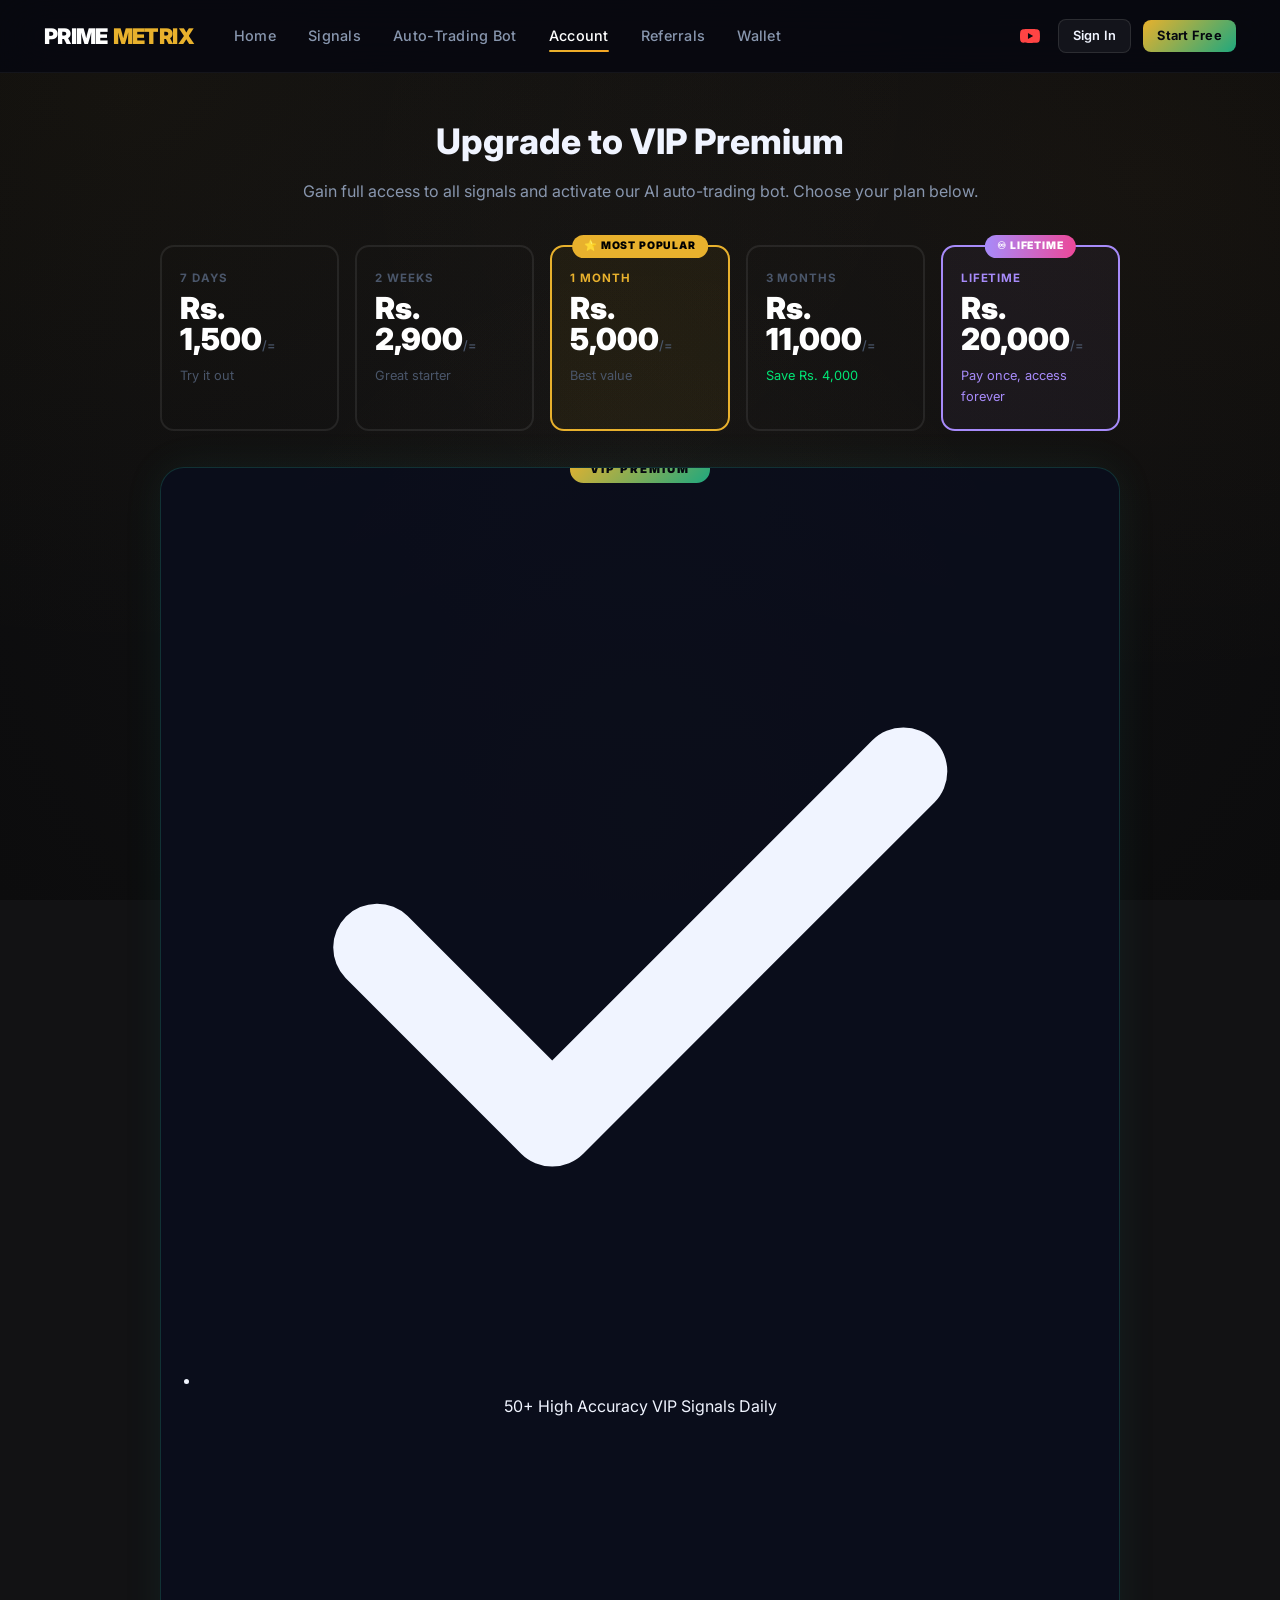
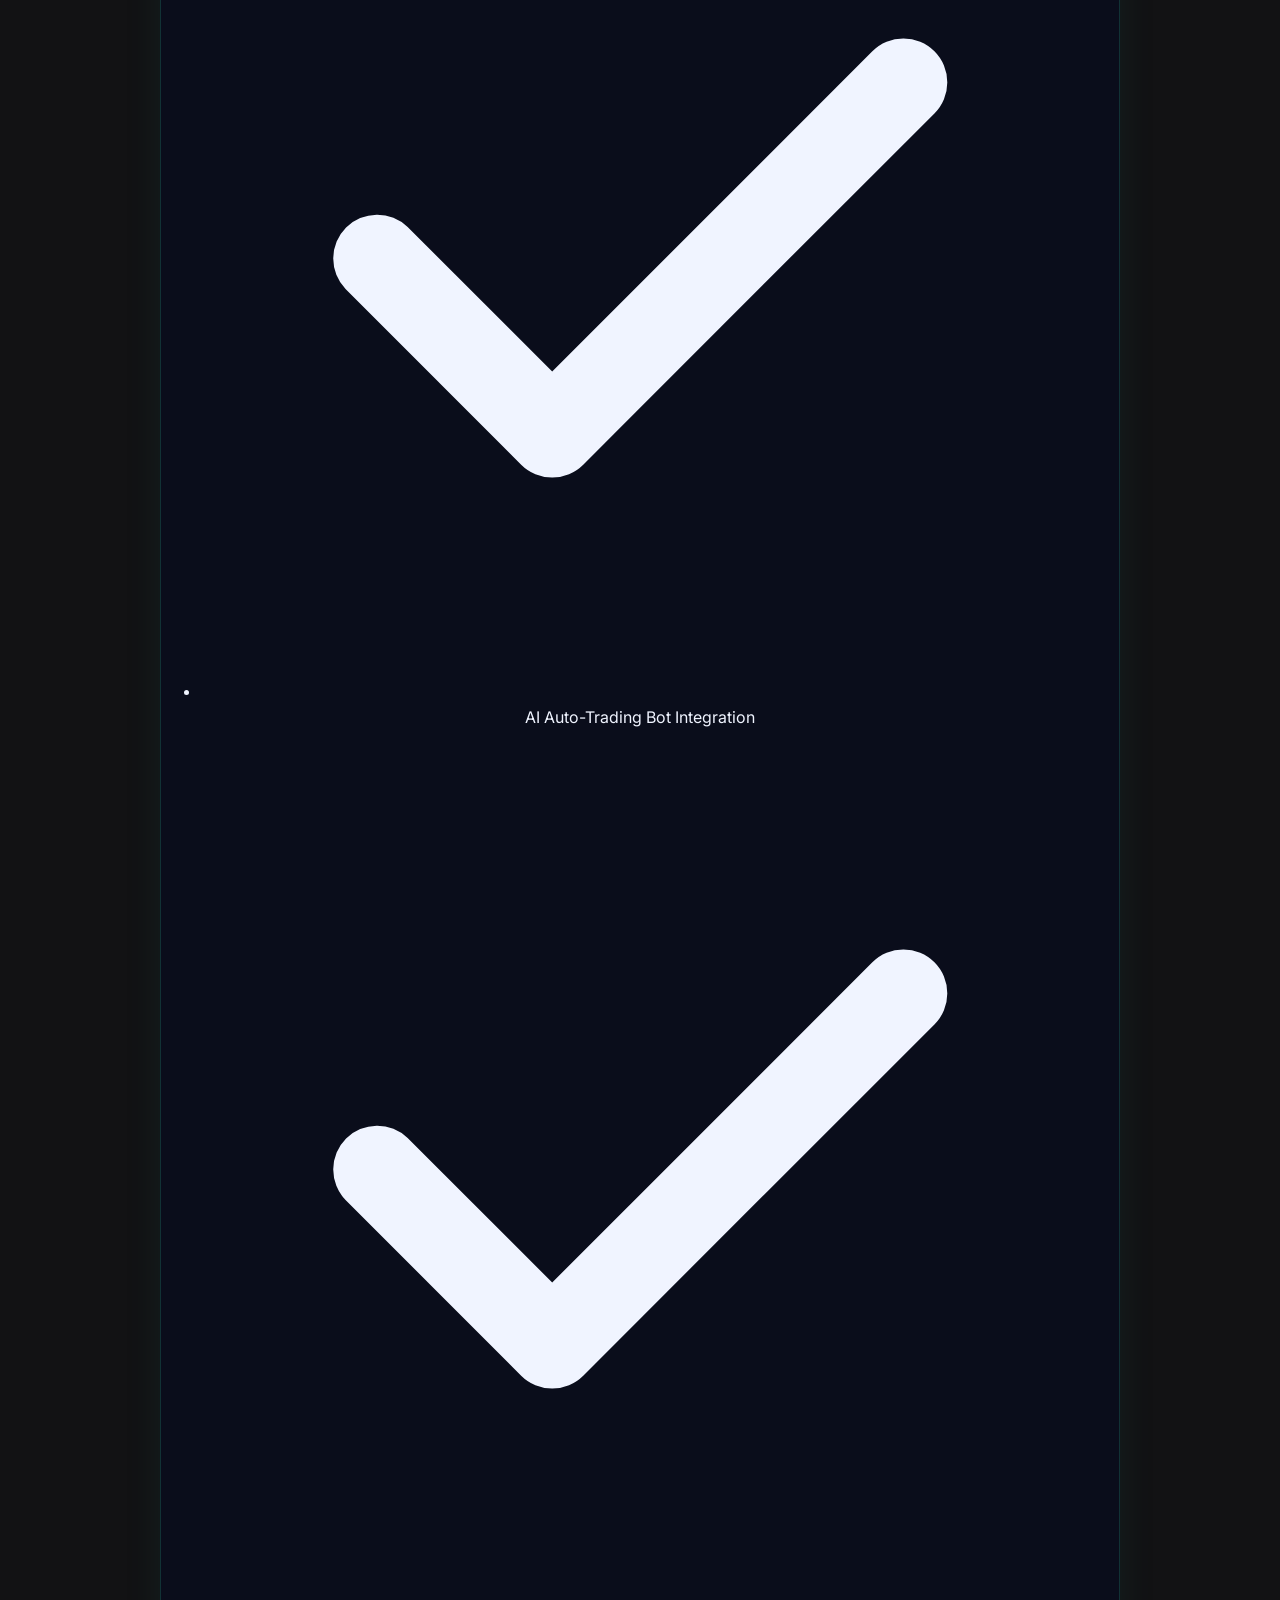
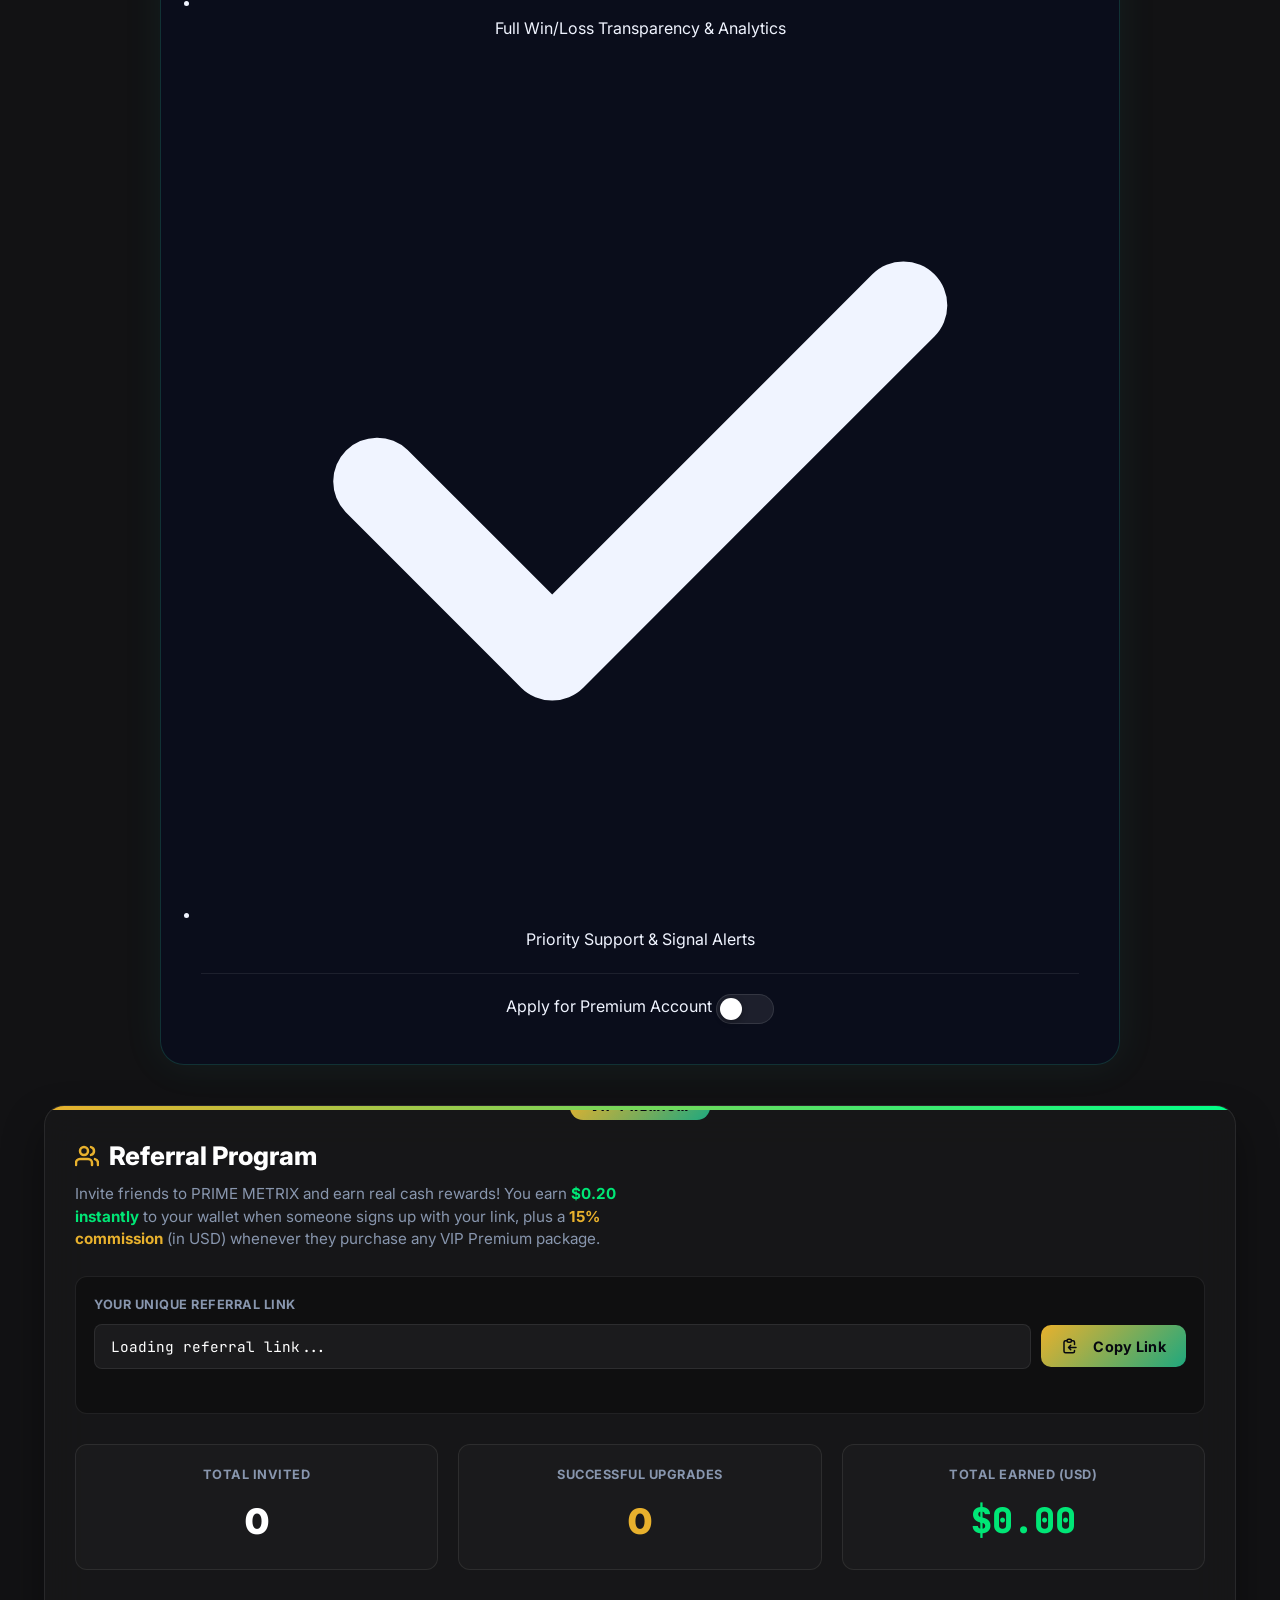
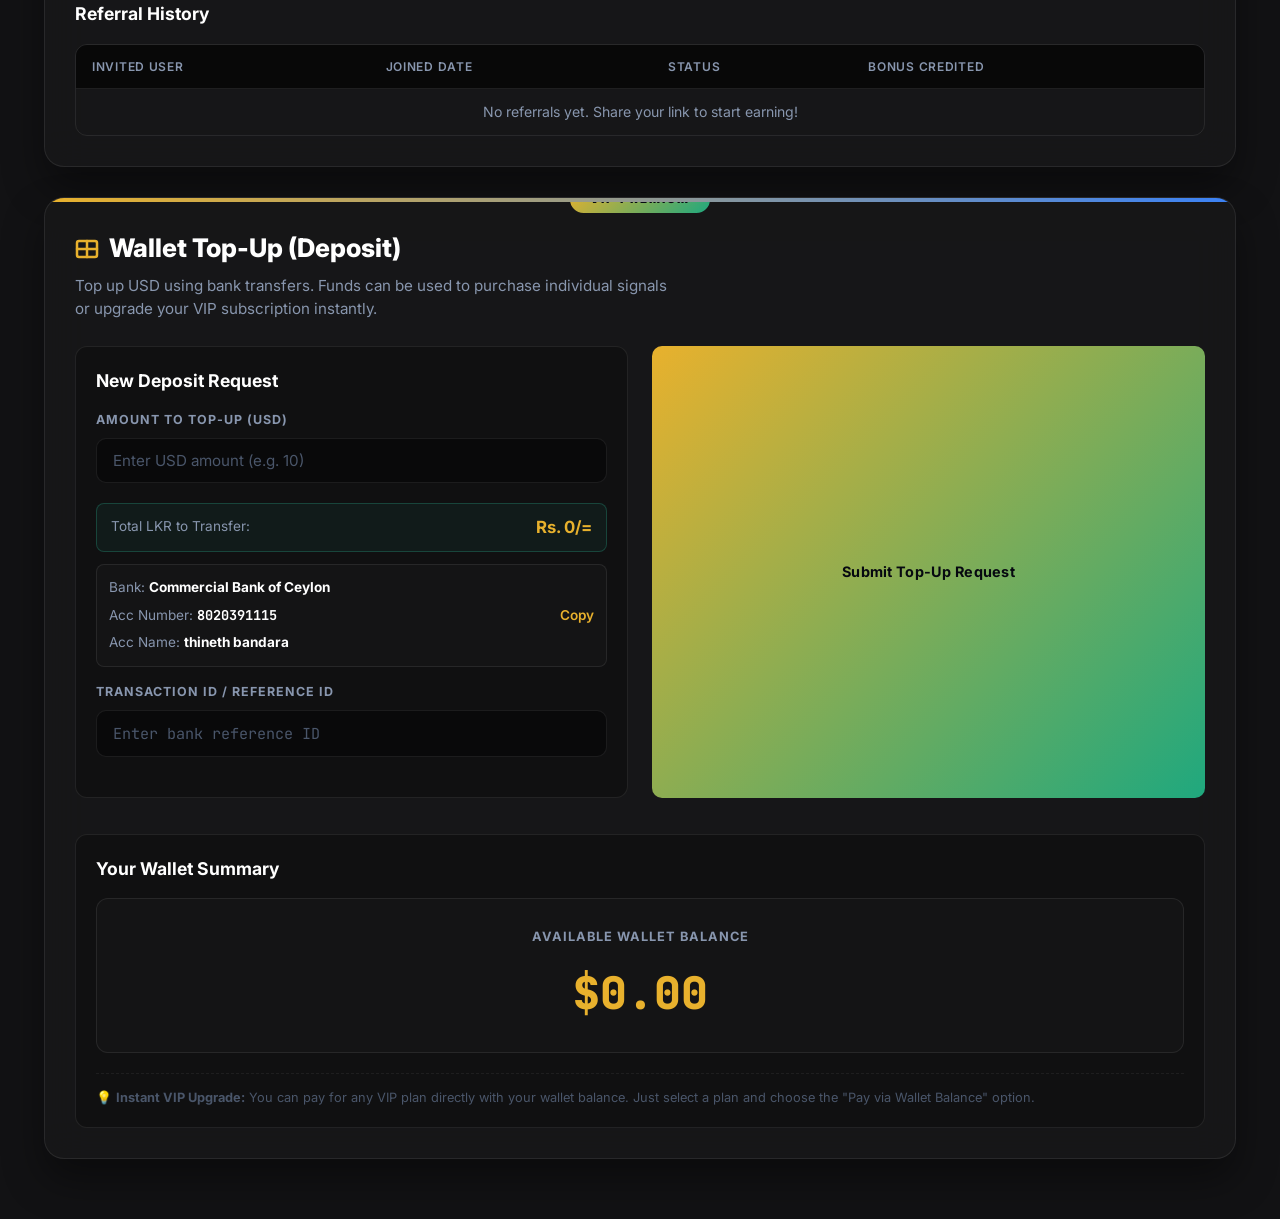
==== account.html @ 5677b953 "Rebrand to PRIME METRIX Trading, remove slip upload UI/logic, create missing script entrypoints, and" ====
<!DOCTYPE html>
<html lang="en">
<head>
  <meta charset="UTF-8" />
  <meta name="viewport" content="width=device-width, initial-scale=1.0" />
  <title>PRIME METRIX Trading | Account &amp; VIP Upgrade</title>
  <meta name="description" content="Upgrade to VIP Premium, manage your wallet, referrals, and subscription plan on PRIME METRIX Trading.">
  <link rel="icon" type="image/x-icon" href="favicon.ico">
  <link rel="stylesheet" href="css/style.css?v=5" />
  <script>
    document.addEventListener("contextmenu", (e) => e.preventDefault());
    document.addEventListener("keydown", (e) => {
      if (
        e.key === "F12" ||
        (e.ctrlKey && e.key.toLowerCase() === "u") ||
        (e.ctrlKey && e.shiftKey && ["i","c","j"].includes(e.key.toLowerCase())) ||
        (e.ctrlKey && e.key.toLowerCase() === "s")
      ) { e.preventDefault(); return false; }
    });
  </script>
</head>
<body>

  <!-- Global Loader -->
  <div id="global-loader" class="loader-overlay hidden">
    <div class="spinner"></div>
    <p>Loading...</p>
  </div>

  <!-- Slip Image Modal -->
  <div id="slip-modal" class="loader-overlay hidden" onclick="closeSlipModal()" style="cursor: zoom-out;">
    <img id="slip-modal-img" src="" alt="Payment Slip"
      style="max-width: 90vw; max-height: 85vh; border-radius: 12px; box-shadow: 0 0 40px rgba(0,0,0,0.8); object-fit: contain;" />
  </div>

  <!-- Header -->
  <header class="header">
    <div class="container nav-wrapper">
      <a href="home.html" class="logo">
        <span class="logo-txt-white">PRIME</span>
        <span class="logo-txt-primary">METRIX</span>
      </a>

      <button class="menu-toggle" id="mobile-menu-toggle" aria-label="Toggle Menu">
        <span class="hamburger-bar"></span>
        <span class="hamburger-bar"></span>
        <span class="hamburger-bar"></span>
      </button>

      <div class="nav-menu-container" id="nav-menu-container">
        <nav>
          <ul class="nav-links">
            <li><a href="home.html">Home</a></li>
            <li class="auth-link"><a href="signals.html">Signals</a></li>
            <li class="auth-link"><a href="bot.html">Auto-Trading Bot</a></li>
            <li class="auth-link"><a href="account.html" class="active">Account</a></li>
            <li class="auth-link"><a href="referrals.html">Referrals</a></li>
            <li class="auth-link"><a href="topup.html">Wallet</a></li>
            <li class="auth-link hidden" id="nav-admin-link"><a href="admin.html" class="text-yellow">Admin Panel</a></li>
          </ul>
        </nav>
        <div class="nav-actions">
          <a href="https://www.youtube.com/@PrimeMetrixTrading" target="_blank" rel="noopener" class="nav-yt-link" title="Watch PRIME METRIX Trading on YouTube">
            <svg width="20" height="20" fill="currentColor" viewBox="0 0 24 24"><path d="M23.498 6.163a3.003 3.003 0 0 0-2.11-2.11C19.517 3.545 12 3.545 12 3.545s-7.516 0-9.387.507a3.003 3.003 0 0 0-2.11 2.11C0 8.033 0 12 0 12s0 3.967.502 5.837a3.003 3.003 0 0 0 2.11 2.11c1.871.507 9.388.507 9.388.507s7.518 0 9.388-.507a3.003 3.003 0 0 0 2.11-2.11C24 15.967 24 12 24 12s0-3.967-.502-5.837zM9.545 15.568V8.432L15.818 12l-6.273 3.568z"/></svg>
          </a>
          <a href="auth.html" class="btn btn-secondary btn-sm guest-link" id="nav-login-btn">Sign In</a>
          <a href="auth.html" class="btn btn-primary btn-sm guest-link" id="nav-signup-btn">Start Free</a>
          <div id="nav-profile" class="profile-nav-box hidden">
            <span id="nav-wallet-balance" class="plan-badge" style="background:rgba(46,196,160,0.15);color:var(--color-primary);border:1px solid rgba(46,196,160,0.25);font-family:'JetBrains Mono',monospace;font-weight:700;text-transform:none;">$0.00</span>
            <span id="nav-premium-badge" class="plan-badge badge-free">Free Tier</span>
            <!-- Inbox Bell -->
            <button id="nav-inbox-btn" class="inbox-bell-btn" title="Messages &amp; Inbox" onclick="window.__openInbox && window.__openInbox()" style="position:relative;background:rgba(255,255,255,0.05);border:1px solid rgba(255,255,255,0.08);border-radius:10px;padding:6px 8px;cursor:pointer;display:flex;align-items:center;transition:background 0.2s;">
              <svg width="18" height="18" viewBox="0 0 24 24" fill="none" stroke="currentColor" stroke-width="2"><path d="M18 8A6 6 0 0 0 6 8c0 7-3 9-3 9h18s-3-2-3-9"/><path d="M13.73 21a2 2 0 0 1-3.46 0"/></svg>
              <span id="inbox-unread-badge" class="inbox-unread-badge hidden">0</span>
            </button>
            <span id="nav-profile-name" class="text-white font-medium">Username</span>
            <a href="#" class="btn btn-secondary btn-xs text-red" id="btn-logout">Logout</a>
          </div>
        </div>
      </div>
    </div>
  </header>

  <!-- Auth guard notice (shown if not logged in) -->
  <div id="auth-guard-notice" class="hidden" style="text-align:center;padding:80px 24px;">
    <div style="max-width:440px;margin:0 auto;background:rgba(255,255,255,0.02);border:1px solid var(--border-color);border-radius:20px;padding:40px 32px;">
      <svg width="52" height="52" viewBox="0 0 24 24" fill="none" stroke="var(--color-primary)" stroke-width="2" style="margin-bottom:20px;"><path d="M17 21v-2a4 4 0 0 0-4-4H5a4 4 0 0 0-4 4v2"/><circle cx="9" cy="7" r="4"/><path d="M23 21v-2a4 4 0 0 0-3-3.87"/><path d="M16 3.13a4 4 0 0 1 0 7.75"/></svg>
      <h2 style="font-size:1.8rem;font-weight:800;margin-bottom:12px;">Sign In to Access Account</h2>
      <p class="text-gray" style="margin-bottom:28px;">Create an account or sign in to manage your subscription and wallet.</p>
      <div style="display:flex;gap:12px;justify-content:center;flex-wrap:wrap;">
        <a href="auth.html" class="btn btn-primary">Sign In / Sign Up</a>
        <a href="home.html" class="btn btn-secondary">Back to Home</a>
      </div>
    </div>
  </div>

  <!-- Account Content -->
  <section id="page-account" style="padding: 40px 0 60px;">
    <div class="container">
      <!-- 1. Normal Upgrade view -->
      <div id="account-normal-panel" class="pricing-wrapper text-center">

        <!-- Expired notice banner (hidden by default) -->
        <div id="expired-notice-banner" class="hidden"
          style="background: rgba(255,51,102,0.08); border: 1px solid rgba(255,51,102,0.35); border-radius: 12px; padding: 16px 22px; margin-bottom: 28px; text-align: center;">
          <div style="font-size:1.2rem; font-weight:800; color:#ff3366; margin-bottom:6px;">⚠️ Your VIP Membership Has Expired</div>
          <p style="color:var(--text-secondary); font-size:0.9rem; margin:0;">Your access has been downgraded. Renew your plan below to restore VIP Premium signals and Auto-Trading Bot access.</p>
        </div>

        <h2 style="font-size: 2.2rem; font-weight: 800; margin-bottom: 10px;">Upgrade to VIP Premium</h2>
        <p class="text-gray" style="margin-bottom: 40px;">Gain full access to all signals and activate our AI auto-trading bot. Choose your plan below.</p>

        <!-- 5 Pricing Plan Cards -->
        <div id="plan-grid"
          style="display: grid; grid-template-columns: repeat(auto-fit, minmax(170px, 1fr)); gap: 16px; margin-bottom: 36px; text-align: left;">

          <!-- 7 Days -->
          <div class="plan-card" data-plan="7 Days" data-price="1,500" onclick="selectPlan(this)"
            style="border:2px solid var(--border-color); border-radius:14px; padding:22px 18px; cursor:pointer; transition:all .25s; position:relative;">
            <div style="font-size:0.72rem; font-weight:700; color:var(--text-muted); text-transform:uppercase; letter-spacing:.08em; margin-bottom:6px;">7 Days</div>
            <div style="font-size:1.9rem; font-weight:900; color:#fff; line-height:1;">Rs. 1,500<span style="font-size:0.8rem; font-weight:500; color:var(--text-muted);">/=</span></div>
            <div style="margin-top:12px; font-size:0.8rem; color:var(--text-muted);">Try it out</div>
          </div>

          <!-- 2 Weeks -->
          <div class="plan-card" data-plan="2 Weeks" data-price="2,900" onclick="selectPlan(this)"
            style="border:2px solid var(--border-color); border-radius:14px; padding:22px 18px; cursor:pointer; transition:all .25s; position:relative;">
            <div style="font-size:0.72rem; font-weight:700; color:var(--text-muted); text-transform:uppercase; letter-spacing:.08em; margin-bottom:6px;">2 Weeks</div>
            <div style="font-size:1.9rem; font-weight:900; color:#fff; line-height:1;">Rs. 2,900<span style="font-size:0.8rem; font-weight:500; color:var(--text-muted);">/=</span></div>
            <div style="margin-top:12px; font-size:0.8rem; color:var(--text-muted);">Great starter</div>
          </div>

          <!-- 1 Month (Most Popular) -->
          <div class="plan-card plan-popular" data-plan="1 Month" data-price="5,000" onclick="selectPlan(this)"
            style="border:2px solid var(--color-primary); border-radius:14px; padding:22px 18px; cursor:pointer; transition:all .25s; position:relative; background: rgba(255,198,0,0.05);">
            <div style="position:absolute; top:-12px; left:50%; transform:translateX(-50%); background:var(--color-primary); color:#000; font-size:0.65rem; font-weight:900; padding:3px 12px; border-radius:20px; letter-spacing:.08em; white-space:nowrap;">⭐ MOST POPULAR</div>
            <div style="font-size:0.72rem; font-weight:700; color:var(--color-primary); text-transform:uppercase; letter-spacing:.08em; margin-bottom:6px;">1 Month</div>
            <div style="font-size:1.9rem; font-weight:900; color:#fff; line-height:1;">Rs. 5,000<span style="font-size:0.8rem; font-weight:500; color:var(--text-muted);">/=</span></div>
            <div style="margin-top:12px; font-size:0.8rem; color:var(--text-muted);">Best value</div>
          </div>

          <!-- 3 Months -->
          <div class="plan-card" data-plan="3 Months" data-price="11,000" onclick="selectPlan(this)"
            style="border:2px solid var(--border-color); border-radius:14px; padding:22px 18px; cursor:pointer; transition:all .25s; position:relative;">
            <div style="font-size:0.72rem; font-weight:700; color:var(--text-muted); text-transform:uppercase; letter-spacing:.08em; margin-bottom:6px;">3 Months</div>
            <div style="font-size:1.9rem; font-weight:900; color:#fff; line-height:1;">Rs. 11,000<span style="font-size:0.8rem; font-weight:500; color:var(--text-muted);">/=</span></div>
            <div style="margin-top:12px; font-size:0.8rem; color:var(--color-buy);">Save Rs. 4,000</div>
          </div>

          <!-- Lifetime -->
          <div class="plan-card plan-lifetime" data-plan="Lifetime" data-price="20,000" onclick="selectPlan(this)"
            style="border:2px solid #a78bfa; border-radius:14px; padding:22px 18px; cursor:pointer; transition:all .25s; position:relative; background: rgba(167,139,250,0.05);">
            <div style="position:absolute; top:-12px; left:50%; transform:translateX(-50%); background:linear-gradient(90deg,#a78bfa,#ec4899); color:#fff; font-size:0.65rem; font-weight:900; padding:3px 12px; border-radius:20px; letter-spacing:.08em; white-space:nowrap;">♾ LIFETIME</div>
            <div style="font-size:0.72rem; font-weight:700; color:#a78bfa; text-transform:uppercase; letter-spacing:.08em; margin-bottom:6px;">Lifetime</div>
            <div style="font-size:1.9rem; font-weight:900; color:#fff; line-height:1;">Rs. 20,000<span style="font-size:0.8rem; font-weight:500; color:var(--text-muted);">/=</span></div>
            <div style="margin-top:12px; font-size:0.8rem; color:#a78bfa;">Pay once, access forever</div>
          </div>
        </div>

        <!-- Feature list -->
        <div class="pricing-card" style="margin-bottom:0;">
          <ul class="pricing-features" style="margin-bottom:20px;">
            <li>
              <svg fill="currentColor" viewBox="0 0 20 20"><path fill-rule="evenodd" d="M16.707 5.293a1 1 0 010 1.414l-8 8a1 1 0 01-1.414 0l-4-4a1 1 0 011.414-1.414L8 12.586l7.293-7.293a1 1 0 011.414 0z" clip-rule="evenodd"></path></svg>
              <span>50+ High Accuracy VIP Signals Daily</span>
            </li>
            <li>
              <svg fill="currentColor" viewBox="0 0 20 20"><path fill-rule="evenodd" d="M16.707 5.293a1 1 0 010 1.414l-8 8a1 1 0 01-1.414 0l-4-4a1 1 0 011.414-1.414L8 12.586l7.293-7.293a1 1 0 011.414 0z" clip-rule="evenodd"></path></svg>
              <span>AI Auto-Trading Bot Integration</span>
            </li>
            <li>
              <svg fill="currentColor" viewBox="0 0 20 20"><path fill-rule="evenodd" d="M16.707 5.293a1 1 0 010 1.414l-8 8a1 1 0 01-1.414 0l-4-4a1 1 0 011.414-1.414L8 12.586l7.293-7.293a1 1 0 011.414 0z" clip-rule="evenodd"></path></svg>
              <span>Full Win/Loss Transparency &amp; Analytics</span>
            </li>
            <li>
              <svg fill="currentColor" viewBox="0 0 20 20"><path fill-rule="evenodd" d="M16.707 5.293a1 1 0 010 1.414l-8 8a1 1 0 01-1.414 0l-4-4a1 1 0 011.414-1.414L8 12.586l7.293-7.293a1 1 0 011.414 0z" clip-rule="evenodd"></path></svg>
              <span>Priority Support &amp; Signal Alerts</span>
            </li>
          </ul>

          <div class="switch-group" style="border-top: 1px solid var(--border-color); padding-top: 20px;">
            <label for="premium-opt-in">Apply for Premium Account</label>
            <label class="switch">
              <input type="checkbox" id="premium-opt-in">
              <span class="slider"></span>
            </label>
          </div>

          <!-- Payment Instructions -->
          <div id="payment-instructions-panel" class="payment-box hidden">
            <!-- Selected plan amount display -->
            <div id="selected-plan-display"
              style="background: rgba(255,198,0,0.08); border: 1px solid rgba(255,198,0,0.3); border-radius: 10px; padding: 12px 16px; margin: 14px 0; display: flex; justify-content: space-between; align-items: center;">
              <span class="text-gray" style="font-size:0.85rem;">Selected Plan</span>
              <span id="selected-plan-label" style="color: var(--color-primary); font-weight: 800; font-size: 1.05rem;">— Select a plan above —</span>
            </div>

            <!-- Payment Method Toggle -->
            <div class="form-group" style="margin-bottom: 20px;">
              <label style="font-size: 0.75rem; color: var(--text-secondary); font-weight: 700; text-transform: uppercase;">Payment Method</label>
              <div style="display: flex; gap: 10px; margin-top: 6px;">
                <button type="button" id="pay-method-bank" class="btn btn-secondary btn-sm" style="flex: 1; border-color: var(--color-primary); background: rgba(46, 196, 160, 0.08);" onclick="window.setPayMethod('bank')">Bank Transfer</button>
                <button type="button" id="pay-method-wallet" class="btn btn-secondary btn-sm" style="flex: 1;" onclick="window.setPayMethod('wallet')">Pay with Wallet Balance</button>
              </div>
            </div>

            <!-- Bank Transfer View -->
            <div id="checkout-bank-view">
              <h4 class="text-white">Commercial Bank Payment Details</h4>
              <p class="text-gray" style="font-size: 0.85rem; margin-top: 5px; line-height: 1.4; margin-bottom: 12px;">
                Transfer the exact amount for your selected plan to the account below, then upload your receipt slip.
              </p>
              <div style="background: rgba(255,255,255,0.02); border: 1px solid var(--border-color); border-radius: 8px; padding: 15px; margin: 15px 0; text-align: left; font-size: 0.9rem;">
                <div style="margin-bottom: 8px;"><span class="text-gray">Bank Name:</span> <strong class="text-white">Commercial Bank of Ceylon</strong></div>
                <div style="margin-bottom: 8px; display: flex; justify-content: space-between; align-items: center;">
                  <div><span class="text-gray">Account Number:</span> <strong class="text-white font-mono">8020391115</strong></div>
                  <svg width="14" height="14" fill="none" stroke="currentColor" stroke-width="2" viewBox="0 0 24 24"
                    onclick="navigator.clipboard.writeText('8020391115'); this.style.color='#00ff88'; setTimeout(()=>this.style.color='',1500);"
                    style="cursor:pointer; color:var(--color-primary); transition:color .3s;" title="Copy account number">
                    <path stroke-linecap="round" stroke-linejoin="round" d="M8 5H6a2 2 0 00-2 2v12a2 2 0 002 2h10a2 2 0 002-2v-1M8 5a2 2 0 002 2h2a2 2 0 002-2M8 5a2 2 0 012-2h2a2 2 0 012 2m0 0h2a2 2 0 012 2v3m2 4H10m0 0l3-3m-3 3l3 3"></path>
                  </svg>
                </div>
                <div><span class="text-gray">Account Name:</span> <strong class="text-white">thineth bandara</strong></div>
              </div>
            </div>

            <!-- Wallet checkout view -->
            <div id="checkout-wallet-view" class="hidden" style="background: rgba(255,255,255,0.02); border: 1px solid var(--border-color); border-radius: 8px; padding: 18px; margin: 15px 0; font-size: 0.95rem;">
              <div style="display: flex; justify-content: space-between; margin-bottom: 10px;">
                <span class="text-gray">Plan Price (USD):</span>
                <strong id="wallet-plan-price-usd" class="text-white font-mono">$0.00</strong>
              </div>
              <div style="display: flex; justify-content: space-between; padding-top: 10px; border-top: 1px dashed rgba(255,255,255,0.06);">
                <span class="text-gray">Your Wallet Balance:</span>
                <strong id="wallet-user-balance-usd" class="text-white font-mono">$0.00</strong>
              </div>
            </div>

            <form id="premium-payment-form" style="margin-top: 15px;">
              <input type="hidden" id="payment-plan" value="">
              <input type="hidden" id="payment-method-field" value="bank">

              <div id="checkout-bank-form-fields">
                <div class="form-group">
                  <label for="payment-txid">Reference ID / TxID</label>
                  <input type="text" id="payment-txid" class="form-control font-mono" placeholder="Enter transfer reference ID">
                </div>
              </div>

              <button type="submit" id="btn-submit-upgrade" class="btn btn-primary" style="width: 100%;">Submit Verification Request</button>

              <div id="payment-msg" class="status-message text-center mt-4"></div>
            </form>
          </div>
        </div>
      </div>

      <!-- 2. Pending Activation screen -->
      <div id="account-pending-panel" class="text-center hidden" style="max-width: 500px; margin: 50px auto;">
        <svg fill="currentColor" width="60" height="60" viewBox="0 0 20 20" class="text-yellow" style="margin-bottom: 20px;">
          <path fill-rule="evenodd" d="M18 10a8 8 0 11-16 0 8 8 0 0116 0zm-7 4a1 1 0 11-2 0 1 1 0 012 0zm-1-9a1 1 0 00-1 1v4a1 1 0 102 0V6a1 1 0 00-1-1z" clip-rule="evenodd"></path>
        </svg>
        <h2 style="font-size: 2.2rem; font-weight: 800; margin-bottom: 10px;">Request Under Review</h2>
        <p class="text-gray" style="line-height: 1.6;">Our administrators are currently verifying your payment details. Once verified, your status will update automatically and you will unlock VIP Premium signals.</p>
        <div style="margin-top: 30px; display: inline-block; padding: 10px 20px; background: rgba(255,255,255,0.02); border-radius: 8px; border: 1px solid var(--border-color);">
          <span class="text-yellow font-bold">Verification Status: PENDING APPROVAL</span>
        </div>
      </div>

      <!-- 3. VIP Premium Activated screen -->
      <div id="account-vip-panel" class="text-center hidden" style="max-width: 520px; margin: 50px auto;">
        <div style="width: 70px; height: 70px; border-radius: 50%; background: rgba(0, 255, 136, 0.1); border: 2px solid var(--color-buy); display: flex; justify-content: center; align-items: center; margin: 0 auto 20px auto; box-shadow: var(--glow-green);">
          <svg fill="currentColor" width="40" height="40" viewBox="0 0 20 20" class="text-green">
            <path fill-rule="evenodd" d="M6.267 3.455a.75.75 0 00-.708.523L4.547 7H1.75a.75.75 0 00-.75.75v.068c0 .244.11.474.305.629l2.25 1.8a.75.75 0 00.266.839l-.825 3.3a.75.75 0 001.19.865L7 12.872l2.814 2.391a.75.75 0 001.19-.865l-.825-3.3a.75.75 0 00.266-.839l2.25-1.8a.75.75 0 00.305-.629V7.75a.75.75 0 00-.75-.75h-2.797l-1.012-3.022a.75.75 0 00-.708-.523z" clip-rule="evenodd"></path>
          </svg>
        </div>
        <h2 style="font-size: 2.2rem; font-weight: 800; margin-bottom: 10px;">VIP Premium Active</h2>
        <p class="text-gray" style="line-height: 1.6; margin-bottom: 20px;">You have full VIP Premium access! Explore detailed daily signals and set up your automated execution bot.</p>
        <div id="vip-expiry-info" style="margin-bottom: 24px;"></div>
        <div style="display: flex; gap: 15px; justify-content: center;">
          <a href="signals.html" class="btn btn-primary">View VIP Signals</a>
          <a href="bot.html" class="btn btn-secondary">Open Trading Bot</a>
        </div>
      </div>

      <!-- Referral System Panel -->
      <div id="referral-system-panel" class="pricing-card" style="margin-top: 40px; text-align: left; background: var(--bg-card); border: 1px solid var(--border-color); border-radius: 20px; padding: 30px; backdrop-filter: blur(20px); position: relative; overflow: hidden; box-shadow: 0 20px 40px rgba(0,0,0,0.4);">
        <div style="position: absolute; top: 0; left: 0; width: 100%; height: 4px; background: linear-gradient(90deg, var(--color-primary), #00ff88);"></div>
        <div style="display: flex; justify-content: space-between; align-items: flex-start; flex-wrap: wrap; gap: 20px; margin-bottom: 25px;">
          <div>
            <h3 style="font-size: 1.6rem; font-weight: 800; color: #fff; margin-bottom: 6px; display: flex; align-items: center; gap: 10px;">
              <svg width="24" height="24" viewBox="0 0 24 24" fill="none" stroke="currentColor" stroke-width="2.5" stroke-linecap="round" stroke-linejoin="round" style="color: var(--color-primary);">
                <path d="M17 21v-2a4 4 0 0 0-4-4H5a4 4 0 0 0-4 4v2"></path>
                <circle cx="9" cy="7" r="4"></circle>
                <path d="M23 21v-2a4 4 0 0 0-3-3.87"></path>
                <path d="M16 3.13a4 4 0 0 1 0 7.75"></path>
              </svg>
              Referral Program
            </h3>
            <p class="text-gray" style="font-size: 0.95rem; line-height: 1.5; max-width: 600px;">
              Invite friends to PRIME METRIX and earn real cash rewards! You earn <span style="color: var(--color-buy); font-weight: 700;">$0.20 instantly</span> to your wallet when someone signs up with your link, plus a <span style="color: var(--color-primary); font-weight: 700;">15% commission</span> (in USD) whenever they purchase any VIP Premium package.
            </p>
          </div>
        </div>

        <!-- Referral Link Area -->
        <div style="background: rgba(0,0,0,0.3); border: 1px solid var(--border-color); border-radius: 12px; padding: 18px; margin-bottom: 30px;">
          <label style="display: block; font-size: 0.8rem; font-weight: 700; text-transform: uppercase; color: var(--text-secondary); margin-bottom: 8px; letter-spacing: 0.5px;">Your Unique Referral Link</label>
          <div style="display: flex; gap: 10px; align-items: center;">
            <input type="text" id="referral-link-input" readonly value="Loading referral link..."
              style="flex: 1; background: var(--bg-input); border: 1px solid var(--border-color); padding: 12px 16px; border-radius: 8px; color: #fff; font-family: 'JetBrains Mono', monospace; font-size: 0.9rem;" onclick="this.select()">
            <button id="btn-copy-ref" class="btn btn-primary" style="padding: 12px 20px; font-weight: 700; white-space: nowrap;">
              <svg width="18" height="18" fill="none" stroke="currentColor" stroke-width="2" viewBox="0 0 24 24" style="margin-right: 6px;">
                <path stroke-linecap="round" stroke-linejoin="round" d="M8 5H6a2 2 0 00-2 2v12a2 2 0 002 2h10a2 2 0 002-2v-1M8 5a2 2 0 002 2h2a2 2 0 002-2M8 5a2 2 0 012-2h2a2 2 0 012 2m0 0h2a2 2 0 012 2v3m2 4H10m0 0l3-3m-3 3l3 3"></path>
              </svg>
              Copy Link
            </button>
          </div>
          <div id="copy-ref-msg" class="text-green" style="font-size: 0.85rem; margin-top: 8px; font-weight: 600; min-height: 18px;"></div>
        </div>

        <!-- Referral Stats Grid -->
        <div style="display: grid; grid-template-columns: repeat(auto-fit, minmax(180px, 1fr)); gap: 20px; margin-bottom: 30px;">
          <div style="background: rgba(255,255,255,0.02); border: 1px solid var(--border-color); border-radius: 12px; padding: 20px; text-align: center;">
            <div style="font-size: 0.8rem; color: var(--text-secondary); text-transform: uppercase; letter-spacing: 0.5px; font-weight: 700;">Total Invited</div>
            <div id="ref-count-total" style="font-size: 2.2rem; font-weight: 900; color: #fff; margin-top: 8px;">0</div>
          </div>
          <div style="background: rgba(255,255,255,0.02); border: 1px solid var(--border-color); border-radius: 12px; padding: 20px; text-align: center;">
            <div style="font-size: 0.8rem; color: var(--text-secondary); text-transform: uppercase; letter-spacing: 0.5px; font-weight: 700;">Successful Upgrades</div>
            <div id="ref-count-successful" style="font-size: 2.2rem; font-weight: 900; color: var(--color-primary); margin-top: 8px;">0</div>
          </div>
          <div style="background: rgba(255,255,255,0.02); border: 1px solid var(--border-color); border-radius: 12px; padding: 20px; text-align: center;">
            <div style="font-size: 0.8rem; color: var(--text-secondary); text-transform: uppercase; letter-spacing: 0.5px; font-weight: 700;">Total Earned (USD)</div>
            <div id="ref-total-earned" style="font-size: 2.2rem; font-weight: 900; color: var(--color-buy); margin-top: 8px; font-family: 'JetBrains Mono', monospace;">$0.00</div>
          </div>
        </div>

        <!-- Referral History Table -->
        <div>
          <h4 style="font-size: 1.1rem; font-weight: 700; color: #fff; margin-bottom: 15px;">Referral History</h4>
          <div class="table-wrapper" style="border-radius: 12px; border: 1px solid var(--border-color); max-height: 250px; overflow-y: auto;">
            <table class="trade-table" style="width: 100%; border-collapse: collapse; text-align: left;">
              <thead style="background: rgba(0,0,0,0.4); font-size: 0.8rem; text-transform: uppercase; letter-spacing: 0.5px;">
                <tr>
                  <th class="py-3 px-4 text-gray" style="font-weight: 600;">Invited User</th>
                  <th class="py-3 px-4 text-gray" style="font-weight: 600;">Joined Date</th>
                  <th class="py-3 px-4 text-gray" style="font-weight: 600;">Status</th>
                  <th class="py-3 px-4 text-gray" style="font-weight: 600;">Bonus Credited</th>
                </tr>
              </thead>
              <tbody id="referral-history-list" style="font-size: 0.9rem;">
                <tr>
                  <td colspan="4" class="text-center py-4 text-gray">No referrals yet. Share your link to start earning!</td>
                </tr>
              </tbody>
            </table>
          </div>
        </div>
      </div>

      <!-- Wallet Top-Up Panel -->
      <div id="wallet-topup-panel" class="pricing-card" style="margin-top: 30px; text-align: left; background: var(--bg-card); border: 1px solid var(--border-color); border-radius: 20px; padding: 30px; backdrop-filter: blur(20px); position: relative; overflow: hidden; box-shadow: 0 20px 40px rgba(0,0,0,0.4);">
        <div style="position: absolute; top: 0; left: 0; width: 100%; height: 4px; background: linear-gradient(90deg, var(--color-primary), var(--color-blue));"></div>
        <div style="display: flex; justify-content: space-between; align-items: flex-start; flex-wrap: wrap; gap: 20px; margin-bottom: 25px;">
          <div>
            <h3 style="font-size: 1.6rem; font-weight: 800; color: #fff; margin-bottom: 6px; display: flex; align-items: center; gap: 10px;">
              <svg width="24" height="24" viewBox="0 0 24 24" fill="none" stroke="currentColor" stroke-width="2.5" stroke-linecap="round" stroke-linejoin="round" style="color: var(--color-primary);">
                <rect x="2" y="4" width="20" height="16" rx="2" ry="2"></rect>
                <line x1="12" y1="4" x2="12" y2="20"></line>
                <line x1="2" y1="12" x2="22" y2="12"></line>
              </svg>
              Wallet Top-Up (Deposit)
            </h3>
            <p class="text-gray" style="font-size: 0.95rem; line-height: 1.5; max-width: 600px;">Top up USD using bank transfers. Funds can be used to purchase individual signals or upgrade your VIP subscription instantly.</p>
          </div>
        </div>

        <div style="display: grid; grid-template-columns: 1fr 1fr; gap: 24px;">
          <!-- Top-Up Request Form -->
          <div style="background: rgba(0,0,0,0.25); border: 1px solid var(--border-color); border-radius: 12px; padding: 20px;">
            <h4 style="font-size: 1.1rem; font-weight: 700; color: #fff; margin-bottom: 15px;">New Deposit Request</h4>
            <form id="wallet-deposit-form">
              <div class="form-group">
                <label for="deposit-amount-usd">Amount to Top-Up (USD)</label>
                <input type="number" id="deposit-amount-usd" class="form-control" placeholder="Enter USD amount (e.g. 10)" min="1" step="0.5" required>
              </div>
              <div id="deposit-conversion-display" style="background: rgba(46,196,160,0.06); border: 1px solid rgba(46,196,160,0.25); border-radius: 8px; padding: 10px 14px; margin: 12px 0; font-size: 0.85rem; display: flex; justify-content: space-between; align-items: center;">
                <span class="text-gray">Total LKR to Transfer:</span>
                <strong id="deposit-amount-lkr" style="color: var(--color-primary); font-size: 1.05rem;">Rs. 0/=</strong>
              </div>
              <div style="background: rgba(255,255,255,0.02); border: 1px solid var(--border-color); border-radius: 8px; padding: 12px; font-size: 0.85rem; margin-bottom: 15px;">
                <div style="margin-bottom: 6px;"><span class="text-gray">Bank:</span> <strong class="text-white">Commercial Bank of Ceylon</strong></div>
                <div style="margin-bottom: 6px; display: flex; justify-content: space-between; align-items: center;">
                  <div><span class="text-gray">Acc Number:</span> <strong class="text-white font-mono">8020391115</strong></div>
                  <span style="color:var(--color-primary); cursor:pointer; font-weight:600;" onclick="navigator.clipboard.writeText('8020391115'); alert('Copied Acc Number!');">Copy</span>
                </div>
                <div><span class="text-gray">Acc Name:</span> <strong class="text-white">thineth bandara</strong></div>
              </div>
              <div class="form-group">
                <label for="deposit-txid">Transaction ID / Reference ID</label>
                <input type="text" id="deposit-txid" class="form-control font-mono" placeholder="Enter bank reference ID" required>
              </div>
              </div>
              <button type="submit" id="btn-submit-deposit" class="btn btn-primary" style="width: 100%;">Submit Top-Up Request</button>
              <div id="deposit-msg" class="status-message text-center mt-3"></div>
            </form>
          </div>

          <!-- Wallet Balance & Status -->
          <div style="background: rgba(0,0,0,0.25); border: 1px solid var(--border-color); border-radius: 12px; padding: 20px; display: flex; flex-direction: column; justify-content: space-between;">
            <div>
              <h4 style="font-size: 1.1rem; font-weight: 700; color: #fff; margin-bottom: 15px;">Your Wallet Summary</h4>
              <div style="background: rgba(255,255,255,0.02); border: 1px solid var(--border-color); border-radius: 12px; padding: 24px; text-align: center; margin-bottom: 20px;">
                <span style="font-size: 0.8rem; color: var(--text-secondary); text-transform: uppercase; letter-spacing: 1px; font-weight: 700;">Available Wallet Balance</span>
                <div id="wallet-balance-display" style="font-size: 2.8rem; font-weight: 900; color: var(--color-primary); margin-top: 8px; font-family: 'JetBrains Mono', monospace;">$0.00</div>
              </div>
              <div id="active-topup-notice" class="hidden" style="background: rgba(245,166,35,0.08); border: 1px solid rgba(245,166,35,0.3); border-radius: 10px; padding: 14px; font-size: 0.85rem;">
                <div style="font-weight:700; color: var(--color-gold); margin-bottom:4px;">⏳ Top-up Request Under Review</div>
                <p class="text-gray" style="margin: 0; line-height: 1.4;">You have a pending top-up request for <strong id="pending-topup-amount-text" class="text-white">$0.00</strong>. Our admin is verifying the details.</p>
              </div>
            </div>
            <div style="font-size: 0.8rem; color: var(--text-muted); line-height: 1.4; border-top: 1px dashed rgba(255,255,255,0.06); padding-top: 15px;">
              💡 <strong>Instant VIP Upgrade:</strong> You can pay for any VIP plan directly with your wallet balance. Just select a plan and choose the "Pay via Wallet Balance" option.
            </div>
          </div>
        </div>
      </div>
    </div>

    <!-- USER INBOX PANEL -->
    <div id="user-inbox-panel" class="hidden" style="margin-top:40px;">
      <div class="container">
        <div style="position:relative;background:rgba(255,255,255,0.02);border:1px solid rgba(255,255,255,0.06);border-radius:20px;padding:28px;overflow:hidden;">
          <div style="position:absolute;top:0;left:0;right:0;height:3px;background:linear-gradient(90deg,var(--color-primary),#3b82f6);border-radius:20px 20px 0 0;"></div>
          <div style="display:flex;justify-content:space-between;align-items:center;flex-wrap:wrap;gap:12px;margin-bottom:22px;">
            <h3 style="font-size:1.1rem;font-weight:800;color:#fff;margin:0;display:flex;align-items:center;gap:8px;">
              <svg width="20" height="20" viewBox="0 0 24 24" fill="none" stroke="currentColor" stroke-width="2"><path d="M18 8A6 6 0 0 0 6 8c0 7-3 9-3 9h18s-3-2-3-9"/><path d="M13.73 21a2 2 0 0 1-3.46 0"/></svg>
              Messages &amp; Gifts Inbox
              <span id="inbox-unread-count-label" class="inbox-unread-badge" style="position:static;transform:none;">0</span>
            </h3>
            <button onclick="document.getElementById('user-inbox-panel').classList.add('hidden')" class="btn btn-secondary btn-xs">Close ✕</button>
          </div>
          <div id="inbox-messages-list" style="display:flex;flex-direction:column;gap:14px;max-height:500px;overflow-y:auto;padding-right:4px;">
            <div class="text-center text-gray py-4">Loading messages...</div>
          </div>
        </div>
      </div>
    </div>
  </section>

  <script type="module" src="js/account-page.js"></script>
</body>
</html>
---- css/style.css ----
/* ═══════════════════════════════════════════════════════════
   PREMIUM THINZ BANDA DESIGN SYSTEM v5.0
   Import Modern Google Fonts
═══════════════════════════════════════════════════════════ */
@import url('https://fonts.googleapis.com/css2?family=Inter:wght@300;400;500;600;700;800;900&family=JetBrains+Mono:wght@400;600;700&family=Outfit:wght@300;400;500;600;700;800;900&display=swap');

/* Design Tokens & CSS Variables */
:root {
  --bg-main: #121214;
  --bg-card: rgba(24, 24, 26, 0.75);
  --bg-card-hover: rgba(30, 30, 33, 0.88);
  --bg-input: #1b1b1d;
  --border-color: rgba(255, 255, 255, 0.08);
  --border-focus: rgba(232, 177, 45, 0.5);
  
  --color-primary: #e8b12d;
  --color-primary-hover: #d29e20;
  --color-primary-glow: rgba(232, 177, 45, 0.25);
  --color-gold: #f5a623;
  --color-gold-glow: rgba(245, 166, 35, 0.25);
  --color-buy: #00e676;
  --color-sell: #ff3366;
  --color-purple: #9b59f5;
  --color-blue: #3b82f6;
  
  --text-primary: #f0f4ff;
  --text-secondary: #8896ae;
  --text-muted: #4a566a;
  
  --glow-gold: 0 0 20px rgba(232, 177, 45, 0.35);
  --glow-teal: 0 0 20px rgba(232, 177, 45, 0.35);
  --glow-green: 0 0 20px rgba(0, 230, 118, 0.35);
  --glow-red: 0 0 20px rgba(255, 51, 102, 0.35);
  --glow-purple: 0 0 20px rgba(155, 89, 245, 0.3);
  
  --transition-fast: 0.2s ease;
  --transition-normal: 0.35s cubic-bezier(0.4, 0, 0.2, 1);
  --transition-bounce: 0.4s cubic-bezier(0.34, 1.56, 0.64, 1);

  --gradient-primary: linear-gradient(135deg, #e8b12d, #f5a623);
  --gradient-gold: linear-gradient(135deg, #f5a623, #f6d365);
  --gradient-hero: linear-gradient(135deg, #e8b12d 0%, #f5a623 50%, #ffc600 100%);
  --gradient-buy: linear-gradient(135deg, #00e676, #00c853);
  --gradient-sell: linear-gradient(135deg, #ff3366, #ff1744);
}

/* Global Reset */
*, *::before, *::after {
  margin: 0;
  padding: 0;
  box-sizing: border-box;
}

html {
  scroll-behavior: smooth;
}

body {
  background-color: var(--bg-main);
  color: var(--text-primary);
  font-family: 'Inter', 'Outfit', sans-serif;
  overflow-x: hidden;
  line-height: 1.6;
  background-image: 
    radial-gradient(ellipse at 10% 10%, rgba(232, 177, 45, 0.04) 0%, transparent 50%),
    radial-gradient(ellipse at 90% 20%, rgba(245, 166, 35, 0.04) 0%, transparent 50%),
    radial-gradient(ellipse at 50% 90%, rgba(232, 177, 45, 0.03) 0%, transparent 50%),
    radial-gradient(circle at 50% 50%, #121214 0%, #0c0c0d 100%);
  background-attachment: fixed;
}

a {
  color: inherit;
  text-decoration: none;
}

button, input, select, textarea {
  font-family: inherit;
}

/* Custom Scrollbar */
::-webkit-scrollbar { width: 6px; height: 6px; }
::-webkit-scrollbar-track { background: var(--bg-main); }
::-webkit-scrollbar-thumb { background: rgba(232, 177, 45, 0.3); border-radius: 3px; }
::-webkit-scrollbar-thumb:hover { background: var(--color-primary); }

/* ═══════════════════════════════════════════════════════════
   UTILITY CLASSES
═══════════════════════════════════════════════════════════ */
.container { max-width: 1240px; margin: 0 auto; padding: 0 24px; }
.hidden { display: none !important; }
.text-center { text-align: center; }
.text-left { text-align: left; }
.text-right { text-align: right; }
.text-white { color: #ffffff; }
.text-gray { color: var(--text-secondary); }
.text-yellow { color: var(--color-primary); }
.text-gold { color: var(--color-gold); }
.text-green { color: var(--color-buy); }
.text-red { color: var(--color-sell); }
.text-blue { color: var(--color-blue); }
.text-purple { color: var(--color-purple); }
.font-medium { font-weight: 500; }
.font-bold { font-weight: 700; }
.font-black { font-weight: 900; }
.font-mono { font-family: 'JetBrains Mono', monospace; }
.mt-1 { margin-top: 4px; }
.mt-3 { margin-top: 12px; }
.mt-4 { margin-top: 16px; }
.mb-4 { margin-bottom: 16px; }
.py-3 { padding-top: 12px; padding-bottom: 12px; }
.py-4 { padding-top: 16px; padding-bottom: 16px; }
.px-4 { padding-left: 16px; padding-right: 16px; }
.flex { display: flex; }
.gap-2 { gap: 8px; }
.gap-3 { gap: 12px; }
.gap-4 { gap: 16px; }
.ml-1 { margin-left: 4px; }
.items-center { align-items: center; }
.justify-between { justify-content: space-between; }
.tracking-wide { letter-spacing: 0.05em; }
.text-sm { font-size: 0.875rem; }

/* ═══════════════════════════════════════════════════════════
   GLASS MORPHISM UTILITY
═══════════════════════════════════════════════════════════ */
.glass {
  background: rgba(12, 16, 32, 0.6);
  backdrop-filter: blur(20px);
  -webkit-backdrop-filter: blur(20px);
  border: 1px solid rgba(255, 255, 255, 0.08);
}

.glass-light {
  background: rgba(255, 255, 255, 0.03);
  backdrop-filter: blur(12px);
  border: 1px solid rgba(255, 255, 255, 0.06);
}

/* ═══════════════════════════════════════════════════════════
   LOADER OVERLAY
═══════════════════════════════════════════════════════════ */
.loader-overlay {
  position: fixed;
  inset: 0;
  background: rgba(6, 8, 16, 0.9);
  backdrop-filter: blur(12px);
  z-index: 9999;
  display: flex;
  justify-content: center;
  align-items: center;
  flex-direction: column;
  gap: 20px;
}

.spinner {
  width: 52px;
  height: 52px;
  border: 3px solid rgba(46, 196, 160, 0.1);
  border-radius: 50%;
  border-top-color: var(--color-primary);
  animation: spin 0.8s linear infinite;
  box-shadow: var(--glow-teal);
}

@keyframes spin { to { transform: rotate(360deg); } }

.loader-overlay p {
  color: var(--color-primary);
  font-weight: 600;
  letter-spacing: 2px;
  font-size: 0.85rem;
  text-transform: uppercase;
  animation: blink 1.5s ease-in-out infinite;
}

@keyframes blink {
  0%, 100% { opacity: 1; }
  50% { opacity: 0.5; }
}

/* ═══════════════════════════════════════════════════════════
   LIVE TICKER BAR
═══════════════════════════════════════════════════════════ */
.ticker-bar {
  background: rgba(0, 0, 0, 0.7);
  border-bottom: 1px solid rgba(46, 196, 160, 0.12);
  overflow: hidden;
  height: 38px;
  display: flex;
  align-items: center;
  position: relative;
}

.ticker-bar::before, .ticker-bar::after {
  content: '';
  position: absolute;
  top: 0; bottom: 0;
  width: 100px;
  z-index: 2;
  pointer-events: none;
}

.ticker-bar::before { left: 0; background: linear-gradient(to right, #060810, transparent); }
.ticker-bar::after { right: 0; background: linear-gradient(to left, #060810, transparent); }

.ticker-track {
  display: flex;
  gap: 0;
  animation: ticker-scroll 60s linear infinite;
  white-space: nowrap;
}

.ticker-track:hover { animation-play-state: paused; }

@keyframes ticker-scroll {
  0% { transform: translateX(0); }
  100% { transform: translateX(-50%); }
}

.ticker-item {
  display: inline-flex;
  align-items: center;
  gap: 6px;
  padding: 0 22px;
  font-size: 0.78rem;
  font-family: 'JetBrains Mono', monospace;
  font-weight: 600;
  border-right: 1px solid rgba(255,255,255,0.04);
  color: var(--text-secondary);
  cursor: default;
  transition: color 0.2s;
}

.ticker-item:hover { color: #fff; }
.ticker-item .t-pair { color: var(--text-primary); font-weight: 700; }
.ticker-item .t-up { color: var(--color-buy); }
.ticker-item .t-down { color: var(--color-sell); }

.ticker-live-dot {
  width: 7px; height: 7px;
  border-radius: 50%;
  display: inline-block;
  animation: pulse 1.5s infinite;
  background: var(--color-buy);
}

.ticker-label {
  font-size: 0.7rem;
  font-weight: 800;
  letter-spacing: 1.5px;
  color: var(--color-primary);
  padding: 0 18px;
  text-transform: uppercase;
  white-space: nowrap;
  flex-shrink: 0;
  display: flex;
  align-items: center;
  gap: 6px;
}

/* ═══════════════════════════════════════════════════════════
   NAVIGATION / HEADER
═══════════════════════════════════════════════════════════ */
.header {
  border-bottom: 1px solid rgba(255, 255, 255, 0.05);
  backdrop-filter: blur(24px);
  -webkit-backdrop-filter: blur(24px);
  background: rgba(6, 8, 16, 0.85);
  position: sticky;
  top: 0;
  z-index: 100;
  transition: background 0.3s;
}

.nav-wrapper {
  display: flex;
  justify-content: space-between;
  align-items: center;
  height: 72px;
}

/* Responsive Logo Styles */
.logo {
  display: flex !important;
  align-items: center !important;
  gap: 0 !important;
  text-decoration: none !important;
}

.logo .logo-txt-white {
  font-size: 1.35rem;
  font-weight: 900;
  letter-spacing: -0.03em;
  color: #fff;
  font-family: 'Inter', sans-serif;
  text-transform: uppercase;
  transition: font-size var(--transition-fast);
}

.logo .logo-txt-primary {
  font-size: 1.35rem;
  font-weight: 900;
  letter-spacing: -0.03em;
  color: var(--color-primary);
  font-family: 'Inter', sans-serif;
  margin-left: 5px;
  transition: font-size var(--transition-fast);
}

.logo .logo-z {
  color: var(--color-primary);
}

/* Responsiveness for logo */
@media (max-width: 480px) {
  .logo .logo-txt-white,
  .logo .logo-txt-primary {
    font-size: 1.15rem;
  }
}

@media (max-width: 360px) {
  .logo .logo-txt-white,
  .logo .logo-txt-primary {
    font-size: 1rem;
  }
}

.nav-links {
  display: flex;
  gap: 32px;
  list-style: none;
}

.nav-links a {
  font-weight: 500;
  font-size: 0.9rem;
  color: var(--text-secondary);
  transition: color var(--transition-fast);
  position: relative;
  padding: 8px 0;
  letter-spacing: 0.02em;
}

.nav-links a:hover, .nav-links a.active { color: #fff; }

.nav-links a::after {
  content: '';
  position: absolute;
  bottom: 0; left: 0;
  width: 0; height: 2px;
  background: var(--gradient-primary);
  transition: width var(--transition-fast);
  border-radius: 2px;
}

.nav-links a:hover::after, .nav-links a.active::after { width: 100%; }

.nav-actions {
  display: flex;
  align-items: center;
  gap: 12px;
}

.profile-nav-box {
  display: flex;
  align-items: center;
  gap: 10px;
  background: rgba(255, 255, 255, 0.04);
  padding: 6px 14px;
  border-radius: 50px;
  border: 1px solid rgba(255, 255, 255, 0.07);
}

.plan-badge {
  font-size: 0.7rem;
  font-weight: 700;
  padding: 3px 10px;
  border-radius: 20px;
  text-transform: uppercase;
  letter-spacing: 0.5px;
}

.badge-free { background: rgba(255,255,255,0.07); color: var(--text-secondary); }
.badge-pending { background: rgba(245, 166, 35, 0.15); color: var(--color-gold); border: 1px solid rgba(245,166,35,0.3); }
.badge-vip { background: rgba(46, 196, 160, 0.15); color: var(--color-primary); border: 1px solid rgba(46,196,160,0.35); box-shadow: 0 0 10px rgba(46,196,160,0.2); }
.badge-expired { background: rgba(255, 51, 102, 0.12); color: var(--color-sell); border: 1px solid rgba(255,51,102,0.25); }

.nav-yt-link {
  color: #ff4444;
  display: flex;
  align-items: center;
  padding: 6px;
  border-radius: 8px;
  transition: all var(--transition-fast);
}

.nav-yt-link:hover {
  transform: scale(1.15);
  filter: drop-shadow(0 0 8px rgba(255, 68, 68, 0.7));
}

/* ═══════════════════════════════════════════════════════════
   BUTTONS - PREMIUM DESIGN
═══════════════════════════════════════════════════════════ */
.btn {
  display: inline-flex;
  align-items: center;
  justify-content: center;
  font-weight: 600;
  padding: 10px 22px;
  border-radius: 10px;
  cursor: pointer;
  transition: all var(--transition-normal);
  border: none;
  font-size: 0.9rem;
  gap: 8px;
  letter-spacing: 0.02em;
  position: relative;
  overflow: hidden;
}

.btn::after {
  content: '';
  position: absolute;
  inset: 0;
  background: rgba(255, 255, 255, 0);
  transition: background 0.2s;
}

.btn:hover::after { background: rgba(255, 255, 255, 0.06); }

.btn-primary {
  background: linear-gradient(135deg, var(--color-primary), #1fa87e);
  color: #060810;
  font-weight: 700;
  box-shadow: 0 0 0 0 rgba(46, 196, 160, 0.3);
  transition: all var(--transition-normal);
}

.btn-primary:hover {
  transform: translateY(-2px);
  box-shadow: 0 8px 25px rgba(46, 196, 160, 0.45), 0 0 0 1px rgba(46,196,160,0.3);
}

.btn-secondary {
  background: rgba(255, 255, 255, 0.05);
  color: var(--text-primary);
  border: 1px solid rgba(255, 255, 255, 0.1);
}

.btn-secondary:hover {
  background: rgba(255, 255, 255, 0.09);
  border-color: rgba(255, 255, 255, 0.18);
  transform: translateY(-2px);
}

.btn-danger { background: linear-gradient(135deg, var(--color-sell), #cc0044); color: #fff; }
.btn-danger:hover { transform: translateY(-2px); box-shadow: 0 8px 20px rgba(255,51,102,0.35); }

.btn-sm { padding: 6px 14px; font-size: 0.8rem; border-radius: 8px; }
.btn-xs { padding: 4px 10px; font-size: 0.75rem; border-radius: 6px; }

.btn:disabled { opacity: 0.4; cursor: not-allowed; transform: none !important; }

.btn-pulse {
  animation: btnPulse 2.5s infinite;
}

@keyframes btnPulse {
  0%, 100% { box-shadow: 0 0 0 0 rgba(46, 196, 160, 0.4); }
  50% { box-shadow: 0 0 0 12px rgba(46, 196, 160, 0), 0 8px 25px rgba(46, 196, 160, 0.4); }
}

/* TradingView Button */
.btn-tradingview {
  background: linear-gradient(135deg, #1a1d2e, #222640);
  color: #2962ff;
  border: 1px solid rgba(41, 98, 255, 0.3);
  font-size: 0.75rem;
  padding: 5px 12px;
  border-radius: 6px;
  font-weight: 700;
  display: inline-flex;
  align-items: center;
  gap: 5px;
  transition: all var(--transition-fast);
  text-decoration: none;
  letter-spacing: 0.5px;
}

.btn-tradingview:hover {
  background: linear-gradient(135deg, #1e2240, #263070);
  border-color: rgba(41, 98, 255, 0.6);
  box-shadow: 0 0 12px rgba(41, 98, 255, 0.25);
  transform: translateY(-1px);
  color: #5c8aff;
}

.btn-tradingview svg { flex-shrink: 0; }

/* ═══════════════════════════════════════════════════════════
   SECTIONS BASE
═══════════════════════════════════════════════════════════ */
section {
  padding: 70px 0;
  animation: fadeIn 0.5s ease-out;
}

@keyframes fadeIn {
  from { opacity: 0; transform: translateY(12px); }
  to { opacity: 1; transform: translateY(0); }
}

/* ═══════════════════════════════════════════════════════════
   HOME / HERO SECTION
═══════════════════════════════════════════════════════════ */
.hero-wrapper {
  display: grid;
  grid-template-columns: 1fr 1fr;
  gap: 60px;
  align-items: center;
  min-height: calc(100vh - 150px);
  padding: 60px 0;
}

.hero-title {
  font-size: 3.8rem;
  font-weight: 900;
  line-height: 1.1;
  margin-bottom: 22px;
  letter-spacing: -0.03em;
  background: linear-gradient(180deg, #ffffff 0%, rgba(255,255,255,0.85) 100%);
  -webkit-background-clip: text;
  -webkit-text-fill-color: transparent;
}

.hero-title span {
  background: var(--gradient-hero);
  -webkit-background-clip: text;
  -webkit-text-fill-color: transparent;
  filter: drop-shadow(0 0 30px rgba(46, 196, 160, 0.3));
}

.hero-subtitle {
  color: var(--text-secondary);
  font-size: 1.15rem;
  line-height: 1.7;
  margin-bottom: 36px;
  max-width: 500px;
  font-weight: 400;
}

.hero-cta {
  display: flex;
  gap: 14px;
  flex-wrap: wrap;
}

.hero-illustration {
  position: relative;
  display: flex;
  justify-content: center;
}

.hero-glow-card {
  background: rgba(12, 16, 32, 0.8);
  backdrop-filter: blur(24px);
  border: 1px solid rgba(46, 196, 160, 0.15);
  border-radius: 24px;
  padding: 32px;
  width: 100%;
  max-width: 460px;
  box-shadow: 0 30px 60px rgba(0,0,0,0.5), inset 0 1px 0 rgba(255,255,255,0.05);
  position: relative;
  z-index: 10;
}

.hero-glow-card::before {
  content: '';
  position: absolute;
  inset: -1px;
  border-radius: 24px;
  background: linear-gradient(135deg, rgba(46,196,160,0.3), transparent 40%, rgba(59,130,246,0.2));
  z-index: -1;
}

/* ═══════════════════════════════════════════════════════════
   STATS SECTION
═══════════════════════════════════════════════════════════ */
.stats-section {
  padding: 60px 0;
  border-top: 1px solid rgba(255,255,255,0.04);
  border-bottom: 1px solid rgba(255,255,255,0.04);
  background: linear-gradient(180deg, rgba(0,0,0,0.3), rgba(46,196,160,0.02), rgba(0,0,0,0.3));
  margin-top: 0;
}

.stats-grid {
  display: grid;
  grid-template-columns: repeat(4, 1fr);
  gap: 30px;
  text-align: center;
}

.stat-item {
  position: relative;
  padding: 24px 20px;
  border-radius: 16px;
  background: rgba(255,255,255,0.02);
  border: 1px solid rgba(255,255,255,0.05);
  transition: var(--transition-normal);
}

.stat-item:hover {
  background: rgba(46,196,160,0.04);
  border-color: rgba(46,196,160,0.15);
  transform: translateY(-3px);
}

.stat-number {
  font-size: 3rem;
  font-weight: 900;
  font-family: 'JetBrains Mono', monospace;
  background: var(--gradient-hero);
  -webkit-background-clip: text;
  -webkit-text-fill-color: transparent;
  display: block;
  line-height: 1.1;
}

.stat-label {
  color: var(--text-secondary);
  font-size: 0.85rem;
  font-weight: 500;
  margin-top: 8px;
  display: block;
  letter-spacing: 0.03em;
}

/* ═══════════════════════════════════════════════════════════
   FEATURE CARDS
═══════════════════════════════════════════════════════════ */
.feature-grid {
  display: grid;
  grid-template-columns: repeat(3, 1fr);
  gap: 24px;
  margin-top: 80px;
}

.feature-card {
  background: rgba(12, 16, 32, 0.6);
  border: 1px solid rgba(255, 255, 255, 0.06);
  border-radius: 20px;
  padding: 32px;
  transition: var(--transition-normal);
  position: relative;
  overflow: hidden;
}

.feature-card::before {
  content: '';
  position: absolute;
  top: 0; left: 0; right: 0;
  height: 1px;
  background: linear-gradient(90deg, transparent, rgba(46,196,160,0.4), transparent);
  opacity: 0;
  transition: opacity 0.3s;
}

.feature-card:hover {
  background: rgba(16, 22, 44, 0.85);
  border-color: rgba(46, 196, 160, 0.2);
  transform: translateY(-6px);
  box-shadow: 0 20px 40px rgba(0,0,0,0.4), 0 0 30px rgba(46,196,160,0.08);
}

.feature-card:hover::before { opacity: 1; }

.feature-icon {
  width: 52px;
  height: 52px;
  background: linear-gradient(135deg, rgba(46,196,160,0.15), rgba(59,130,246,0.1));
  border-radius: 14px;
  display: flex;
  justify-content: center;
  align-items: center;
  color: var(--color-primary);
  margin-bottom: 22px;
  border: 1px solid rgba(46,196,160,0.2);
}

.feature-card h3 { font-size: 1.2rem; font-weight: 700; margin-bottom: 12px; color: var(--text-primary); }
.feature-card p { color: var(--text-secondary); font-size: 0.9rem; line-height: 1.7; }

/* ═══════════════════════════════════════════════════════════
   TRUST BADGES
═══════════════════════════════════════════════════════════ */
.trust-row {
  display: flex;
  justify-content: center;
  align-items: center;
  gap: 28px;
  flex-wrap: wrap;
  padding: 32px 0;
  border-top: 1px solid rgba(255,255,255,0.04);
  margin-top: 70px;
}

.trust-badge {
  display: flex;
  align-items: center;
  gap: 8px;
  color: var(--text-secondary);
  font-size: 0.82rem;
  font-weight: 600;
  padding: 8px 16px;
  border-radius: 50px;
  background: rgba(255,255,255,0.03);
  border: 1px solid rgba(255,255,255,0.05);
  transition: all var(--transition-fast);
}

.trust-badge:hover { color: var(--text-primary); border-color: rgba(46,196,160,0.25); background: rgba(46,196,160,0.05); }
.trust-badge svg { color: var(--color-primary); flex-shrink: 0; }

/* ═══════════════════════════════════════════════════════════
   AUTH SECTION
═══════════════════════════════════════════════════════════ */
.auth-wrapper {
  display: flex;
  justify-content: center;
  align-items: center;
  min-height: calc(100vh - 200px);
}

.auth-container {
  width: 100%;
  max-width: 920px;
  display: grid;
  grid-template-columns: 1.2fr 1fr;
  background: rgba(10, 13, 28, 0.8);
  border: 1px solid rgba(255,255,255,0.07);
  border-radius: 28px;
  overflow: hidden;
  box-shadow: 0 40px 80px rgba(0,0,0,0.6);
  backdrop-filter: blur(20px);
  position: relative;
}

.auth-container::before {
  content: '';
  position: absolute;
  inset: 0;
  border-radius: 28px;
  background: linear-gradient(135deg, rgba(46,196,160,0.08), transparent 50%, rgba(59,130,246,0.05));
  pointer-events: none;
}

.auth-info {
  background: linear-gradient(135deg, rgba(12, 18, 40, 0.9) 0%, rgba(6, 8, 16, 0.95) 100%);
  padding: 50px 40px;
  display: flex;
  flex-direction: column;
  justify-content: center;
  border-right: 1px solid rgba(255,255,255,0.06);
  position: relative;
  overflow: hidden;
}

.auth-info::before {
  content: '';
  position: absolute;
  top: -100px; left: -100px;
  width: 300px; height: 300px;
  background: radial-gradient(circle, rgba(46,196,160,0.08), transparent);
  border-radius: 50%;
}

.auth-info h2 { font-size: 1.9rem; margin-bottom: 14px; font-weight: 800; letter-spacing: -0.02em; }
.auth-info p { color: var(--text-secondary); font-size: 0.95rem; margin-bottom: 28px; line-height: 1.7; }

.auth-benefit { display: flex; align-items: center; gap: 14px; margin-bottom: 18px; }

.auth-benefit-icon {
  width: 36px; height: 36px;
  background: rgba(0, 230, 118, 0.1);
  border: 1px solid rgba(0,230,118,0.2);
  border-radius: 50%;
  color: var(--color-buy);
  display: flex;
  justify-content: center;
  align-items: center;
  flex-shrink: 0;
}

.auth-benefit span { font-size: 0.9rem; color: var(--text-secondary); }

.auth-tabs-panel { padding: 50px 40px; }

.auth-tab-buttons {
  display: flex;
  background: rgba(0,0,0,0.3);
  border-radius: 10px;
  padding: 4px;
  margin-bottom: 32px;
  border: 1px solid rgba(255,255,255,0.06);
}

.auth-tab-btn {
  flex: 1;
  background: transparent;
  border: none;
  color: var(--text-secondary);
  padding: 10px;
  font-weight: 600;
  font-size: 0.9rem;
  cursor: pointer;
  border-radius: 8px;
  transition: all var(--transition-fast);
}

.auth-tab-btn.active {
  background: linear-gradient(135deg, var(--color-primary), #1fa87e);
  color: #060810;
  box-shadow: 0 4px 12px rgba(46,196,160,0.3);
}

/* ═══════════════════════════════════════════════════════════
   FORM CONTROLS
═══════════════════════════════════════════════════════════ */
.form-group { margin-bottom: 20px; text-align: left; }

.form-group label {
  display: block;
  font-size: 0.78rem;
  font-weight: 700;
  text-transform: uppercase;
  color: var(--text-secondary);
  margin-bottom: 8px;
  letter-spacing: 0.08em;
}

.form-control {
  width: 100%;
  background: rgba(0, 0, 0, 0.4);
  border: 1px solid rgba(255,255,255,0.08);
  border-radius: 10px;
  padding: 12px 16px;
  color: var(--text-primary);
  font-size: 0.95rem;
  transition: all var(--transition-fast);
}

.form-control:focus {
  outline: none;
  border-color: var(--color-primary);
  background: rgba(46, 196, 160, 0.04);
  box-shadow: 0 0 0 3px rgba(46,196,160,0.12), 0 0 15px rgba(46,196,160,0.1);
}

.form-control::placeholder { color: var(--text-muted); }

.error-message { font-size: 0.85rem; font-weight: 500; margin-top: 10px; color: var(--color-sell); }

.btn-google-login {
  display: flex;
  align-items: center;
  justify-content: center;
  gap: 10px;
  background: rgba(255,255,255,0.04);
  border: 1px solid rgba(255,255,255,0.1);
  color: var(--text-primary);
  padding: 12px;
  border-radius: 10px;
  cursor: pointer;
  font-weight: 600;
  font-size: 0.9rem;
  width: 100%;
  transition: all var(--transition-fast);
}

.btn-google-login:hover {
  background: rgba(255,255,255,0.08);
  border-color: rgba(255,255,255,0.18);
}

/* ═══════════════════════════════════════════════════════════
   DASHBOARD HEADER
═══════════════════════════════════════════════════════════ */
.dashboard-header {
  display: flex;
  justify-content: space-between;
  align-items: center;
  margin-bottom: 40px;
  gap: 20px;
}

.dashboard-title h2 {
  font-size: 2.2rem;
  font-weight: 900;
  letter-spacing: -0.03em;
  background: linear-gradient(135deg, #fff, rgba(255,255,255,0.8));
  -webkit-background-clip: text;
  -webkit-text-fill-color: transparent;
}

.dashboard-title p { color: var(--text-secondary); font-size: 0.9rem; margin-top: 4px; }

/* ═══════════════════════════════════════════════════════════
   SIGNALS SECTION
═══════════════════════════════════════════════════════════ */
.signals-grid {
  display: grid;
  grid-template-columns: repeat(auto-fill, minmax(360px, 1fr));
  gap: 22px;
}

/* Signal Cards - Premium Design */
.signal-card {
  background: rgba(10, 14, 28, 0.8);
  border: 1px solid rgba(255, 255, 255, 0.07);
  border-radius: 18px;
  padding: 0;
  position: relative;
  overflow: hidden;
  transition: all var(--transition-normal);
  animation: cardAppear 0.4s ease-out both;
}

@keyframes cardAppear {
  from { opacity: 0; transform: scale(0.96) translateY(12px); }
  to { opacity: 1; transform: scale(1) translateY(0); }
}

.signal-card:hover {
  transform: translateY(-6px);
  border-color: rgba(255,255,255,0.12);
  box-shadow: 0 24px 50px rgba(0,0,0,0.5);
}

.signal-card-inner {
  padding: 22px;
}

/* Colored top bar for BUY/SELL */
.signal-card-top-bar {
  height: 4px;
  width: 100%;
  border-radius: 18px 18px 0 0;
}

.card-buy .signal-card-top-bar { background: linear-gradient(90deg, var(--color-buy), #00c853); }
.card-buy { border-color: rgba(0, 230, 118, 0.15); }
.card-buy:hover { box-shadow: 0 24px 50px rgba(0,0,0,0.5), 0 0 30px rgba(0,230,118,0.1); }

.card-sell .signal-card-top-bar { background: linear-gradient(90deg, var(--color-sell), #cc0044); }
.card-sell { border-color: rgba(255, 51, 102, 0.15); }
.card-sell:hover { box-shadow: 0 24px 50px rgba(0,0,0,0.5), 0 0 30px rgba(255,51,102,0.1); }

.card-neutral .signal-card-top-bar { background: linear-gradient(90deg, rgba(255,255,255,0.2), rgba(255,255,255,0.05)); }

.signal-header {
  display: flex;
  justify-content: space-between;
  align-items: flex-start;
  margin-bottom: 18px;
}

.signal-pair {
  font-size: 1.45rem;
  font-weight: 800;
  letter-spacing: -0.02em;
  color: var(--text-primary);
  display: inline-block;
}

.signal-pair-sub {
  display: flex;
  align-items: center;
  gap: 8px;
  margin-top: 4px;
  flex-wrap: wrap;
}

.signal-direction {
  font-size: 0.72rem;
  font-weight: 800;
  padding: 3px 10px;
  border-radius: 6px;
  text-transform: uppercase;
  letter-spacing: 0.08em;
}

.badge-buy { background: rgba(0,230,118,0.15); color: var(--color-buy); border: 1px solid rgba(0,230,118,0.3); }
.badge-sell { background: rgba(255,51,102,0.15); color: var(--color-sell); border: 1px solid rgba(255,51,102,0.3); }
.badge-neutral { background: rgba(255,255,255,0.08); color: var(--text-secondary); }

.signal-timeframe {
  font-size: 0.72rem;
  font-weight: 700;
  background: rgba(255,255,255,0.06);
  padding: 3px 8px;
  border-radius: 6px;
  color: var(--text-muted);
  letter-spacing: 0.05em;
}

.signal-status-badge {
  font-size: 0.72rem;
  font-weight: 800;
  padding: 4px 12px;
  border-radius: 20px;
  text-transform: uppercase;
  letter-spacing: 0.08em;
  white-space: nowrap;
}

.status-win { background: rgba(0,230,118,0.2); color: var(--color-buy); border: 1px solid rgba(0,230,118,0.35); }
.status-loss { background: rgba(255,51,102,0.2); color: var(--color-sell); border: 1px solid rgba(255,51,102,0.35); }
.status-pending { background: rgba(255,255,255,0.06); color: var(--text-secondary); border: 1px solid rgba(255,255,255,0.08); }
.status-neutral { background: rgba(255,255,255,0.04); color: var(--text-muted); }

.signal-body {
  display: grid;
  grid-template-columns: 1fr 1fr;
  gap: 10px;
  margin-bottom: 12px;
}

.signal-detail {
  background: rgba(255,255,255,0.03);
  border: 1px solid rgba(255,255,255,0.05);
  padding: 12px 14px;
  border-radius: 10px;
  transition: var(--transition-fast);
}

.signal-detail:hover { border-color: rgba(46,196,160,0.2); background: rgba(46,196,160,0.03); }

.signal-detail span {
  display: block;
  font-size: 0.68rem;
  color: var(--text-muted);
  text-transform: uppercase;
  letter-spacing: 0.08em;
  font-weight: 700;
  margin-bottom: 5px;
}

.signal-detail strong {
  font-size: 1.05rem;
  font-weight: 700;
  font-family: 'JetBrains Mono', monospace;
  color: var(--text-primary);
}

.signal-targets {
  grid-column: span 2;
  background: rgba(255,255,255,0.02);
  border: 1px solid rgba(255,255,255,0.04);
  padding: 14px;
  border-radius: 10px;
}

.signal-targets span {
  display: block;
  font-size: 0.68rem;
  color: var(--text-muted);
  text-transform: uppercase;
  letter-spacing: 0.08em;
  font-weight: 700;
  margin-bottom: 8px;
}

.signal-targets ul {
  list-style: none;
  display: flex;
  flex-direction: column;
  gap: 5px;
  font-family: 'JetBrains Mono', monospace;
  font-size: 0.88rem;
}

.signal-targets ul li {
  display: flex;
  align-items: center;
  gap: 6px;
  color: var(--text-secondary);
}

.signal-targets ul li::before {
  content: '';
  display: inline-block;
  width: 6px;
  height: 6px;
  border-radius: 50%;
  background: var(--color-buy);
  flex-shrink: 0;
}

/* Signal Analysis */
.signal-analysis {
  margin-top: 12px;
  background: rgba(255,255,255,0.02);
  border: 1px dashed rgba(46,196,160,0.12);
  border-radius: 8px;
  padding: 11px 14px;
}

.signal-analysis .analysis-title {
  font-size: 0.67rem;
  font-weight: 800;
  color: var(--color-primary);
  letter-spacing: 1.5px;
  margin-bottom: 5px;
  text-transform: uppercase;
}

.signal-analysis .analysis-text {
  font-size: 0.78rem;
  color: var(--text-secondary);
  line-height: 1.5;
  font-style: italic;
}

/* Signal Meta Badges */
.signal-meta-row {
  display: flex;
  gap: 7px;
  flex-wrap: wrap;
  margin-top: 14px;
  align-items: center;
}

.meta-badge {
  padding: 4px 10px;
  border-radius: 20px;
  font-size: 0.7rem;
  font-weight: 700;
  border: 1px solid transparent;
  letter-spacing: 0.03em;
}

.meta-badge.leverage-badge { background: rgba(245,166,35,0.1); border-color: rgba(245,166,35,0.25); color: var(--color-gold); }
.meta-badge.rrr-badge { background: rgba(99,102,241,0.1); border-color: rgba(99,102,241,0.25); color: #a5b4fc; }
.meta-badge.rsi-badge { background: rgba(6,182,212,0.1); border-color: rgba(6,182,212,0.25); color: #67e8f9; }
.meta-badge.confluence-badge { background: rgba(236,72,153,0.1); border-color: rgba(236,72,153,0.25); color: #fbcfe8; }
.meta-badge.accuracy-badge { background: rgba(16,185,129,0.1); border-color: rgba(16,185,129,0.25); color: #6ee7b7; }
.meta-badge.free-badge { background: rgba(255,255,255,0.05); border-color: rgba(255,255,255,0.08); color: var(--text-secondary); }
.meta-badge.vip-badge { background: rgba(46,196,160,0.12); border-color: rgba(46,196,160,0.3); color: var(--color-primary); }

/* Signal Footer with TradingView */
.signal-card-footer {
  display: flex;
  align-items: center;
  justify-content: space-between;
  padding: 12px 22px 16px;
  border-top: 1px solid rgba(255,255,255,0.04);
  gap: 10px;
  flex-wrap: wrap;
}

.signal-timestamp {
  font-size: 0.72rem;
  color: var(--text-muted);
  font-weight: 500;
  font-family: 'JetBrains Mono', monospace;
}

/* Locked Cards */
.locked-card { border-color: rgba(245,166,35,0.12) !important; }
.locked-card .blurred { filter: blur(7px); opacity: 0.2; pointer-events: none; user-select: none; }

.lock-overlay {
  position: absolute;
  inset: 0;
  background: rgba(6, 8, 16, 0.78);
  backdrop-filter: blur(6px);
  display: flex;
  flex-direction: column;
  justify-content: center;
  align-items: center;
  z-index: 5;
  padding: 24px;
  text-align: center;
  border-radius: 18px;
}

.lock-icon { width: 40px; height: 40px; color: var(--color-gold); margin-bottom: 12px; filter: drop-shadow(var(--glow-gold)); }
.lock-title { font-size: 1.1rem; font-weight: 800; color: #fff; margin-bottom: 6px; }
.lock-desc { color: var(--text-secondary); font-size: 0.78rem; max-width: 240px; margin-bottom: 16px; line-height: 1.5; }

/* Filter & Search Bar */
.filter-search-bar input::placeholder { color: var(--text-muted); }
.filter-search-bar select {
  appearance: none;
  background-image: url("data:image/svg+xml;charset=utf-8,%3Csvg xmlns='http://www.w3.org/2000/svg' viewBox='0 0 24 24' fill='none' stroke='%236b7a8d' stroke-width='2'%3E%3Cpolyline points='6 9 12 15 18 9'/%3E%3C/svg%3E");
  background-repeat: no-repeat;
  background-position: right 12px center;
  background-size: 14px;
  padding-right: 36px !important;
}
.filter-search-bar select:focus, .filter-search-bar input:focus {
  border-color: var(--color-primary) !important;
  box-shadow: 0 0 0 3px rgba(46,196,160,0.12) !important;
  outline: none;
}

/* Scanner Progress */
.scanner-progress-bar { animation: fadeIn 0.3s ease-out; }
@keyframes scannerPulse {
  0% { transform: scale(0.95); opacity: 0.6; }
  50% { transform: scale(1.15); opacity: 1; }
  100% { transform: scale(0.95); opacity: 0.6; }
}

/* Pagination */
.pagination-btn {
  background: rgba(255,255,255,0.04);
  border: 1px solid rgba(255,255,255,0.08);
  color: var(--text-primary);
  padding: 9px 18px;
  font-size: 0.85rem;
  font-weight: 600;
  border-radius: 8px;
  cursor: pointer;
  transition: all var(--transition-fast);
  display: inline-flex;
  align-items: center;
  gap: 6px;
}
.pagination-btn:hover:not(:disabled) {
  background: rgba(46,196,160,0.1);
  border-color: rgba(46,196,160,0.3);
  color: var(--color-primary);
  transform: translateY(-1px);
}
.pagination-btn:disabled { opacity: 0.3; cursor: not-allowed; }
.pagination-info { font-size: 0.9rem; color: var(--text-secondary); font-weight: 500; }

/* ═══════════════════════════════════════════════════════════
   BOT SECTION - PREMIUM REDESIGN
═══════════════════════════════════════════════════════════ */
.bot-metrics {
  display: grid;
  grid-template-columns: repeat(4, 1fr);
  gap: 18px;
  margin-bottom: 30px;
}

.metric-card {
  background: rgba(10, 14, 28, 0.8);
  border: 1px solid rgba(255,255,255,0.06);
  padding: 22px 20px;
  border-radius: 16px;
  display: flex;
  flex-direction: column;
  position: relative;
  overflow: hidden;
  transition: var(--transition-normal);
}

.metric-card::before {
  content: '';
  position: absolute;
  top: 0; left: 0; right: 0;
  height: 2px;
}

.metric-card.wins::before { background: var(--gradient-buy); }
.metric-card.losses::before { background: var(--gradient-sell); }
.metric-card.winrate::before { background: var(--gradient-primary); }
.metric-card.pnl::before { background: var(--gradient-gold); }

.metric-card:hover { border-color: rgba(255,255,255,0.12); transform: translateY(-3px); }

.metric-card .metric-label {
  color: var(--text-muted);
  text-transform: uppercase;
  letter-spacing: 1px;
  font-size: 0.72rem;
  font-weight: 800;
  margin-bottom: 10px;
}

.metric-value {
  font-size: 2.4rem;
  font-weight: 900;
  font-family: 'JetBrains Mono', monospace;
  line-height: 1;
}

.metric-card .metric-sub {
  font-size: 0.72rem;
  color: var(--text-muted);
  margin-top: 6px;
  font-weight: 500;
}

.bot-panel-layout {
  display: grid;
  grid-template-columns: 1.7fr 1fr;
  gap: 24px;
  align-items: start;
}

.bot-card {
  background: rgba(10, 14, 28, 0.8);
  border: 1px solid rgba(255,255,255,0.06);
  border-radius: 20px;
  padding: 28px;
  margin-bottom: 24px;
  backdrop-filter: blur(10px);
}

.bot-card h3 {
  font-size: 1.2rem;
  font-weight: 800;
  margin-bottom: 20px;
  display: flex;
  align-items: center;
  gap: 10px;
}

/* Terminal Log */
.terminal-log {
  background: #040609;
  border: 1px solid rgba(0, 230, 118, 0.08);
  border-radius: 12px;
  font-family: 'JetBrains Mono', monospace;
  font-size: 0.82rem;
  color: #6ee7b7;
  padding: 16px;
  overflow-y: auto;
  line-height: 1.7;
  box-shadow: inset 0 0 30px rgba(0,0,0,0.6);
}

.terminal-log .log-success { color: #00e676; }
.terminal-log .log-error { color: #ff3366; }
.terminal-log .log-info { color: #67e8f9; }
.terminal-log .log-warn { color: #fbbf24; }
.terminal-log .log-system { color: #9b59f5; }

/* Bot Status Toggle */
.switch-control-box {
  display: flex;
  align-items: center;
  gap: 14px;
  background: rgba(0,0,0,0.35);
  padding: 10px 18px;
  border-radius: 50px;
  border: 1px solid rgba(255,255,255,0.06);
}

.bot-status-container { display: flex; align-items: center; gap: 10px; }

.status-dot { width: 11px; height: 11px; border-radius: 50%; }
.dot-active { background: var(--color-buy); box-shadow: var(--glow-green); animation: pulse 1.8s infinite; }
.dot-inactive { background: var(--color-sell); box-shadow: var(--glow-red); }

@keyframes pulse {
  0% { transform: scale(0.9); opacity: 0.7; }
  50% { transform: scale(1.2); opacity: 1; }
  100% { transform: scale(0.9); opacity: 0.7; }
}

/* Switch Toggle */
.switch { position: relative; display: inline-block; width: 58px; height: 30px; }
.switch input { opacity: 0; width: 0; height: 0; }

.slider {
  position: absolute;
  cursor: pointer;
  inset: 0;
  background: rgba(255,255,255,0.08);
  border: 1px solid rgba(255,255,255,0.1);
  transition: 0.35s;
  border-radius: 30px;
}

.slider:before {
  position: absolute;
  content: "";
  height: 22px; width: 22px;
  left: 3px; bottom: 3px;
  background: #fff;
  transition: 0.35s;
  border-radius: 50%;
  box-shadow: 0 2px 6px rgba(0,0,0,0.3);
}

input:checked + .slider { background: rgba(0,230,118,0.3); border-color: rgba(0,230,118,0.5); box-shadow: 0 0 12px rgba(0,230,118,0.25); }
input:checked + .slider:before { transform: translateX(28px); background: var(--color-buy); }

/* Trade History Table */
.table-wrapper { overflow-x: auto; width: 100%; border-radius: 12px; }

.trade-table { width: 100%; border-collapse: collapse; text-align: left; }
.trade-table th {
  padding: 12px 16px;
  border-bottom: 1px solid rgba(255,255,255,0.05);
  color: var(--text-muted);
  font-size: 0.72rem;
  font-weight: 800;
  text-transform: uppercase;
  letter-spacing: 0.08em;
  white-space: nowrap;
  background: rgba(0,0,0,0.3);
}
.trade-table td {
  padding: 13px 16px;
  border-bottom: 1px solid rgba(255,255,255,0.03);
  font-size: 0.88rem;
  white-space: nowrap;
}
.trade-table tr:last-child td { border-bottom: none; }
.trade-table tr:hover td { background: rgba(255,255,255,0.02); }

/* Win/Loss accuracy indicator in bot */
.accuracy-ring {
  display: flex;
  flex-direction: column;
  align-items: center;
  justify-content: center;
  padding: 10px;
}

/* ═══════════════════════════════════════════════════════════
   ACCOUNT / PRICING SECTION
═══════════════════════════════════════════════════════════ */
.pricing-wrapper { max-width: 960px; margin: 0 auto; }

.pricing-card {
  background: rgba(10, 14, 28, 0.9);
  border: 1px solid rgba(46,196,160,0.2);
  border-radius: 24px;
  padding: 40px;
  position: relative;
  overflow: hidden;
  box-shadow: 0 0 40px rgba(46,196,160,0.08);
}

.pricing-card::before {
  content: 'VIP PREMIUM';
  position: absolute;
  top: -12px;
  left: 50%;
  transform: translateX(-50%);
  background: linear-gradient(135deg, var(--color-primary), #1fa87e);
  color: #060810;
  padding: 4px 20px;
  font-weight: 900;
  font-size: 0.72rem;
  border-radius: 20px;
  letter-spacing: 2px;
}

.plan-card {
  transition: all var(--transition-normal);
  cursor: pointer;
}

.plan-card:hover {
  transform: translateY(-4px);
  box-shadow: 0 12px 30px rgba(0,0,0,0.3);
}

.payment-box {
  background: rgba(0, 0, 0, 0.3);
  border: 1px solid rgba(255,255,255,0.07);
  border-radius: 16px;
  padding: 26px;
  margin-top: 25px;
  animation: slideDown 0.3s ease-out;
}

@keyframes slideDown {
  from { opacity: 0; transform: translateY(-10px); }
  to { opacity: 1; transform: translateY(0); }
}

/* ═══════════════════════════════════════════════════════════
   ADMIN SECTION
═══════════════════════════════════════════════════════════ */
.admin-grid {
  display: grid;
  grid-template-columns: 1fr 1fr;
  gap: 24px;
  margin-bottom: 24px;
}

.admin-card {
  background: rgba(10, 14, 28, 0.8);
  border: 1px solid rgba(255,255,255,0.06);
  border-radius: 20px;
  padding: 28px;
  min-height: 250px;
}

.admin-card h3 {
  font-size: 1.15rem;
  font-weight: 800;
  margin-bottom: 22px;
  padding-bottom: 14px;
  border-bottom: 1px solid rgba(255,255,255,0.05);
  color: var(--text-primary);
}

.payment-request-card {
  background: rgba(255,255,255,0.02);
  border: 1px solid rgba(255,255,255,0.06);
  border-radius: 12px;
  padding: 16px 20px;
  display: flex;
  justify-content: space-between;
  align-items: center;
  margin-bottom: 14px;
  transition: var(--transition-fast);
}

.payment-request-card:hover { border-color: rgba(46,196,160,0.2); background: rgba(46,196,160,0.03); }

.empty-state {
  color: var(--text-secondary);
  font-size: 0.9rem;
  text-align: center;
  padding: 40px 20px;
}

/* ═══════════════════════════════════════════════════════════
   FOOTER - PREMIUM DESIGN
═══════════════════════════════════════════════════════════ */
.site-footer {
  background: rgba(0, 0, 0, 0.6);
  border-top: 1px solid rgba(255,255,255,0.05);
  padding: 60px 0 32px;
  position: relative;
  overflow: hidden;
}

.site-footer::before {
  content: '';
  position: absolute;
  top: 0; left: 0; right: 0;
  height: 1px;
  background: linear-gradient(90deg, transparent, rgba(46,196,160,0.5), transparent);
}

.footer-grid {
  display: grid;
  grid-template-columns: 2fr 1fr 1fr;
  gap: 60px;
  margin-bottom: 50px;
}

.footer-brand p { color: var(--text-secondary); font-size: 0.88rem; line-height: 1.8; margin-top: 14px; max-width: 300px; }
.footer-heading { font-size: 0.72rem; font-weight: 800; text-transform: uppercase; letter-spacing: 2px; color: var(--text-muted); margin-bottom: 18px; }

.footer-links { list-style: none; display: flex; flex-direction: column; gap: 10px; }
.footer-links a { color: var(--text-secondary); font-size: 0.88rem; transition: all var(--transition-fast); display: inline-flex; align-items: center; gap: 6px; }
.footer-links a:hover { color: var(--color-primary); padding-left: 6px; }

.footer-disclaimer {
  color: var(--text-muted);
  font-size: 0.75rem;
  text-align: center;
  line-height: 1.6;
  max-width: 700px;
  margin: 0 auto 24px;
  padding: 20px;
  border: 1px solid rgba(255,255,255,0.04);
  border-radius: 12px;
  background: rgba(255,255,255,0.01);
}

.footer-bottom {
  display: flex;
  justify-content: space-between;
  align-items: center;
  padding-top: 20px;
  border-top: 1px solid rgba(255,255,255,0.04);
  color: var(--text-muted);
  font-size: 0.78rem;
  flex-wrap: wrap;
  gap: 12px;
}

/* ═══════════════════════════════════════════════════════════
   HAMBURGER MOBILE MENU
═══════════════════════════════════════════════════════════ */
.menu-toggle {
  display: none;
  flex-direction: column;
  justify-content: space-between;
  width: 26px;
  height: 18px;
  background: transparent;
  border: none;
  cursor: pointer;
  padding: 0;
  z-index: 1001;
}

.hamburger-bar {
  width: 100%; height: 2px;
  background-color: var(--text-primary);
  border-radius: 2px;
  transition: all var(--transition-normal);
}

.menu-toggle.active .hamburger-bar:nth-child(1) { transform: translateY(8px) rotate(45deg); background: var(--color-primary); }
.menu-toggle.active .hamburger-bar:nth-child(2) { opacity: 0; transform: scaleX(0); }
.menu-toggle.active .hamburger-bar:nth-child(3) { transform: translateY(-8px) rotate(-45deg); background: var(--color-primary); }

.nav-menu-container {
  display: flex;
  align-items: center;
  justify-content: space-between;
  flex: 1;
  margin-left: 40px;
}

/* ═══════════════════════════════════════════════════════════
   LIVE BADGES & MISC
═══════════════════════════════════════════════════════════ */
.live-badge {
  display: inline-flex;
  align-items: center;
  gap: 5px;
  background: rgba(0,230,118,0.1);
  border: 1px solid rgba(0,230,118,0.3);
  color: var(--color-buy);
  font-size: 0.68rem;
  font-weight: 800;
  padding: 2px 8px;
  border-radius: 20px;
  text-transform: uppercase;
  letter-spacing: 1px;
}

.live-badge::before {
  content: '';
  width: 5px; height: 5px;
  border-radius: 50%;
  background: var(--color-buy);
  animation: pulse 1.5s infinite;
}

/* Status message */
.status-message { font-size: 0.85rem; font-weight: 600; margin-top: 10px; }

/* Loading spinner (inline) */
.loading-spinner {
  width: 36px; height: 36px;
  border: 3px solid rgba(46,196,160,0.15);
  border-top-color: var(--color-primary);
  border-radius: 50%;
  animation: spin 0.8s linear infinite;
  margin: 0 auto;
}

/* Scroll reveal animations */
.reveal { opacity: 0; transform: translateY(24px); transition: opacity 0.6s ease, transform 0.6s ease; }
.reveal.visible { opacity: 1; transform: translateY(0); }
.reveal-left { opacity: 0; transform: translateX(-24px); transition: opacity 0.6s ease, transform 0.6s ease; }
.reveal-left.visible { opacity: 1; transform: translateX(0); }
.reveal-right { opacity: 0; transform: translateX(24px); transition: opacity 0.6s ease, transform 0.6s ease; }
.reveal-right.visible { opacity: 1; transform: translateX(0); }

/* ═══════════════════════════════════════════════════════════
   RESPONSIVE STYLES
═══════════════════════════════════════════════════════════ */
@media (max-width: 900px) {
  .menu-toggle { display: flex; }
  .nav-menu-container {
    position: fixed;
    top: 72px; right: -100%;
    width: 100%; max-width: 320px;
    height: calc(100vh - 72px);
    background: rgba(6, 8, 16, 0.98);
    backdrop-filter: blur(24px);
    border-left: 1px solid rgba(46,196,160,0.1);
    padding: 40px 24px;
    display: flex;
    flex-direction: column;
    justify-content: flex-start;
    align-items: stretch;
    gap: 30px;
    transition: right var(--transition-normal);
    z-index: 1000;
    overflow-y: auto;
    margin-left: 0;
    box-shadow: -15px 0 40px rgba(0,0,0,0.6);
  }
  .nav-menu-container.active { right: 0; }
  .nav-links { flex-direction: column; gap: 20px; width: 100%; }
  .nav-links li { width: 100%; }
  .nav-links a { display: block; font-size: 1.05rem; padding: 12px 0; border-bottom: 1px solid rgba(255,255,255,0.04); }
  .nav-links a::after { display: none; }
  .nav-actions { flex-direction: column; align-items: stretch; gap: 14px; width: 100%; border-top: 1px solid rgba(255,255,255,0.06); padding-top: 24px; }
  .nav-actions .btn { width: 100%; padding: 13px; font-size: 1rem; }
  .profile-nav-box { flex-direction: column; align-items: center; gap: 12px; padding: 18px; border-radius: 14px; background: rgba(255,255,255,0.02); width: 100%; }
  .profile-nav-box #btn-logout { width: 100%; text-align: center; }
}

@media (max-width: 1024px) {
  .hero-wrapper { grid-template-columns: 1fr; text-align: center; gap: 40px; padding: 50px 0; min-height: unset; }
  .hero-subtitle { margin: 0 auto 30px auto; }
  .hero-cta { justify-content: center; }
  .feature-grid { grid-template-columns: 1fr; }
  .auth-container { grid-template-columns: 1fr; }
  .auth-info { border-right: none; border-bottom: 1px solid rgba(255,255,255,0.06); }
  .bot-panel-layout { grid-template-columns: 1fr; }
  .admin-grid { grid-template-columns: 1fr; }
  .bot-metrics { grid-template-columns: repeat(2, 1fr); }
}

@media (max-width: 768px) {
  section { padding: 50px 0; }
  .hero-title { font-size: 2.6rem; }
  .hero-subtitle { font-size: 1rem; }
  .stats-grid { grid-template-columns: repeat(2, 1fr); gap: 16px; }
  .footer-grid { grid-template-columns: 1fr; gap: 32px; }
  .footer-bottom { justify-content: center; text-align: center; }
  .trust-row { gap: 14px; }
  .dashboard-header { flex-direction: column; align-items: flex-start; gap: 12px; }
  .signals-grid { grid-template-columns: 1fr; }
  .bot-metrics { grid-template-columns: 1fr 1fr; }
}

@media (max-width: 576px) {
  .hero-title { font-size: 2rem; }
  .auth-info, .auth-tabs-panel { padding: 28px 20px; }
  .auth-container { border-radius: 20px; }
  #plan-grid { grid-template-columns: 1fr !important; }
  .bot-metrics { grid-template-columns: 1fr; }
  .stats-grid { grid-template-columns: 1fr; }
  .signal-body { grid-template-columns: 1fr; }
  .signal-targets { grid-column: span 1; }
}

/* ═══════════════════════════════════════════════════════════
   ADDITIONAL PREMIUM EFFECTS
═══════════════════════════════════════════════════════════ */

/* Glow accent backgrounds */
.section-glow-bg {
  position: relative;
}
.section-glow-bg::before {
  content: '';
  position: absolute;
  top: 50%;
  left: 50%;
  transform: translate(-50%, -50%);
  width: 600px;
  height: 600px;
  background: radial-gradient(circle, rgba(46,196,160,0.04), transparent 70%);
  pointer-events: none;
  border-radius: 50%;
}

/* Premium pricing highlight */
.premium-highlight {
  position: relative;
}
.premium-highlight::after {
  content: '';
  position: absolute;
  inset: -2px;
  border-radius: inherit;
  background: var(--gradient-primary);
  z-index: -1;
  opacity: 0.15;
  filter: blur(8px);
}

/* Animated border */
.animated-border {
  position: relative;
}
.animated-border::before {
  content: '';
  position: absolute;
  inset: -1px;
  border-radius: inherit;
  background: conic-gradient(from 180deg, var(--color-primary), #3b82f6, #9b59f5, var(--color-primary));
  z-index: -1;
  opacity: 0;
  transition: opacity 0.3s;
  animation: rotateBorder 3s linear infinite;
}
.animated-border:hover::before { opacity: 0.5; }

@keyframes rotateBorder {
  from { transform: rotate(0deg); }
  to { transform: rotate(360deg); }
}

/* Data pill labels */
.data-pill {
  display: inline-flex;
  align-items: center;
  gap: 6px;
  background: rgba(255,255,255,0.04);
  border: 1px solid rgba(255,255,255,0.08);
  border-radius: 50px;
  padding: 5px 14px;
  font-size: 0.78rem;
  font-weight: 600;
  color: var(--text-secondary);
}

/* Signal card load animation delay */
.signal-card:nth-child(1) { animation-delay: 0s; }
.signal-card:nth-child(2) { animation-delay: 0.06s; }
.signal-card:nth-child(3) { animation-delay: 0.12s; }
.signal-card:nth-child(4) { animation-delay: 0.18s; }
.signal-card:nth-child(5) { animation-delay: 0.24s; }
.signal-card:nth-child(6) { animation-delay: 0.3s; }

/* Bot accuracy badge */
.accuracy-ring-container {
  display: flex;
  align-items: center;
  gap: 16px;
  padding: 16px;
  background: rgba(0,230,118,0.04);
  border: 1px solid rgba(0,230,118,0.12);
  border-radius: 14px;
}

/* Referral System styles */
.referral-link-box {
  background: rgba(0,0,0,0.3);
  border: 1px solid rgba(255,255,255,0.07);
  border-radius: 12px;
  padding: 18px;
  margin-bottom: 28px;
}

/* Custom Number Formatters */
.pnl-positive { color: var(--color-buy) !important; }
.pnl-negative { color: var(--color-sell) !important; }

/* ═══════════════════════════════════════════════════════════
   CARD CLASSES - NEUTRAL
═══════════════════════════════════════════════════════════ */
.card-neutral { border-color: rgba(255,255,255,0.06) !important; }
.card-neutral:hover { box-shadow: 0 24px 50px rgba(0,0,0,0.5) !important; }
.badge-neutral { background: rgba(255,255,255,0.07); color: var(--text-secondary); border: 1px solid rgba(255,255,255,0.1); }
.status-neutral { background: rgba(255,255,255,0.04); color: var(--text-muted); border: 1px solid rgba(255,255,255,0.06); }

/* ═══════════════════════════════════════════════════════════
   REFERRALS PAGE
═══════════════════════════════════════════════════════════ */
.ref-hero-grid {
  display: grid;
  grid-template-columns: 1fr 340px;
  gap: 40px;
  align-items: center;
}
.ref-earn-card {
  position: relative;
  background: rgba(255,255,255,0.02);
  border: 1px solid rgba(255,255,255,0.06);
  border-radius: 20px;
  padding: 28px;
  backdrop-filter: blur(10px);
}
.ref-earn-row {
  display: flex;
  justify-content: space-between;
  align-items: center;
  padding: 8px 0;
  font-size: 0.88rem;
  border-bottom: 1px solid rgba(255,255,255,0.04);
}
.ref-earn-row:last-child { border-bottom: none; }
.ref-step-badge {
  display: inline-flex;
  align-items: center;
  gap: 8px;
  background: rgba(255,255,255,0.03);
  border: 1px solid rgba(255,255,255,0.07);
  border-radius: 30px;
  padding: 6px 14px;
  font-size: 0.82rem;
  font-weight: 600;
  color: var(--text-secondary);
}
.ref-step-num {
  width: 22px;
  height: 22px;
  border-radius: 50%;
  background: rgba(46,196,160,0.15);
  border: 1px solid rgba(46,196,160,0.3);
  color: var(--color-primary);
  display: flex;
  align-items: center;
  justify-content: center;
  font-size: 0.75rem;
  font-weight: 800;
  flex-shrink: 0;
}
.ref-main-grid {
  display: grid;
  grid-template-columns: 1fr 380px;
  gap: 32px;
  align-items: start;
}
.ref-card {
  position: relative;
  background: rgba(255,255,255,0.02);
  border: 1px solid rgba(255,255,255,0.05);
  border-radius: 18px;
  padding: 24px;
  overflow: hidden;
  transition: box-shadow 0.2s;
}
.ref-card:hover { box-shadow: 0 16px 40px rgba(0,0,0,0.4); }
.ref-card-title {
  font-size: 1rem;
  font-weight: 800;
  color: #fff;
  margin-bottom: 18px;
  display: flex;
  align-items: center;
  gap: 8px;
  letter-spacing: -0.01em;
}
.ref-stats-grid {
  display: grid;
  grid-template-columns: repeat(3, 1fr);
  gap: 14px;
}
.ref-stat-card {
  background: rgba(255,255,255,0.02);
  border: 1px solid rgba(255,255,255,0.05);
  border-radius: 14px;
  padding: 18px 14px;
  display: flex;
  flex-direction: column;
  align-items: center;
  text-align: center;
  gap: 6px;
  transition: transform 0.2s, box-shadow 0.2s;
}
.ref-stat-card:hover { transform: translateY(-2px); box-shadow: 0 10px 24px rgba(0,0,0,0.3); }
.ref-stat-icon {
  width: 42px;
  height: 42px;
  border-radius: 10px;
  border: 1px solid rgba(255,255,255,0.08);
  display: flex;
  align-items: center;
  justify-content: center;
  margin-bottom: 4px;
  color: var(--text-secondary);
}
.ref-stat-value {
  font-size: 2rem;
  font-weight: 900;
  color: #fff;
  font-family: 'JetBrains Mono', monospace;
  line-height: 1;
}
.ref-stat-label {
  font-size: 0.75rem;
  font-weight: 600;
  text-transform: uppercase;
  letter-spacing: 0.06em;
  color: var(--text-muted);
}
.ref-how-step {
  display: flex;
  align-items: flex-start;
  gap: 14px;
}
.ref-how-num {
  width: 34px;
  height: 34px;
  border-radius: 50%;
  background: rgba(255,255,255,0.05);
  border: 1px solid rgba(255,255,255,0.1);
  color: var(--text-secondary);
  font-weight: 800;
  font-size: 0.88rem;
  display: flex;
  align-items: center;
  justify-content: center;
  flex-shrink: 0;
  margin-top: 2px;
}
.ref-commission-row {
  display: flex;
  justify-content: space-between;
  align-items: center;
  background: rgba(255,255,255,0.02);
  border: 1px solid rgba(255,255,255,0.05);
  border-radius: 10px;
  padding: 12px 16px;
}

/* ═══════════════════════════════════════════════════════════
   TOP-UP / WALLET PAGE
═══════════════════════════════════════════════════════════ */
.topup-balance-hero {
  background: rgba(255,255,255,0.02);
  border: 1px solid rgba(46,196,160,0.15);
  border-radius: 20px;
  padding: 32px 40px;
  text-align: center;
  margin-top: 24px;
  backdrop-filter: blur(10px);
  position: relative;
  overflow: hidden;
}
.topup-balance-hero::before {
  content: '';
  position: absolute;
  inset: 0;
  background: radial-gradient(ellipse at center, rgba(46,196,160,0.05) 0%, transparent 70%);
  pointer-events: none;
}
.topup-grid {
  display: grid;
  grid-template-columns: 1fr 380px;
  gap: 32px;
  align-items: start;
}
.topup-card {
  position: relative;
  background: rgba(255,255,255,0.02);
  border: 1px solid rgba(255,255,255,0.05);
  border-radius: 18px;
  padding: 24px;
  overflow: hidden;
  transition: box-shadow 0.2s;
}
.topup-card:hover { box-shadow: 0 16px 40px rgba(0,0,0,0.4); }
.topup-card-title {
  font-size: 1rem;
  font-weight: 800;
  color: #fff;
  margin-bottom: 18px;
  display: flex;
  align-items: center;
  gap: 8px;
  letter-spacing: -0.01em;
}
.topup-bank-details {
  background: rgba(0,0,0,0.3);
  border: 1px solid rgba(255,255,255,0.06);
  border-radius: 12px;
  overflow: hidden;
}
.topup-bank-row {
  display: flex;
  justify-content: space-between;
  align-items: center;
  padding: 12px 16px;
  border-bottom: 1px solid rgba(255,255,255,0.04);
  gap: 12px;
  flex-wrap: wrap;
  font-size: 0.88rem;
}
.topup-bank-row:last-child { border-bottom: none; }
.topup-drop-zone {
  border: 2px dashed rgba(255,255,255,0.12);
  border-radius: 12px;
  padding: 28px 20px;
  text-align: center;
  cursor: pointer;
  transition: border-color 0.2s, background 0.2s;
  display: flex;
  flex-direction: column;
  align-items: center;
  user-select: none;
}
.topup-drop-zone:hover,
.topup-drop-zone.drag-over {
  border-color: var(--color-primary);
  background: rgba(46,196,160,0.04);
}
.topup-drop-zone.drag-over #drop-icon { color: var(--color-primary); }
.topup-balance-card {
  background: linear-gradient(135deg, rgba(46,196,160,0.06), rgba(0,255,136,0.03));
  border: 1px solid rgba(46,196,160,0.15);
  border-radius: 14px;
  padding: 20px 22px;
  text-align: center;
}
.font-mono { font-family: 'JetBrains Mono', monospace !important; }

/* ═══════════════════════════════════════════════════════════
   SITE FOOTER (shared)
═══════════════════════════════════════════════════════════ */
.site-footer {
  background: rgba(0,0,0,0.3);
  border-top: 1px solid rgba(255,255,255,0.04);
  padding: 24px 0;
  margin-top: auto;
}
.footer-bottom {
  display: flex;
  justify-content: space-between;
  align-items: center;
  flex-wrap: wrap;
  gap: 12px;
  font-size: 0.82rem;
  color: var(--text-muted);
}

/* ═══════════════════════════════════════════════════════════
   TABLE WRAPPER SCROLLABLE
═══════════════════════════════════════════════════════════ */
.table-wrapper {
  overflow-x: auto;
  -webkit-overflow-scrolling: touch;
}
.trade-table th,
.trade-table td {
  padding: 12px 16px;
  white-space: nowrap;
  font-size: 0.88rem;
  border-bottom: 1px solid rgba(255,255,255,0.04);
}
.trade-table thead th {
  background: rgba(0,0,0,0.35);
  color: var(--text-secondary);
  font-weight: 700;
  font-size: 0.75rem;
  text-transform: uppercase;
  letter-spacing: 0.06em;
}
.trade-table tbody tr:hover { background: rgba(255,255,255,0.02); }
.trade-table tbody tr:last-child td { border-bottom: none; }

/* ═══════════════════════════════════════════════════════════
   BADGE VARIANTS
═══════════════════════════════════════════════════════════ */
.badge-expired {
  background: rgba(239,68,68,0.1);
  color: var(--color-sell);
  border: 1px solid rgba(239,68,68,0.2);
  padding: 3px 10px;
  border-radius: 20px;
  font-size: 0.72rem;
  font-weight: 700;
  text-transform: uppercase;
  letter-spacing: 0.04em;
  display: inline-block;
}

/* ═══════════════════════════════════════════════════════════
   RESPONSIVE — TABLET (≤ 1024px)
═══════════════════════════════════════════════════════════ */
@media (max-width: 1024px) {
  /* Navigation: compress */
  .nav-links li a { font-size: 0.82rem; padding: 4px 8px; }
  .profile-nav-box { gap: 8px; }

  /* Referrals */
  .ref-hero-grid { grid-template-columns: 1fr; gap: 28px; }
  .ref-earn-card { max-width: 100%; }
  .ref-main-grid { grid-template-columns: 1fr; }
  .ref-stats-grid { grid-template-columns: repeat(3, 1fr); }

  /* Topup */
  .topup-grid { grid-template-columns: 1fr; }
  .topup-balance-hero { padding: 24px; }
}

/* ═══════════════════════════════════════════════════════════
   RESPONSIVE — MOBILE (≤ 768px)
═══════════════════════════════════════════════════════════ */
@media (max-width: 768px) {
  /* ── Global ── */
  body { font-size: 0.95rem; }
  .container { padding: 0 16px; }

  /* ── Navigation ── */
  .header { padding: 10px 0; }
  .nav-wrapper { position: relative; }
  .menu-toggle { display: flex; }
  .nav-menu-container {
    display: none;
    position: absolute;
    top: calc(100% + 8px);
    left: 0;
    right: 0;
    background: rgba(8, 12, 26, 0.98);
    border: 1px solid rgba(255,255,255,0.08);
    border-radius: 14px;
    padding: 16px;
    z-index: 200;
    backdrop-filter: blur(20px);
    box-shadow: 0 20px 60px rgba(0,0,0,0.7);
    flex-direction: column;
    gap: 16px;
  }
  .nav-menu-container.active { display: flex; }
  .nav-links { flex-direction: column; gap: 6px; }
  .nav-links li a {
    display: block;
    padding: 10px 14px;
    border-radius: 8px;
    font-size: 0.95rem;
  }
  .nav-links li a:hover,
  .nav-links li a.active {
    background: rgba(46,196,160,0.1);
    color: var(--color-primary);
  }
  .nav-actions {
    flex-wrap: wrap;
    justify-content: flex-start;
    gap: 8px;
    padding-top: 10px;
    border-top: 1px solid rgba(255,255,255,0.06);
  }
  .profile-nav-box {
    flex-direction: column;
    align-items: flex-start;
    gap: 8px;
  }

  /* ── Referrals Page ── */
  .ref-hero-grid { grid-template-columns: 1fr; gap: 20px; }
  .ref-main-grid { grid-template-columns: 1fr; gap: 20px; }
  .ref-stats-grid { grid-template-columns: repeat(3, 1fr); gap: 10px; }
  .ref-stat-card { padding: 14px 8px; }
  .ref-stat-value { font-size: 1.5rem; }
  .ref-card { padding: 18px; }
  .ref-hero-grid > div:first-child h1 { font-size: 2rem; }
  .ref-step-badge { font-size: 0.78rem; padding: 5px 10px; }

  /* Social share stack on mobile */
  #share-whatsapp, #share-telegram, #share-twitter { width: 100%; justify-content: center; }

  /* ── Top-Up / Wallet Page ── */
  .topup-grid { grid-template-columns: 1fr; gap: 20px; }
  .topup-balance-hero { padding: 20px 16px; }
  .topup-balance-hero #wallet-balance-display { font-size: 2.8rem; }
  .topup-bank-row { flex-direction: column; align-items: flex-start; gap: 4px; }
  .topup-drop-zone { padding: 20px 14px; }
  .topup-card { padding: 18px; }

  /* ── Signals Page ── */
  .filter-search-bar { gap: 10px; padding: 12px; }
  .filter-search-bar > div:first-child { min-width: 100%; }
  .filter-search-bar select { flex: 1; min-width: calc(50% - 5px); }
  .signals-grid { grid-template-columns: 1fr !important; }
  .signal-card { padding: 16px; }

  /* ── Auth page ── */
  .auth-container { grid-template-columns: 1fr !important; }
  .auth-info { display: none; }

  /* ── Account page ── */
  .plan-cards-grid { grid-template-columns: 1fr !important; }
  .dashboard-grid { grid-template-columns: 1fr !important; }

  /* ── Bot page ── */
  .bot-stats-grid { grid-template-columns: repeat(2, 1fr) !important; }

  /* ── Admin page ── */
  .admin-grid { grid-template-columns: 1fr !important; }

  /* ── Footer ── */
  .footer-bottom { flex-direction: column; text-align: center; gap: 8px; }

  /* ── Shared tables ── */
  .trade-table th, .trade-table td { font-size: 0.8rem; padding: 10px 10px; }

  /* ── Bot execution log ── */
  #bot-execution-log { font-size: 0.78rem; }

  /* ── Pagination ── */
  .pagination-container { gap: 10px; }
  .pagination-btn { font-size: 0.82rem; padding: 8px 14px; }
}

/* ═══════════════════════════════════════════════════════════
   RESPONSIVE — SMALL MOBILE (≤ 480px)
═══════════════════════════════════════════════════════════ */
@media (max-width: 480px) {
  /* Referrals stats: switch to 2-col grid */
  .ref-stats-grid { grid-template-columns: repeat(2, 1fr); }

  /* Referral link input stacks */
  #referral-link-input + #btn-copy-ref { width: 100%; }

  /* Topup grid items: full width */
  .topup-bank-details .topup-bank-row strong { font-size: 0.82rem; word-break: break-all; }

  /* Plan cards min-width */
  .plan-card { min-width: 100%; }

  /* Bot stats: all single column */
  .bot-stats-grid { grid-template-columns: 1fr !important; }

  /* Hero fonts */
  h1 { font-size: clamp(1.6rem, 8vw, 2.5rem) !important; }
  .ref-hero-grid > div:first-child h1 { font-size: 1.8rem; }

  /* Topup balance */
  .topup-balance-hero #wallet-balance-display { font-size: 2.2rem; }

  /* Tables scroll properly */
  .table-wrapper { border-radius: 0; border-left: none; border-right: none; }

  /* Buttons in flex rows stack */
  .topup-card .btn, .ref-card .btn { width: 100%; justify-content: center; }
}

/* ═══════════════════════════════════════════════════════════
   RESPONSIVE — EXTRA SMALL (≤ 360px)
═══════════════════════════════════════════════════════════ */
@media (max-width: 360px) {
  .ref-stats-grid { grid-template-columns: 1fr; }
  .ref-stat-value { font-size: 1.3rem; }
  .nav-actions .btn { font-size: 0.78rem; padding: 7px 12px; }
  .container { padding: 0 12px; }
}

/* ═══════════════════════════════════════════════════════════
   UTILITY — responsive helpers
═══════════════════════════════════════════════════════════ */
.hide-mobile  { }
.show-mobile  { display: none; }
@media (max-width: 768px) {
  .hide-mobile { display: none !important; }
  .show-mobile { display: block !important; }
}
.text-center { text-align: center; }
.py-3 { padding-top: 12px; padding-bottom: 12px; }
.py-4 { padding-top: 16px; padding-bottom: 16px; }
.px-4 { padding-left: 16px; padding-right: 16px; }
.mt-3 { margin-top: 12px; }
.mt-4 { margin-top: 16px; }
.gap-2 { gap: 8px; }
.flex { display: flex; }
.items-center { align-items: center; }
.justify-center { justify-content: center; }

/* ═══════════════════════════════════════════════════════════
   INBOX & MESSAGING SYSTEM
═══════════════════════════════════════════════════════════ */
.inbox-bell-btn:hover {
  background: rgba(255,255,255,0.08) !important;
  color: var(--color-primary);
}
.inbox-unread-badge {
  position: absolute;
  top: -5px;
  right: -5px;
  background: var(--color-sell);
  color: #fff;
  font-size: 0.65rem;
  font-weight: 800;
  min-width: 16px;
  height: 16px;
  border-radius: 8px;
  display: flex;
  align-items: center;
  justify-content: center;
  padding: 0 4px;
  border: 1px solid var(--bg-card);
}
.message-inbox-card:hover {
  transform: translateY(-1px);
  box-shadow: 0 8px 20px rgba(0,0,0,0.3);
}
#inbox-messages-list::-webkit-scrollbar {
  width: 6px;
}
#inbox-messages-list::-webkit-scrollbar-track {
  background: rgba(255,255,255,0.01);
}
#inbox-messages-list::-webkit-scrollbar-thumb {
  background: rgba(255,255,255,0.08);
  border-radius: 3px;
}
#inbox-messages-list::-webkit-scrollbar-thumb:hover {
  background: rgba(46,196,160,0.3);
}
#admin-sent-messages-log::-webkit-scrollbar {
  width: 6px;
}
#admin-sent-messages-log::-webkit-scrollbar-track {
  background: rgba(255,255,255,0.01);
}
#admin-sent-messages-log::-webkit-scrollbar-thumb {
  background: rgba(255,255,255,0.08);
  border-radius: 3px;
}
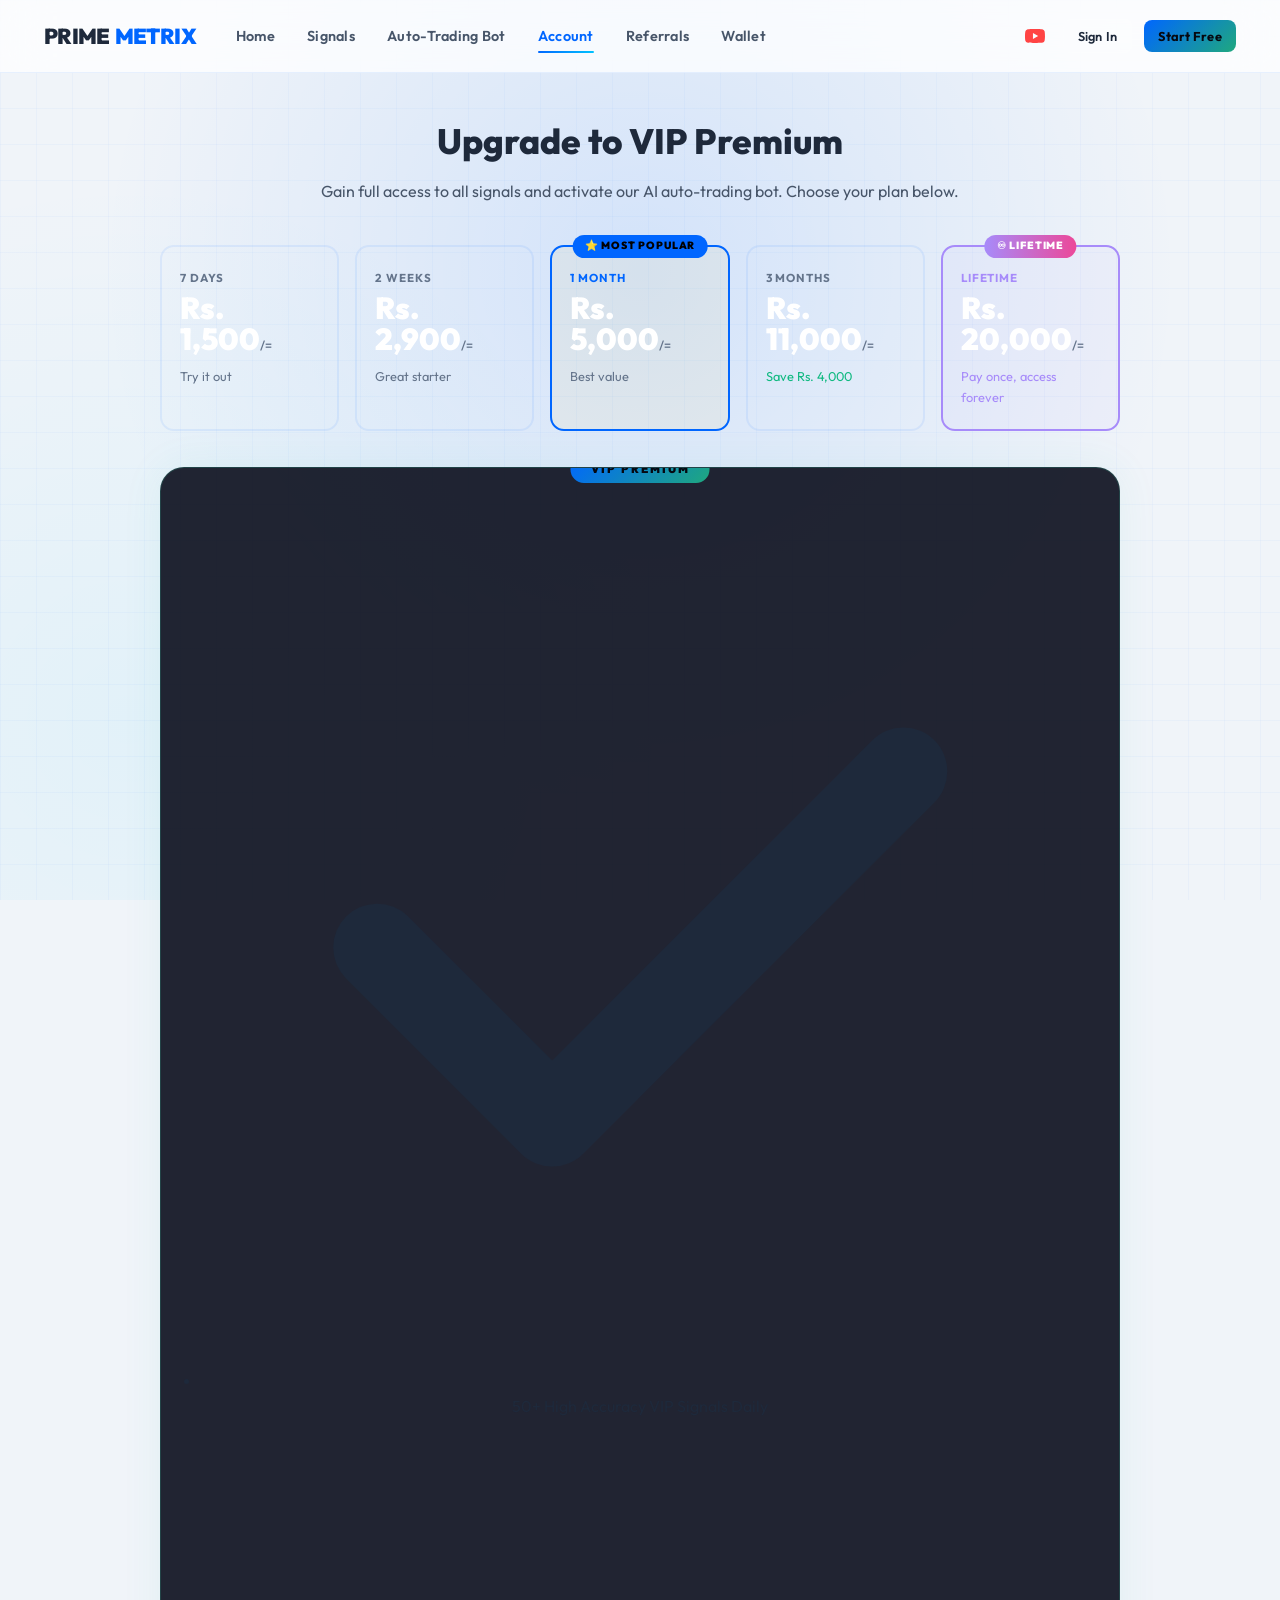
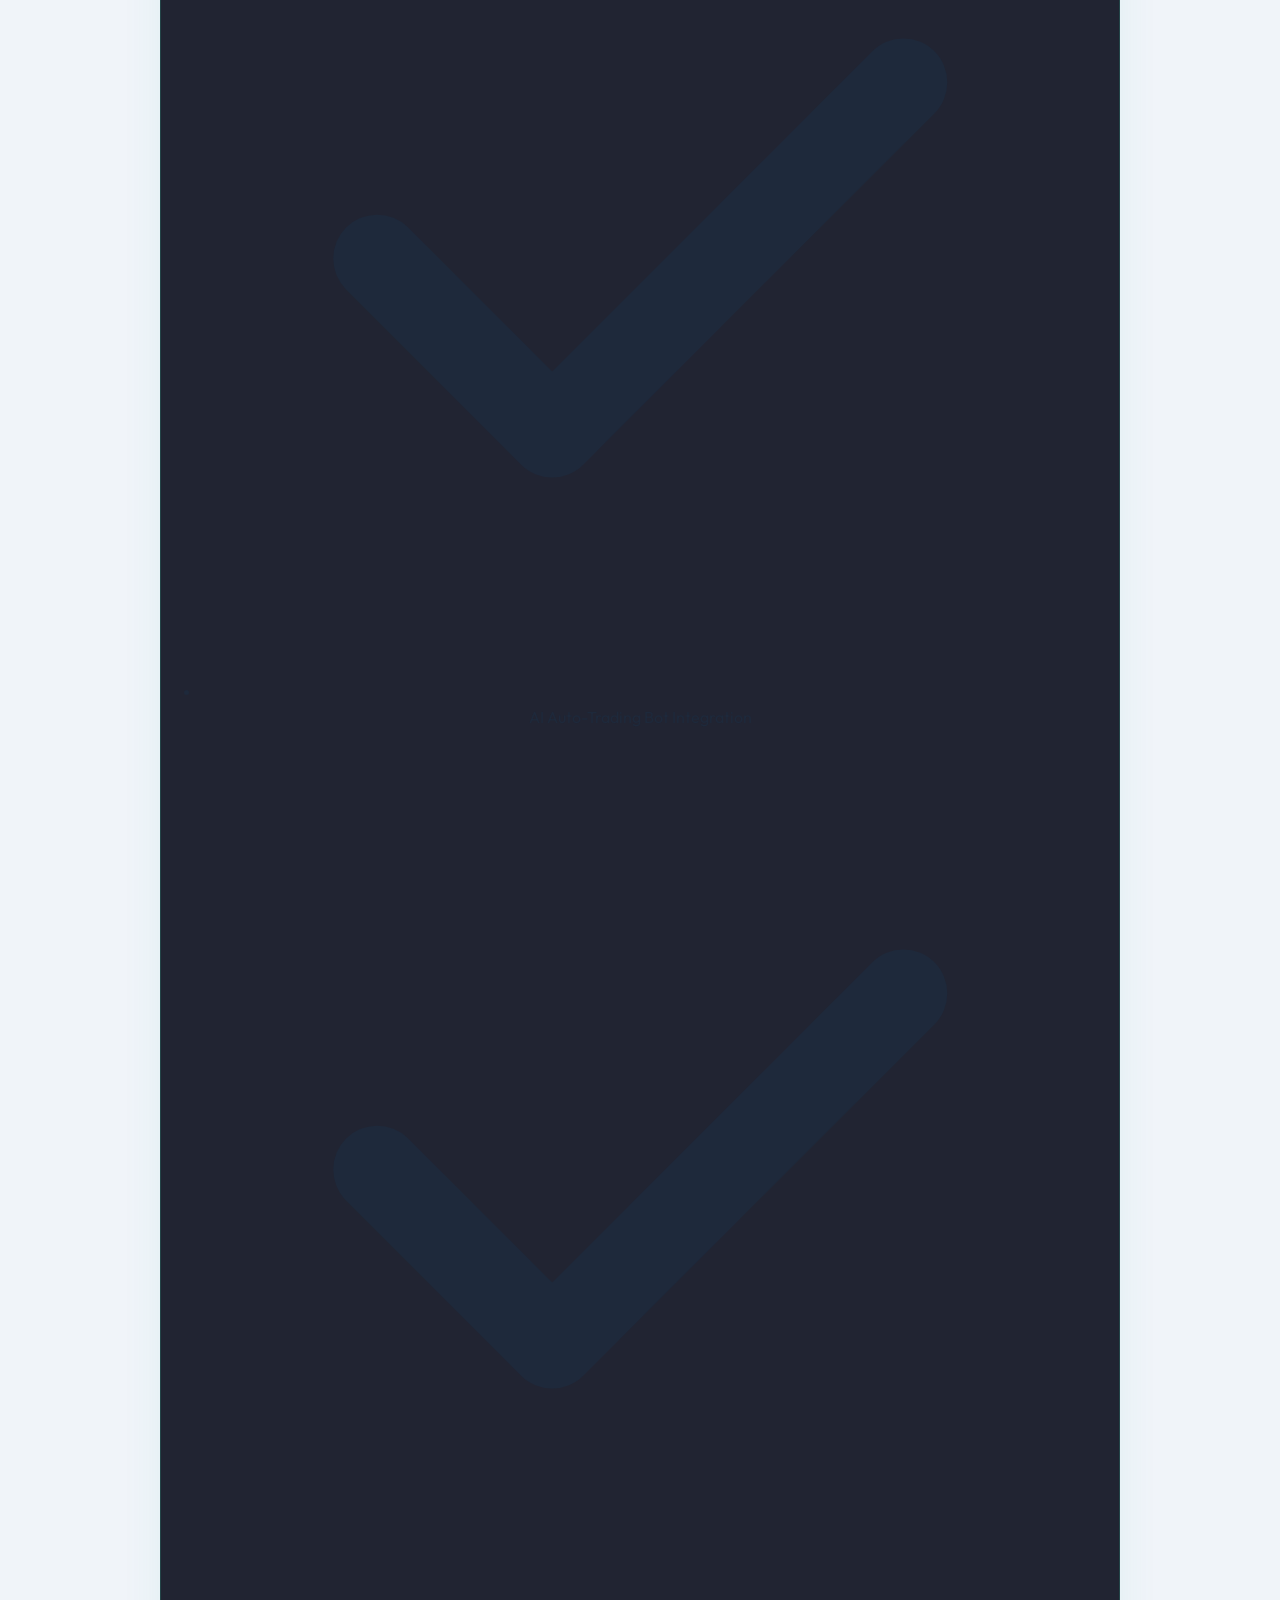
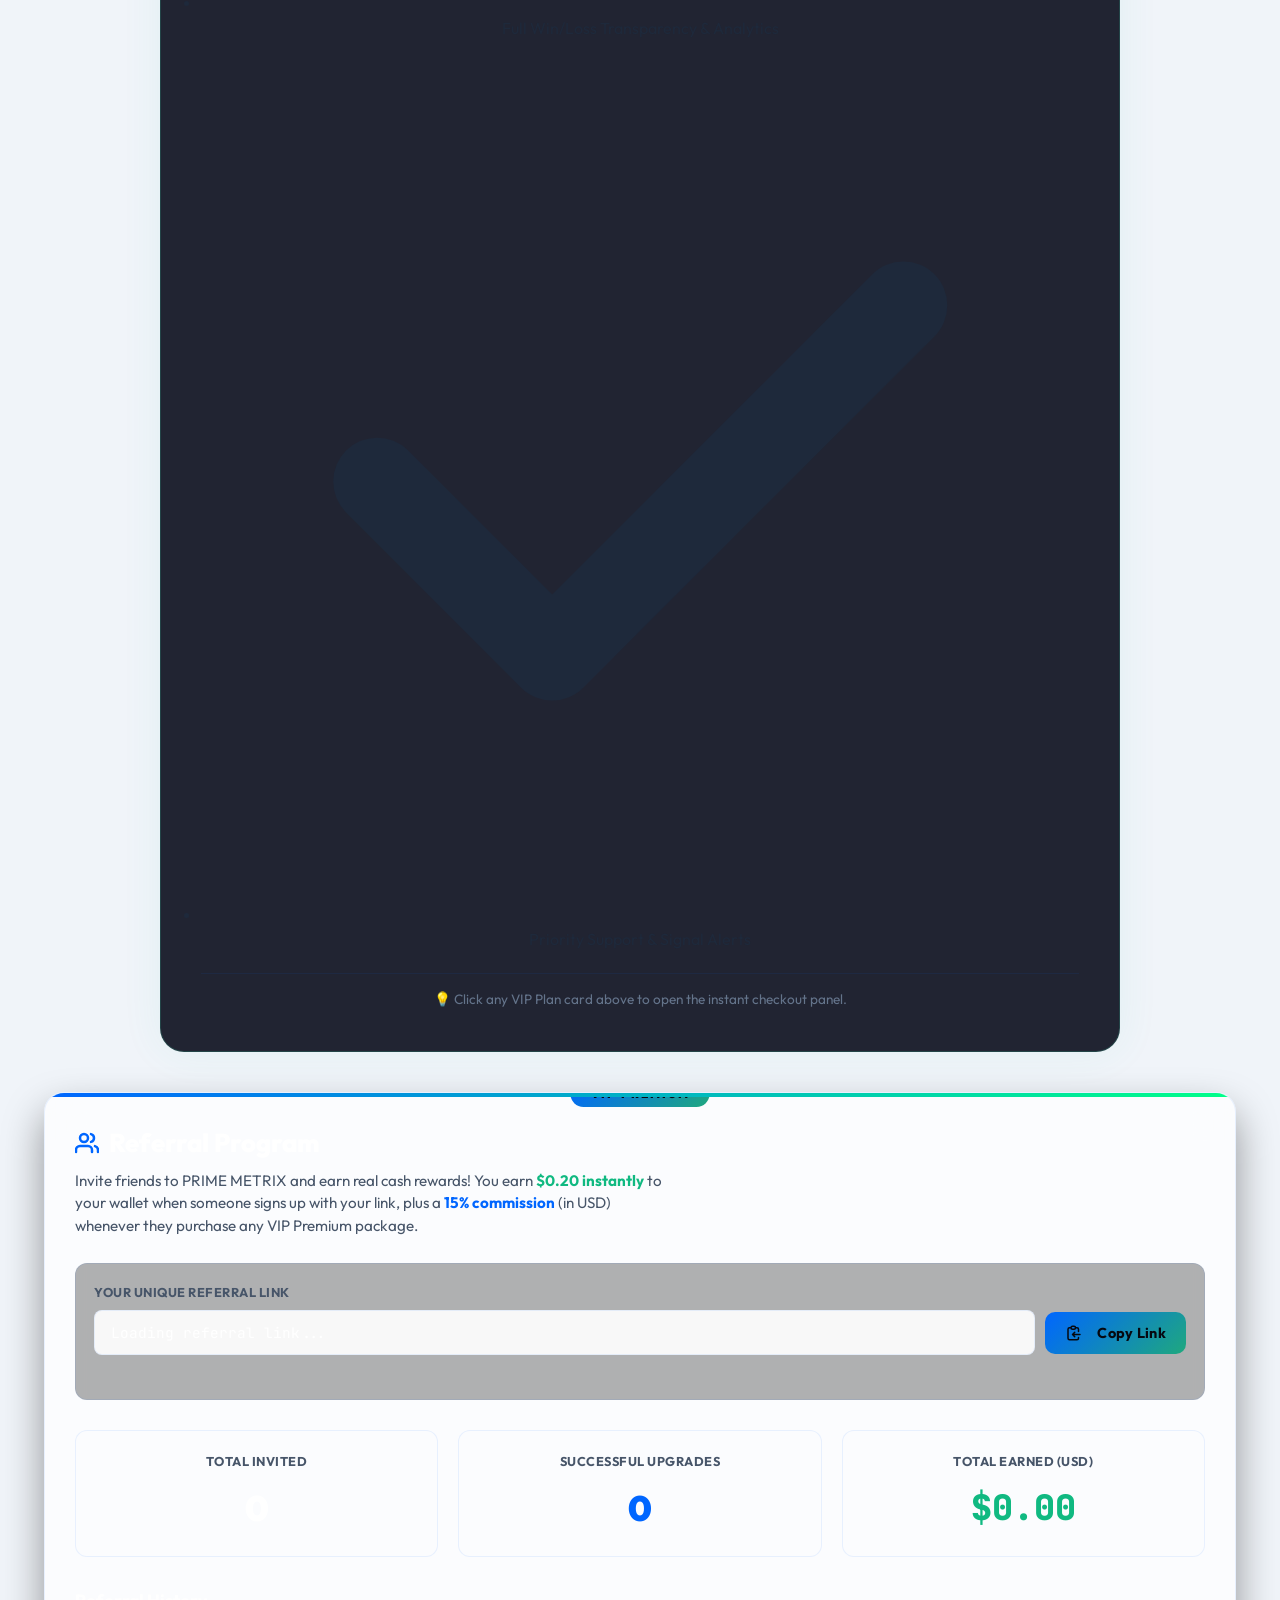
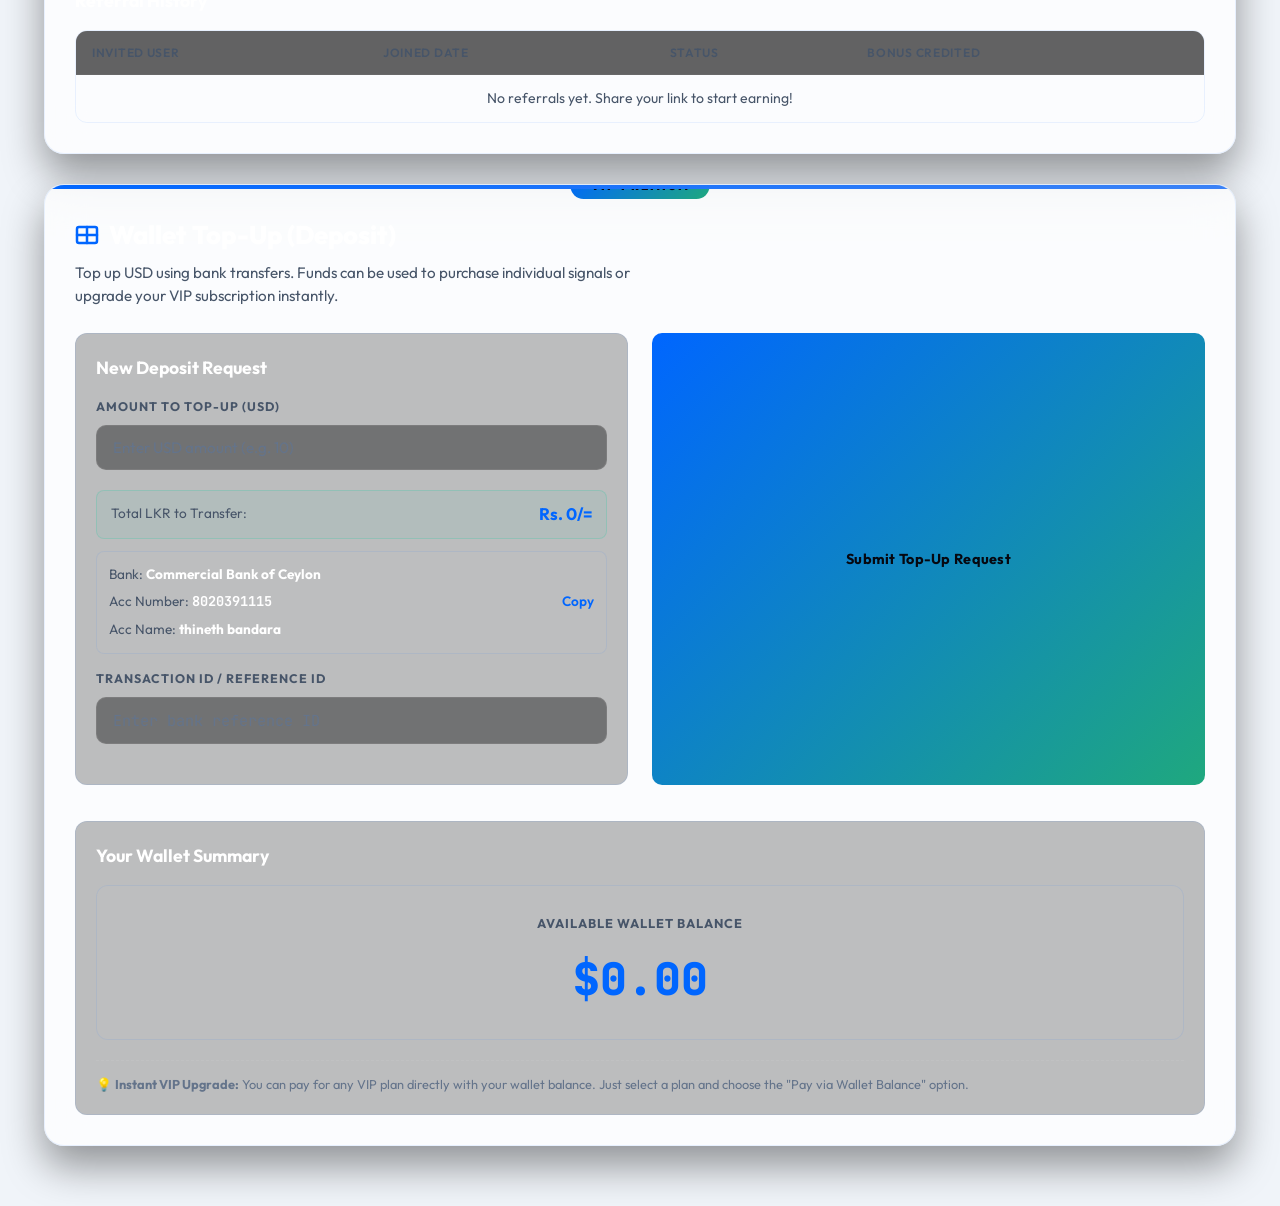
==== commit 6cb5ef1e: "feat: premium redesign - gaming hero, checkout modal, leaderboards - Overhauled hero section in inde" ====
--- a/account.html
+++ b/account.html
@@ -178,79 +178,9 @@
             </li>
           </ul>
 
-          <div class="switch-group" style="border-top: 1px solid var(--border-color); padding-top: 20px;">
-            <label for="premium-opt-in">Apply for Premium Account</label>
-            <label class="switch">
-              <input type="checkbox" id="premium-opt-in">
-              <span class="slider"></span>
-            </label>
-          </div>
-
-          <!-- Payment Instructions -->
-          <div id="payment-instructions-panel" class="payment-box hidden">
-            <!-- Selected plan amount display -->
-            <div id="selected-plan-display"
-              style="background: rgba(255,198,0,0.08); border: 1px solid rgba(255,198,0,0.3); border-radius: 10px; padding: 12px 16px; margin: 14px 0; display: flex; justify-content: space-between; align-items: center;">
-              <span class="text-gray" style="font-size:0.85rem;">Selected Plan</span>
-              <span id="selected-plan-label" style="color: var(--color-primary); font-weight: 800; font-size: 1.05rem;">— Select a plan above —</span>
-            </div>
-
-            <!-- Payment Method Toggle -->
-            <div class="form-group" style="margin-bottom: 20px;">
-              <label style="font-size: 0.75rem; color: var(--text-secondary); font-weight: 700; text-transform: uppercase;">Payment Method</label>
-              <div style="display: flex; gap: 10px; margin-top: 6px;">
-                <button type="button" id="pay-method-bank" class="btn btn-secondary btn-sm" style="flex: 1; border-color: var(--color-primary); background: rgba(46, 196, 160, 0.08);" onclick="window.setPayMethod('bank')">Bank Transfer</button>
-                <button type="button" id="pay-method-wallet" class="btn btn-secondary btn-sm" style="flex: 1;" onclick="window.setPayMethod('wallet')">Pay with Wallet Balance</button>
-              </div>
-            </div>
-
-            <!-- Bank Transfer View -->
-            <div id="checkout-bank-view">
-              <h4 class="text-white">Commercial Bank Payment Details</h4>
-              <p class="text-gray" style="font-size: 0.85rem; margin-top: 5px; line-height: 1.4; margin-bottom: 12px;">
-                Transfer the exact amount for your selected plan to the account below, then upload your receipt slip.
-              </p>
-              <div style="background: rgba(255,255,255,0.02); border: 1px solid var(--border-color); border-radius: 8px; padding: 15px; margin: 15px 0; text-align: left; font-size: 0.9rem;">
-                <div style="margin-bottom: 8px;"><span class="text-gray">Bank Name:</span> <strong class="text-white">Commercial Bank of Ceylon</strong></div>
-                <div style="margin-bottom: 8px; display: flex; justify-content: space-between; align-items: center;">
-                  <div><span class="text-gray">Account Number:</span> <strong class="text-white font-mono">8020391115</strong></div>
-                  <svg width="14" height="14" fill="none" stroke="currentColor" stroke-width="2" viewBox="0 0 24 24"
-                    onclick="navigator.clipboard.writeText('8020391115'); this.style.color='#00ff88'; setTimeout(()=>this.style.color='',1500);"
-                    style="cursor:pointer; color:var(--color-primary); transition:color .3s;" title="Copy account number">
-                    <path stroke-linecap="round" stroke-linejoin="round" d="M8 5H6a2 2 0 00-2 2v12a2 2 0 002 2h10a2 2 0 002-2v-1M8 5a2 2 0 002 2h2a2 2 0 002-2M8 5a2 2 0 012-2h2a2 2 0 012 2m0 0h2a2 2 0 012 2v3m2 4H10m0 0l3-3m-3 3l3 3"></path>
-                  </svg>
-                </div>
-                <div><span class="text-gray">Account Name:</span> <strong class="text-white">thineth bandara</strong></div>
-              </div>
-            </div>
-
-            <!-- Wallet checkout view -->
-            <div id="checkout-wallet-view" class="hidden" style="background: rgba(255,255,255,0.02); border: 1px solid var(--border-color); border-radius: 8px; padding: 18px; margin: 15px 0; font-size: 0.95rem;">
-              <div style="display: flex; justify-content: space-between; margin-bottom: 10px;">
-                <span class="text-gray">Plan Price (USD):</span>
-                <strong id="wallet-plan-price-usd" class="text-white font-mono">$0.00</strong>
-              </div>
-              <div style="display: flex; justify-content: space-between; padding-top: 10px; border-top: 1px dashed rgba(255,255,255,0.06);">
-                <span class="text-gray">Your Wallet Balance:</span>
-                <strong id="wallet-user-balance-usd" class="text-white font-mono">$0.00</strong>
-              </div>
-            </div>
-
-            <form id="premium-payment-form" style="margin-top: 15px;">
-              <input type="hidden" id="payment-plan" value="">
-              <input type="hidden" id="payment-method-field" value="bank">
-
-              <div id="checkout-bank-form-fields">
-                <div class="form-group">
-                  <label for="payment-txid">Reference ID / TxID</label>
-                  <input type="text" id="payment-txid" class="form-control font-mono" placeholder="Enter transfer reference ID">
-                </div>
-              </div>
-
-              <button type="submit" id="btn-submit-upgrade" class="btn btn-primary" style="width: 100%;">Submit Verification Request</button>
-
-              <div id="payment-msg" class="status-message text-center mt-4"></div>
-            </form>
+          <!-- Payment Checkout is triggered directly by clicking the plan cards above -->
+          <div style="font-size:0.85rem; color:var(--text-muted); margin-top:15px; border-top:1px solid var(--border-color); padding-top:15px;">
+            💡 Click any VIP Plan card above to open the instant checkout panel.
           </div>
         </div>
       </div>
@@ -446,7 +376,71 @@
         </div>
       </div>
     </div>
-  </section>
+  <!-- Checkout Modal Overlay -->
+  <div id="checkout-modal-overlay" class="checkout-modal-overlay hidden">
+    <div class="checkout-modal">
+      <div class="checkout-header">
+        <h3 id="checkout-modal-title">Checkout VIP Plan</h3>
+        <button class="btn-close-modal" onclick="window.closeCheckoutModal()">✕</button>
+      </div>
+      <div class="checkout-body">
+        <!-- Plan Summary -->
+        <div id="selected-plan-display"
+          style="background: rgba(0, 102, 255, 0.05); border: 1px solid rgba(0, 102, 255, 0.1); border-radius: 12px; padding: 14px 18px; margin-bottom: 20px; display: flex; justify-content: space-between; align-items: center;">
+          <span style="font-size:0.82rem; color:#64748b; font-weight: 700; text-transform: uppercase;">Selected Plan</span>
+          <span id="selected-plan-label" style="color: #0066ff; font-weight: 800; font-size: 1.05rem;">— Select a plan —</span>
+        </div>
+
+        <!-- Payment Method Tabs -->
+        <div class="checkout-tabs">
+          <button type="button" id="pay-method-bank" class="checkout-tab-btn active" onclick="window.setPayMethod('bank')">Bank Transfer</button>
+          <button type="button" id="pay-method-wallet" class="checkout-tab-btn" onclick="window.setPayMethod('wallet')">Pay with Wallet</button>
+        </div>
+
+        <form id="premium-payment-form">
+          <input type="hidden" id="payment-plan" value="">
+          <input type="hidden" id="payment-method-field" value="bank">
+
+          <!-- Bank Transfer View -->
+          <div id="checkout-bank-view">
+            <h4 style="font-size: 0.9rem; font-weight: 800; color: #0f172a; margin-bottom: 6px;">LKR Bank Details</h4>
+            <p class="text-gray" style="font-size: 0.8rem; line-height: 1.5; margin-bottom: 12px; color: #475569;">
+              Transfer the exact LKR amount for your selected plan to the account below, then input your Reference ID.
+            </p>
+            <div style="background: #f8fafc; border: 1px solid #e2e8f0; border-radius: 12px; padding: 14px; margin-bottom: 14px; font-size: 0.85rem; display: flex; flex-direction: column; gap: 6px;">
+              <div><span class="text-gray" style="font-weight:600;">Bank:</span> <strong style="color:#0f172a;">Commercial Bank of Ceylon</strong></div>
+              <div style="display: flex; justify-content: space-between; align-items: center;">
+                <div><span class="text-gray" style="font-weight:600;">Acc Number:</span> <strong class="font-mono" style="color:#0f172a;">8020391115</strong></div>
+                <button type="button" onclick="navigator.clipboard.writeText('8020391115');this.textContent='✓';setTimeout(()=>this.textContent='Copy',1500);" class="btn btn-secondary btn-xs" style="padding: 2px 8px; font-size: 0.7rem;">Copy</button>
+              </div>
+              <div><span class="text-gray" style="font-weight:600;">Acc Name:</span> <strong style="color:#0f172a;">thineth bandara</strong></div>
+            </div>
+
+            <div class="form-group" style="margin-bottom: 15px;">
+              <label for="payment-txid" style="font-size:0.8rem; font-weight:700; color:#475569; display:block; margin-bottom:4px;">Reference ID / TxID</label>
+              <input type="text" id="payment-txid" class="form-control font-mono" placeholder="Enter transfer reference ID" style="background:#fff; border: 1px solid #cbd5e1; color:#0f172a; padding: 12px;">
+            </div>
+          </div>
+
+          <!-- Wallet Checkout View -->
+          <div id="checkout-wallet-view" class="hidden" style="background: #f8fafc; border: 1px solid #e2e8f0; border-radius: 12px; padding: 16px; margin-bottom: 14px; font-size: 0.88rem;">
+            <div style="display: flex; justify-content: space-between; margin-bottom: 8px;">
+              <span class="text-gray" style="font-weight:600;">Plan Price (USD):</span>
+              <strong id="wallet-plan-price-usd" style="color:#0f172a; font-family:'JetBrains Mono',monospace;">$0.00</strong>
+            </div>
+            <div style="display: flex; justify-content: space-between; padding-top: 8px; border-top: 1px dashed #e2e8f0;">
+              <span class="text-gray" style="font-weight:600;">Your Wallet Balance:</span>
+              <strong id="wallet-user-balance-usd" style="color:#0f172a; font-family:'JetBrains Mono',monospace;">$0.00</strong>
+            </div>
+          </div>
+
+          <button type="submit" id="btn-submit-upgrade" class="btn btn-primary" style="width: 100%; border-radius: 12px; padding: 12px; font-weight: 800; font-size: 0.9rem;">Submit Verification Request</button>
+
+          <div id="payment-msg" class="status-message text-center mt-3" style="font-size: 0.85rem;"></div>
+        </form>
+      </div>
+    </div>
+  </div>
 
   <script type="module" src="js/account-page.js"></script>
 </body>
--- a/css/style.css
+++ b/css/style.css
@@ -6,42 +6,42 @@
 
 /* Design Tokens & CSS Variables */
 :root {
-  --bg-main: #121214;
-  --bg-card: rgba(24, 24, 26, 0.75);
-  --bg-card-hover: rgba(30, 30, 33, 0.88);
-  --bg-input: #1b1b1d;
-  --border-color: rgba(255, 255, 255, 0.08);
-  --border-focus: rgba(232, 177, 45, 0.5);
+  --bg-main: #f0f4f9;
+  --bg-card: rgba(255, 255, 255, 0.72);
+  --bg-card-hover: rgba(255, 255, 255, 0.85);
+  --bg-input: rgba(255, 255, 255, 0.9);
+  --border-color: rgba(0, 102, 255, 0.08);
+  --border-focus: rgba(0, 102, 255, 0.4);
   
-  --color-primary: #e8b12d;
-  --color-primary-hover: #d29e20;
-  --color-primary-glow: rgba(232, 177, 45, 0.25);
-  --color-gold: #f5a623;
-  --color-gold-glow: rgba(245, 166, 35, 0.25);
-  --color-buy: #00e676;
-  --color-sell: #ff3366;
-  --color-purple: #9b59f5;
+  --color-primary: #0066ff;
+  --color-primary-hover: #0052cc;
+  --color-primary-glow: rgba(0, 102, 255, 0.15);
+  --color-gold: #ffa800;
+  --color-gold-glow: rgba(255, 168, 0, 0.2);
+  --color-buy: #10b981;
+  --color-sell: #ef4444;
+  --color-purple: #8b5cf6;
   --color-blue: #3b82f6;
   
-  --text-primary: #f0f4ff;
-  --text-secondary: #8896ae;
-  --text-muted: #4a566a;
+  --text-primary: #1e293b;
+  --text-secondary: #475569;
+  --text-muted: #64748b;
   
-  --glow-gold: 0 0 20px rgba(232, 177, 45, 0.35);
-  --glow-teal: 0 0 20px rgba(232, 177, 45, 0.35);
-  --glow-green: 0 0 20px rgba(0, 230, 118, 0.35);
-  --glow-red: 0 0 20px rgba(255, 51, 102, 0.35);
-  --glow-purple: 0 0 20px rgba(155, 89, 245, 0.3);
+  --glow-gold: 0 0 20px rgba(255, 168, 0, 0.25);
+  --glow-teal: 0 0 20px rgba(0, 102, 255, 0.2);
+  --glow-green: 0 0 20px rgba(16, 185, 129, 0.2);
+  --glow-red: 0 0 20px rgba(239, 68, 68, 0.2);
+  --glow-purple: 0 0 20px rgba(139, 92, 246, 0.25);
   
   --transition-fast: 0.2s ease;
   --transition-normal: 0.35s cubic-bezier(0.4, 0, 0.2, 1);
   --transition-bounce: 0.4s cubic-bezier(0.34, 1.56, 0.64, 1);
 
-  --gradient-primary: linear-gradient(135deg, #e8b12d, #f5a623);
-  --gradient-gold: linear-gradient(135deg, #f5a623, #f6d365);
-  --gradient-hero: linear-gradient(135deg, #e8b12d 0%, #f5a623 50%, #ffc600 100%);
-  --gradient-buy: linear-gradient(135deg, #00e676, #00c853);
-  --gradient-sell: linear-gradient(135deg, #ff3366, #ff1744);
+  --gradient-primary: linear-gradient(135deg, #0066ff, #00c4ff);
+  --gradient-gold: linear-gradient(135deg, #ffa800, #ffcc00);
+  --gradient-hero: linear-gradient(135deg, #0052cc 0%, #0066ff 50%, #00c4ff 100%);
+  --gradient-buy: linear-gradient(135deg, #10b981, #059669);
+  --gradient-sell: linear-gradient(135deg, #ef4444, #dc2626);
 }
 
 /* Global Reset */
@@ -58,14 +58,15 @@
 body {
   background-color: var(--bg-main);
   color: var(--text-primary);
-  font-family: 'Inter', 'Outfit', sans-serif;
+  font-family: 'Outfit', 'Inter', sans-serif;
   overflow-x: hidden;
   line-height: 1.6;
   background-image: 
-    radial-gradient(ellipse at 10% 10%, rgba(232, 177, 45, 0.04) 0%, transparent 50%),
-    radial-gradient(ellipse at 90% 20%, rgba(245, 166, 35, 0.04) 0%, transparent 50%),
-    radial-gradient(ellipse at 50% 90%, rgba(232, 177, 45, 0.03) 0%, transparent 50%),
-    radial-gradient(circle at 50% 50%, #121214 0%, #0c0c0d 100%);
+    linear-gradient(rgba(0, 102, 255, 0.03) 1px, transparent 1px),
+    linear-gradient(90deg, rgba(0, 102, 255, 0.03) 1px, transparent 1px),
+    radial-gradient(circle at 50% 30%, rgba(0, 102, 255, 0.12) 0%, transparent 60%),
+    radial-gradient(circle at 10% 80%, rgba(0, 196, 255, 0.06) 0%, transparent 40%);
+  background-size: 36px 36px, 36px 36px, 100% 100%, 100% 100%;
   background-attachment: fixed;
 }
 
@@ -263,14 +264,18 @@
    NAVIGATION / HEADER
 ═══════════════════════════════════════════════════════════ */
 .header {
-  border-bottom: 1px solid rgba(255, 255, 255, 0.05);
+  border-bottom: 1px solid rgba(0, 102, 255, 0.08);
   backdrop-filter: blur(24px);
   -webkit-backdrop-filter: blur(24px);
-  background: rgba(6, 8, 16, 0.85);
+  background: rgba(255, 255, 255, 0.75);
   position: sticky;
   top: 0;
   z-index: 100;
   transition: background 0.3s;
+}
+
+.header .text-white {
+  color: var(--text-primary) !important;
 }
 
 .nav-wrapper {
@@ -292,8 +297,8 @@
   font-size: 1.35rem;
   font-weight: 900;
   letter-spacing: -0.03em;
-  color: #fff;
-  font-family: 'Inter', sans-serif;
+  color: #1e293b;
+  font-family: 'Outfit', sans-serif;
   text-transform: uppercase;
   transition: font-size var(--transition-fast);
 }
@@ -303,7 +308,7 @@
   font-weight: 900;
   letter-spacing: -0.03em;
   color: var(--color-primary);
-  font-family: 'Inter', sans-serif;
+  font-family: 'Outfit', sans-serif;
   margin-left: 5px;
   transition: font-size var(--transition-fast);
 }
@@ -334,7 +339,7 @@
 }
 
 .nav-links a {
-  font-weight: 500;
+  font-weight: 600;
   font-size: 0.9rem;
   color: var(--text-secondary);
   transition: color var(--transition-fast);
@@ -343,7 +348,7 @@
   letter-spacing: 0.02em;
 }
 
-.nav-links a:hover, .nav-links a.active { color: #fff; }
+.nav-links a:hover, .nav-links a.active { color: var(--color-primary); }
 
 .nav-links a::after {
   content: '';
@@ -367,10 +372,10 @@
   display: flex;
   align-items: center;
   gap: 10px;
-  background: rgba(255, 255, 255, 0.04);
+  background: rgba(0, 102, 255, 0.05);
   padding: 6px 14px;
   border-radius: 50px;
-  border: 1px solid rgba(255, 255, 255, 0.07);
+  border: 1px solid rgba(0, 102, 255, 0.1);
 }
 
 .plan-badge {
@@ -382,10 +387,10 @@
   letter-spacing: 0.5px;
 }
 
-.badge-free { background: rgba(255,255,255,0.07); color: var(--text-secondary); }
-.badge-pending { background: rgba(245, 166, 35, 0.15); color: var(--color-gold); border: 1px solid rgba(245,166,35,0.3); }
-.badge-vip { background: rgba(46, 196, 160, 0.15); color: var(--color-primary); border: 1px solid rgba(46,196,160,0.35); box-shadow: 0 0 10px rgba(46,196,160,0.2); }
-.badge-expired { background: rgba(255, 51, 102, 0.12); color: var(--color-sell); border: 1px solid rgba(255,51,102,0.25); }
+.badge-free { background: rgba(0, 0, 0, 0.05); color: var(--text-secondary); }
+.badge-pending { background: rgba(245, 166, 35, 0.12); color: var(--color-gold); border: 1px solid rgba(245,166,35,0.2); }
+.badge-vip { background: rgba(0, 102, 255, 0.1); color: var(--color-primary); border: 1px solid rgba(0, 102, 255, 0.2); box-shadow: 0 0 10px rgba(0, 102, 255, 0.1); }
+.badge-expired { background: rgba(239, 68, 68, 0.1); color: var(--color-sell); border: 1px solid rgba(239, 68, 68, 0.18); }
 
 .nav-yt-link {
   color: #ff4444;
@@ -2400,3 +2405,379 @@
   border-radius: 3px;
 }
 
+/* ═══════════════════════════════════════════════════════════
+   PREMIUM GAMING DESIGN SYSTEM OVERRIDES & ADDITIONS
+   Inspired by BAASIL Topup Light Theme
+   ═══════════════════════════════════════════════════════════ */
+
+/* Center aligned layout with absolute character graphics on the sides */
+.page-home-premium {
+  position: relative;
+  overflow: hidden;
+  padding: 100px 0 180px;
+  min-height: calc(100vh - 72px);
+  display: flex;
+  align-items: center;
+  justify-content: center;
+}
+
+.hero-wrapper-premium {
+  position: relative;
+  max-width: 900px;
+  margin: 0 auto;
+  text-align: center;
+  z-index: 10;
+  display: flex;
+  flex-direction: column;
+  align-items: center;
+  justify-content: center;
+}
+
+.hero-char-left, .hero-char-right {
+  position: absolute;
+  bottom: -40px;
+  height: 95%;
+  max-height: 600px;
+  pointer-events: none;
+  z-index: 5;
+  transition: transform 0.5s ease;
+  object-fit: contain;
+}
+
+.hero-char-left {
+  left: -240px;
+  transform: translateX(-50px);
+  animation: slideInLeft 1.2s cubic-bezier(0.16, 1, 0.3, 1) forwards;
+}
+
+.hero-char-right {
+  right: -240px;
+  transform: translateX(50px);
+  animation: slideInRight 1.2s cubic-bezier(0.16, 1, 0.3, 1) forwards;
+}
+
+@keyframes slideInLeft {
+  to { transform: translateX(0); opacity: 0.95; }
+}
+@keyframes slideInRight {
+  to { transform: translateX(0); opacity: 0.95; }
+}
+
+@media (max-width: 1240px) {
+  .hero-char-left { left: -140px; }
+  .hero-char-right { right: -140px; }
+}
+
+@media (max-width: 1050px) {
+  .hero-char-left, .hero-char-right {
+    height: 70%;
+    opacity: 0.25 !important;
+  }
+  .hero-char-left { left: -60px; }
+  .hero-char-right { right: -60px; }
+}
+
+@media (max-width: 768px) {
+  .hero-char-left, .hero-char-right {
+    display: none !important;
+  }
+  .page-home-premium {
+    padding: 60px 0 120px;
+  }
+}
+
+.hero-title-premium {
+  font-size: clamp(2.6rem, 5.5vw, 4.8rem);
+  font-weight: 900;
+  line-height: 1.05;
+  margin-bottom: 24px;
+  letter-spacing: -0.03em;
+  text-transform: uppercase;
+  color: #1e293b;
+  font-family: 'Outfit', 'Inter', sans-serif;
+}
+
+.hero-title-premium span {
+  background: var(--gradient-primary);
+  -webkit-background-clip: text;
+  -webkit-text-fill-color: transparent;
+  display: block;
+}
+
+.hero-subtitle-premium {
+  font-size: clamp(0.95rem, 1.8vw, 1.15rem);
+  color: var(--text-secondary);
+  max-width: 650px;
+  margin: 0 auto 36px;
+  line-height: 1.6;
+}
+
+/* OVERLAPPING ANGLED MARQUEES */
+.marquees-container {
+  position: absolute;
+  bottom: -30px;
+  left: -10%;
+  width: 120%;
+  height: 140px;
+  overflow: hidden;
+  z-index: 20;
+  pointer-events: none;
+}
+
+.marquee-angled {
+  position: absolute;
+  width: 100%;
+  border-top: 1px solid rgba(0, 102, 255, 0.06);
+  border-bottom: 1px solid rgba(0, 102, 255, 0.06);
+  padding: 14px 0;
+  white-space: nowrap;
+  box-shadow: 0 8px 24px rgba(0, 102, 255, 0.04);
+}
+
+.marquee-angled-1 {
+  transform: rotate(-2.5deg);
+  bottom: 55px;
+  background: #ffffff;
+}
+
+.marquee-angled-2 {
+  transform: rotate(2deg);
+  bottom: 20px;
+  background: #f8fbff;
+}
+
+.marquee-content-premium {
+  display: inline-flex;
+  gap: 30px;
+  animation: marquee-loop 30s linear infinite;
+}
+
+.marquee-content-premium span {
+  font-size: 1.15rem;
+  font-weight: 900;
+  color: #0066ff;
+  letter-spacing: 0.05em;
+  text-transform: uppercase;
+  font-family: 'Outfit', sans-serif;
+  display: inline-flex;
+  align-items: center;
+}
+
+.marquee-content-premium span::after {
+  content: '/';
+  margin-left: 30px;
+  color: rgba(0, 102, 255, 0.2);
+}
+
+@keyframes marquee-loop {
+  0% { transform: translateX(0); }
+  100% { transform: translateX(-33.33%); }
+}
+
+/* PREMIUM CHECKOUT MODAL STYLE */
+.checkout-modal-overlay {
+  position: fixed;
+  inset: 0;
+  background: rgba(15, 23, 42, 0.6);
+  backdrop-filter: blur(12px);
+  z-index: 1000;
+  display: flex;
+  justify-content: center;
+  align-items: center;
+  padding: 20px;
+}
+
+.checkout-modal {
+  background: #ffffff;
+  border-radius: 24px;
+  width: 100%;
+  max-width: 500px;
+  box-shadow: 0 25px 50px -12px rgba(0, 0, 0, 0.15), 0 0 0 1px rgba(0, 102, 255, 0.05);
+  border: 1px solid rgba(255, 255, 255, 0.8);
+  overflow: hidden;
+  position: relative;
+  display: flex;
+  flex-direction: column;
+  animation: modalEnter 0.35s cubic-bezier(0.34, 1.56, 0.64, 1);
+}
+
+@keyframes modalEnter {
+  from { opacity: 0; transform: scale(0.9) translateY(20px); }
+  to { opacity: 1; transform: scale(1) translateY(0); }
+}
+
+.checkout-header {
+  padding: 24px 24px 16px;
+  border-bottom: 1px solid #f1f5f9;
+  display: flex;
+  justify-content: space-between;
+  align-items: center;
+}
+
+.checkout-header h3 {
+  font-size: 1.35rem;
+  font-weight: 800;
+  color: #0f172a;
+}
+
+.btn-close-modal {
+  background: #f1f5f9;
+  border: none;
+  width: 32px;
+  height: 32px;
+  border-radius: 50%;
+  display: flex;
+  align-items: center;
+  justify-content: center;
+  cursor: pointer;
+  color: #64748b;
+  font-weight: 700;
+  transition: all 0.2s;
+}
+
+.btn-close-modal:hover {
+  background: #e2e8f0;
+  color: #0f172a;
+}
+
+.checkout-body {
+  padding: 24px;
+  overflow-y: auto;
+  max-height: calc(85vh - 120px);
+}
+
+.checkout-tabs {
+  display: flex;
+  gap: 8px;
+  background: #f1f5f9;
+  padding: 6px;
+  border-radius: 12px;
+  margin-bottom: 20px;
+}
+
+.checkout-tab-btn {
+  flex: 1;
+  border: none;
+  background: transparent;
+  padding: 10px;
+  border-radius: 8px;
+  font-size: 0.85rem;
+  font-weight: 700;
+  color: #64748b;
+  cursor: pointer;
+  transition: all 0.2s;
+}
+
+.checkout-tab-btn.active {
+  background: #ffffff;
+  color: #0066ff;
+  box-shadow: 0 4px 12px rgba(0, 0, 0, 0.05);
+}
+
+/* PREMIUM LEADERBOARD UI */
+.leaderboard-grid {
+  display: grid;
+  grid-template-columns: 1fr 1fr;
+  gap: 30px;
+  margin-top: 30px;
+}
+
+@media (max-width: 900px) {
+  .leaderboard-grid {
+    grid-template-columns: 1fr;
+  }
+}
+
+.leaderboard-card {
+  background: rgba(255, 255, 255, 0.65) !important;
+  backdrop-filter: blur(15px);
+  border: 1px solid rgba(0, 102, 255, 0.08);
+  border-radius: 20px;
+  padding: 24px;
+  box-shadow: 0 10px 30px rgba(0, 102, 255, 0.03);
+  position: relative;
+  overflow: hidden;
+}
+
+.leaderboard-title {
+  font-size: 1.35rem;
+  font-weight: 800;
+  color: #0f172a;
+  margin-bottom: 20px;
+  display: flex;
+  align-items: center;
+  gap: 10px;
+}
+
+.leaderboard-table {
+  width: 100%;
+  border-collapse: collapse;
+  text-align: left;
+}
+
+.leaderboard-table th {
+  font-size: 0.72rem;
+  text-transform: uppercase;
+  color: #64748b;
+  font-weight: 700;
+  padding: 10px 14px;
+  border-bottom: 1px solid rgba(0, 102, 255, 0.06);
+}
+
+.leaderboard-table td {
+  padding: 12px 14px;
+  border-bottom: 1px solid rgba(0, 102, 255, 0.04);
+  vertical-align: middle;
+}
+
+.leaderboard-rank {
+  font-family: 'Outfit', sans-serif;
+  font-weight: 900;
+  font-size: 0.95rem;
+  width: 26px;
+  height: 26px;
+  border-radius: 50%;
+  display: inline-flex;
+  align-items: center;
+  justify-content: center;
+}
+
+.rank-1 { background: rgba(255, 198, 0, 0.15); color: #eab308; }
+.rank-2 { background: rgba(148, 163, 184, 0.15); color: #64748b; }
+.rank-3 { background: rgba(200, 110, 40, 0.15); color: #a16207; }
+.rank-other { color: #94a3b8; }
+
+.leaderboard-user {
+  display: flex;
+  align-items: center;
+  gap: 10px;
+}
+
+.leaderboard-avatar {
+  width: 28px;
+  height: 28px;
+  border-radius: 50%;
+  background: var(--gradient-primary);
+  color: #ffffff;
+  display: flex;
+  align-items: center;
+  justify-content: center;
+  font-weight: 700;
+  font-size: 0.75rem;
+  border: 1px solid #ffffff;
+}
+
+.leaderboard-name {
+  font-weight: 600;
+  color: #1e293b;
+  font-size: 0.88rem;
+}
+
+.leaderboard-value {
+  font-family: 'JetBrains Mono', monospace;
+  font-weight: 700;
+  color: #0066ff;
+  font-size: 0.88rem;
+}
+
+
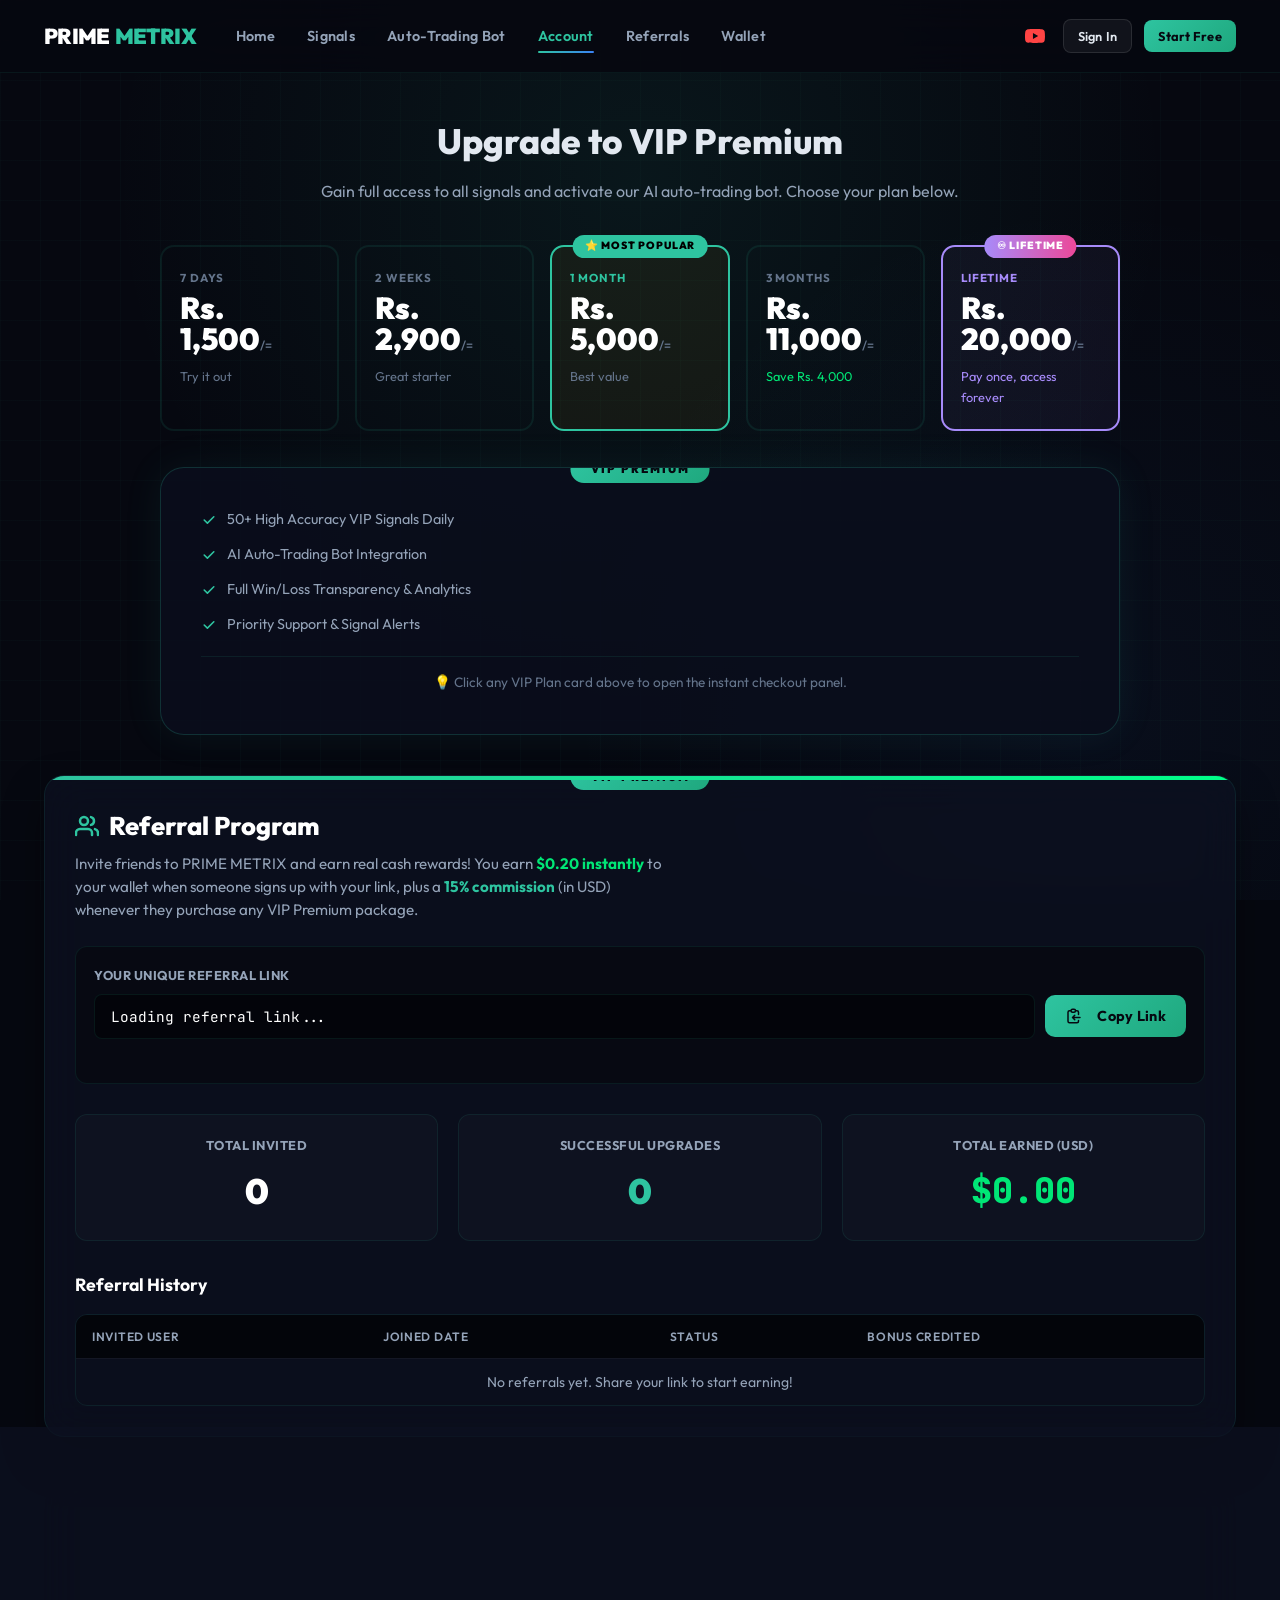
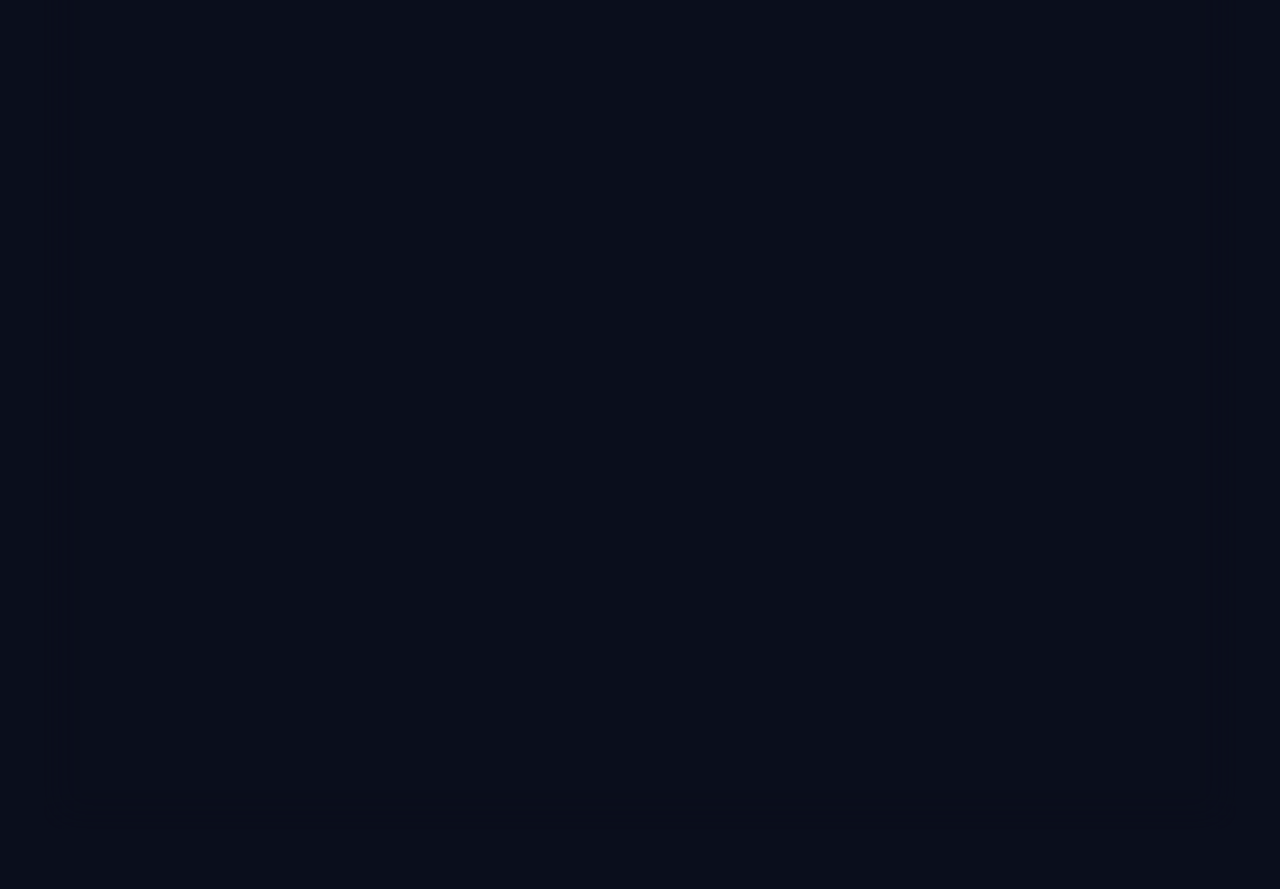
==== commit 4f12f5c7: "feat: replace characters with exchange cards, fix overlay overlap, add Elliott Wave TA, enforce acti" ====
--- a/account.html
+++ b/account.html
@@ -6,7 +6,7 @@
   <title>PRIME METRIX Trading | Account &amp; VIP Upgrade</title>
   <meta name="description" content="Upgrade to VIP Premium, manage your wallet, referrals, and subscription plan on PRIME METRIX Trading.">
   <link rel="icon" type="image/x-icon" href="favicon.ico">
-  <link rel="stylesheet" href="css/style.css?v=5" />
+  <link rel="stylesheet" href="css/style.css?v=8" />
   <script>
     document.addEventListener("contextmenu", (e) => e.preventDefault());
     document.addEventListener("keydown", (e) => {
--- a/css/style.css
+++ b/css/style.css
@@ -4,44 +4,44 @@
 ═══════════════════════════════════════════════════════════ */
 @import url('https://fonts.googleapis.com/css2?family=Inter:wght@300;400;500;600;700;800;900&family=JetBrains+Mono:wght@400;600;700&family=Outfit:wght@300;400;500;600;700;800;900&display=swap');
 
-/* Design Tokens & CSS Variables */
+/* Design Tokens & CSS Variables — DARK THEME */
 :root {
-  --bg-main: #f0f4f9;
-  --bg-card: rgba(255, 255, 255, 0.72);
-  --bg-card-hover: rgba(255, 255, 255, 0.85);
-  --bg-input: rgba(255, 255, 255, 0.9);
-  --border-color: rgba(0, 102, 255, 0.08);
-  --border-focus: rgba(0, 102, 255, 0.4);
-  
-  --color-primary: #0066ff;
-  --color-primary-hover: #0052cc;
-  --color-primary-glow: rgba(0, 102, 255, 0.15);
+  --bg-main: #060810;
+  --bg-card: rgba(12, 16, 32, 0.75);
+  --bg-card-hover: rgba(16, 20, 40, 0.9);
+  --bg-input: rgba(0, 0, 0, 0.4);
+  --border-color: rgba(46, 196, 160, 0.1);
+  --border-focus: rgba(46, 196, 160, 0.45);
+
+  --color-primary: #2ec4a0;
+  --color-primary-hover: #26a88a;
+  --color-primary-glow: rgba(46, 196, 160, 0.18);
   --color-gold: #ffa800;
   --color-gold-glow: rgba(255, 168, 0, 0.2);
-  --color-buy: #10b981;
-  --color-sell: #ef4444;
-  --color-purple: #8b5cf6;
+  --color-buy: #00e676;
+  --color-sell: #ff3366;
+  --color-purple: #9b59f5;
   --color-blue: #3b82f6;
-  
-  --text-primary: #1e293b;
-  --text-secondary: #475569;
+
+  --text-primary: #e2e8f0;
+  --text-secondary: #94a3b8;
   --text-muted: #64748b;
-  
+
   --glow-gold: 0 0 20px rgba(255, 168, 0, 0.25);
-  --glow-teal: 0 0 20px rgba(0, 102, 255, 0.2);
-  --glow-green: 0 0 20px rgba(16, 185, 129, 0.2);
-  --glow-red: 0 0 20px rgba(239, 68, 68, 0.2);
-  --glow-purple: 0 0 20px rgba(139, 92, 246, 0.25);
-  
+  --glow-teal: 0 0 20px rgba(46, 196, 160, 0.2);
+  --glow-green: 0 0 20px rgba(0, 230, 118, 0.2);
+  --glow-red: 0 0 20px rgba(255, 51, 102, 0.2);
+  --glow-purple: 0 0 20px rgba(155, 89, 245, 0.25);
+
   --transition-fast: 0.2s ease;
   --transition-normal: 0.35s cubic-bezier(0.4, 0, 0.2, 1);
   --transition-bounce: 0.4s cubic-bezier(0.34, 1.56, 0.64, 1);
 
-  --gradient-primary: linear-gradient(135deg, #0066ff, #00c4ff);
+  --gradient-primary: linear-gradient(135deg, #2ec4a0, #3b82f6);
   --gradient-gold: linear-gradient(135deg, #ffa800, #ffcc00);
-  --gradient-hero: linear-gradient(135deg, #0052cc 0%, #0066ff 50%, #00c4ff 100%);
-  --gradient-buy: linear-gradient(135deg, #10b981, #059669);
-  --gradient-sell: linear-gradient(135deg, #ef4444, #dc2626);
+  --gradient-hero: linear-gradient(135deg, #2ec4a0 0%, #3b82f6 50%, #9b59f5 100%);
+  --gradient-buy: linear-gradient(135deg, #00e676, #00b248);
+  --gradient-sell: linear-gradient(135deg, #ff3366, #cc0044);
 }
 
 /* Global Reset */
@@ -61,12 +61,12 @@
   font-family: 'Outfit', 'Inter', sans-serif;
   overflow-x: hidden;
   line-height: 1.6;
-  background-image: 
-    linear-gradient(rgba(0, 102, 255, 0.03) 1px, transparent 1px),
-    linear-gradient(90deg, rgba(0, 102, 255, 0.03) 1px, transparent 1px),
-    radial-gradient(circle at 50% 30%, rgba(0, 102, 255, 0.12) 0%, transparent 60%),
-    radial-gradient(circle at 10% 80%, rgba(0, 196, 255, 0.06) 0%, transparent 40%);
-  background-size: 36px 36px, 36px 36px, 100% 100%, 100% 100%;
+  background-image:
+    linear-gradient(rgba(46, 196, 160, 0.025) 1px, transparent 1px),
+    linear-gradient(90deg, rgba(46, 196, 160, 0.025) 1px, transparent 1px),
+    radial-gradient(circle at 50% 20%, rgba(46, 196, 160, 0.08) 0%, transparent 55%),
+    radial-gradient(circle at 85% 80%, rgba(59, 130, 246, 0.05) 0%, transparent 40%);
+  background-size: 40px 40px, 40px 40px, 100% 100%, 100% 100%;
   background-attachment: fixed;
 }
 
@@ -81,8 +81,8 @@
 
 /* Custom Scrollbar */
 ::-webkit-scrollbar { width: 6px; height: 6px; }
-::-webkit-scrollbar-track { background: var(--bg-main); }
-::-webkit-scrollbar-thumb { background: rgba(232, 177, 45, 0.3); border-radius: 3px; }
+::-webkit-scrollbar-track { background: rgba(6, 8, 16, 0.6); }
+::-webkit-scrollbar-thumb { background: rgba(46, 196, 160, 0.25); border-radius: 3px; }
 ::-webkit-scrollbar-thumb:hover { background: var(--color-primary); }
 
 /* ═══════════════════════════════════════════════════════════
@@ -202,8 +202,8 @@
   pointer-events: none;
 }
 
-.ticker-bar::before { left: 0; background: linear-gradient(to right, #060810, transparent); }
-.ticker-bar::after { right: 0; background: linear-gradient(to left, #060810, transparent); }
+.ticker-bar::before { left: 0; background: linear-gradient(to right, #06080f, transparent); }
+.ticker-bar::after { right: 0; background: linear-gradient(to left, #06080f, transparent); }
 
 .ticker-track {
   display: flex;
@@ -264,10 +264,10 @@
    NAVIGATION / HEADER
 ═══════════════════════════════════════════════════════════ */
 .header {
-  border-bottom: 1px solid rgba(0, 102, 255, 0.08);
+  border-bottom: 1px solid rgba(46, 196, 160, 0.08);
   backdrop-filter: blur(24px);
   -webkit-backdrop-filter: blur(24px);
-  background: rgba(255, 255, 255, 0.75);
+  background: rgba(6, 8, 16, 0.85);
   position: sticky;
   top: 0;
   z-index: 100;
@@ -275,7 +275,7 @@
 }
 
 .header .text-white {
-  color: var(--text-primary) !important;
+  color: #ffffff !important;
 }
 
 .nav-wrapper {
@@ -297,7 +297,7 @@
   font-size: 1.35rem;
   font-weight: 900;
   letter-spacing: -0.03em;
-  color: #1e293b;
+  color: #ffffff;
   font-family: 'Outfit', sans-serif;
   text-transform: uppercase;
   transition: font-size var(--transition-fast);
@@ -372,10 +372,10 @@
   display: flex;
   align-items: center;
   gap: 10px;
-  background: rgba(0, 102, 255, 0.05);
+  background: rgba(46, 196, 160, 0.05);
   padding: 6px 14px;
   border-radius: 50px;
-  border: 1px solid rgba(0, 102, 255, 0.1);
+  border: 1px solid rgba(46, 196, 160, 0.12);
 }
 
 .plan-badge {
@@ -387,10 +387,10 @@
   letter-spacing: 0.5px;
 }
 
-.badge-free { background: rgba(0, 0, 0, 0.05); color: var(--text-secondary); }
+.badge-free { background: rgba(255, 255, 255, 0.06); color: var(--text-secondary); border: 1px solid rgba(255,255,255,0.08); }
 .badge-pending { background: rgba(245, 166, 35, 0.12); color: var(--color-gold); border: 1px solid rgba(245,166,35,0.2); }
-.badge-vip { background: rgba(0, 102, 255, 0.1); color: var(--color-primary); border: 1px solid rgba(0, 102, 255, 0.2); box-shadow: 0 0 10px rgba(0, 102, 255, 0.1); }
-.badge-expired { background: rgba(239, 68, 68, 0.1); color: var(--color-sell); border: 1px solid rgba(239, 68, 68, 0.18); }
+.badge-vip { background: rgba(46, 196, 160, 0.12); color: var(--color-primary); border: 1px solid rgba(46, 196, 160, 0.25); box-shadow: 0 0 10px rgba(46,196,160,0.1); }
+.badge-expired { background: rgba(255, 51, 102, 0.1); color: var(--color-sell); border: 1px solid rgba(255,51,102,0.18); }
 
 .nav-yt-link {
   color: #ff4444;
@@ -437,7 +437,7 @@
 .btn:hover::after { background: rgba(255, 255, 255, 0.06); }
 
 .btn-primary {
-  background: linear-gradient(135deg, var(--color-primary), #1fa87e);
+  background: linear-gradient(135deg, #2ec4a0, #1fa87e);
   color: #060810;
   font-weight: 700;
   box-shadow: 0 0 0 0 rgba(46, 196, 160, 0.3);
@@ -446,7 +446,7 @@
 
 .btn-primary:hover {
   transform: translateY(-2px);
-  box-shadow: 0 8px 25px rgba(46, 196, 160, 0.45), 0 0 0 1px rgba(46,196,160,0.3);
+  box-shadow: 0 8px 25px rgba(46, 196, 160, 0.5), 0 0 0 1px rgba(46,196,160,0.35);
 }
 
 .btn-secondary {
@@ -1611,7 +1611,7 @@
 
 .hamburger-bar {
   width: 100%; height: 2px;
-  background-color: var(--text-primary);
+  background-color: #e2e8f0;
   border-radius: 2px;
   transition: all var(--transition-normal);
 }
@@ -2433,56 +2433,115 @@
   justify-content: center;
 }
 
-.hero-char-left, .hero-char-right {
+/* Pricing Features List */
+.pricing-features {
+  list-style: none;
+  padding: 0;
+  margin: 0;
+  display: flex;
+  flex-direction: column;
+  gap: 12px;
+}
+.pricing-features li {
+  display: flex;
+  align-items: center;
+  gap: 10px;
+  font-size: 0.9rem;
+  color: var(--text-secondary);
+}
+.pricing-features li svg {
+  width: 16px;
+  height: 16px;
+  color: var(--color-primary);
+  flex-shrink: 0;
+}
+
+/* Exchange Showcase Cards (Left and Right of Hero) */
+.hero-exchange-card {
   position: absolute;
-  bottom: -40px;
-  height: 95%;
-  max-height: 600px;
-  pointer-events: none;
+  bottom: 12%;
+  width: 220px;
+  background: rgba(12, 16, 32, 0.85);
+  border: 1px solid rgba(255, 255, 255, 0.08);
+  border-radius: 16px;
+  padding: 12px;
   z-index: 5;
-  transition: transform 0.5s ease;
-  object-fit: contain;
-}
-
-.hero-char-left {
+  box-shadow: 0 20px 40px rgba(0,0,0,0.5);
+  transition: transform 0.3s ease, border-color 0.3s ease;
+  backdrop-filter: blur(12px);
+  display: flex;
+  flex-direction: column;
+  gap: 8px;
+}
+
+.hero-exchange-left {
   left: -240px;
-  transform: translateX(-50px);
-  animation: slideInLeft 1.2s cubic-bezier(0.16, 1, 0.3, 1) forwards;
-}
-
-.hero-char-right {
+  border-color: rgba(243, 186, 47, 0.25);
+  animation: floatLeft 4s ease-in-out infinite;
+}
+
+.hero-exchange-right {
   right: -240px;
-  transform: translateX(50px);
-  animation: slideInRight 1.2s cubic-bezier(0.16, 1, 0.3, 1) forwards;
-}
-
-@keyframes slideInLeft {
-  to { transform: translateX(0); opacity: 0.95; }
-}
-@keyframes slideInRight {
-  to { transform: translateX(0); opacity: 0.95; }
-}
-
-@media (max-width: 1240px) {
-  .hero-char-left { left: -140px; }
-  .hero-char-right { right: -140px; }
-}
-
-@media (max-width: 1050px) {
-  .hero-char-left, .hero-char-right {
-    height: 70%;
-    opacity: 0.25 !important;
-  }
-  .hero-char-left { left: -60px; }
-  .hero-char-right { right: -60px; }
-}
-
-@media (max-width: 768px) {
-  .hero-char-left, .hero-char-right {
+  border-color: rgba(247, 166, 0, 0.25);
+  animation: floatRight 4.5s ease-in-out infinite;
+}
+
+.exchange-card-badge {
+  align-self: flex-start;
+  font-size: 0.65rem;
+  font-weight: 800;
+  padding: 3px 8px;
+  border-radius: 20px;
+  text-transform: uppercase;
+  letter-spacing: 0.5px;
+}
+
+.exchange-badge-binance {
+  background: rgba(243, 186, 47, 0.15);
+  color: #F3BA2F;
+}
+
+.exchange-badge-bybit {
+  background: rgba(247, 166, 0, 0.15);
+  color: #F7A600;
+}
+
+.exchange-hero-img {
+  width: 100%;
+  height: 120px;
+  object-fit: cover;
+  border-radius: 8px;
+  border: 1px solid rgba(255,255,255,0.05);
+}
+
+.exchange-card-label {
+  display: flex;
+  align-items: center;
+  gap: 8px;
+  font-weight: 800;
+  font-size: 0.85rem;
+  color: #fff;
+  letter-spacing: 0.5px;
+}
+
+@keyframes floatLeft {
+  0%, 100% { transform: translateY(0) rotate(-1deg); }
+  50% { transform: translateY(-10px) rotate(1deg); }
+}
+
+@keyframes floatRight {
+  0%, 100% { transform: translateY(0) rotate(1deg); }
+  50% { transform: translateY(-12px) rotate(-1deg); }
+}
+
+@media (max-width: 1300px) {
+  .hero-exchange-left { left: -100px; opacity: 0.4; }
+  .hero-exchange-right { right: -100px; opacity: 0.4; }
+}
+
+@media (max-width: 1024px) {
+  .hero-exchange-card {
     display: none !important;
-  }
-  .page-home-premium {
-    padding: 60px 0 120px;
   }
 }
 
@@ -2493,7 +2552,7 @@
   margin-bottom: 24px;
   letter-spacing: -0.03em;
   text-transform: uppercase;
-  color: #1e293b;
+  color: #ffffff;
   font-family: 'Outfit', 'Inter', sans-serif;
 }
 
@@ -2527,23 +2586,23 @@
 .marquee-angled {
   position: absolute;
   width: 100%;
-  border-top: 1px solid rgba(0, 102, 255, 0.06);
-  border-bottom: 1px solid rgba(0, 102, 255, 0.06);
+  border-top: 1px solid rgba(46, 196, 160, 0.15);
+  border-bottom: 1px solid rgba(46, 196, 160, 0.15);
   padding: 14px 0;
   white-space: nowrap;
-  box-shadow: 0 8px 24px rgba(0, 102, 255, 0.04);
+  box-shadow: 0 8px 24px rgba(0, 0, 0, 0.3);
 }
 
 .marquee-angled-1 {
   transform: rotate(-2.5deg);
   bottom: 55px;
-  background: #ffffff;
+  background: rgba(6, 8, 16, 0.92);
 }
 
 .marquee-angled-2 {
   transform: rotate(2deg);
   bottom: 20px;
-  background: #f8fbff;
+  background: rgba(10, 14, 28, 0.88);
 }
 
 .marquee-content-premium {
@@ -2555,7 +2614,7 @@
 .marquee-content-premium span {
   font-size: 1.15rem;
   font-weight: 900;
-  color: #0066ff;
+  color: var(--color-primary);
   letter-spacing: 0.05em;
   text-transform: uppercase;
   font-family: 'Outfit', sans-serif;
@@ -2566,7 +2625,7 @@
 .marquee-content-premium span::after {
   content: '/';
   margin-left: 30px;
-  color: rgba(0, 102, 255, 0.2);
+  color: rgba(46, 196, 160, 0.3);
 }
 
 @keyframes marquee-loop {
